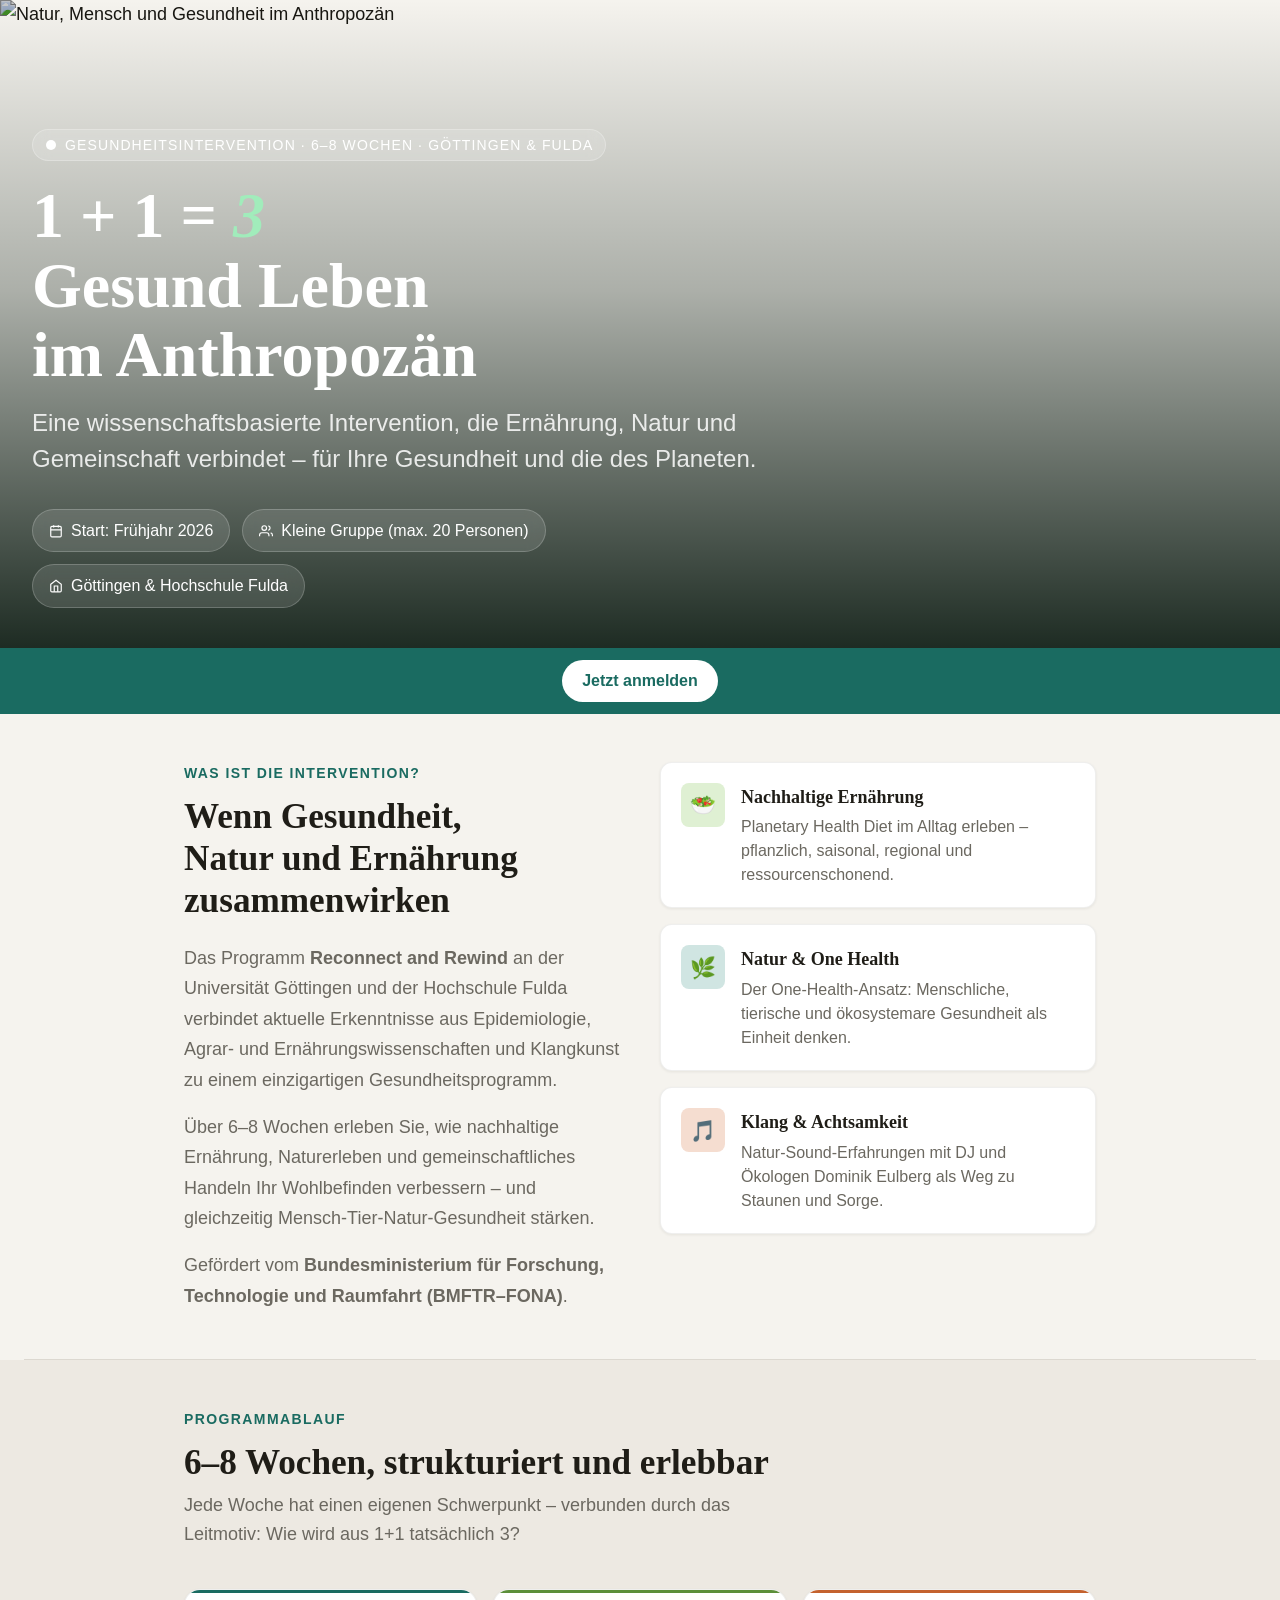
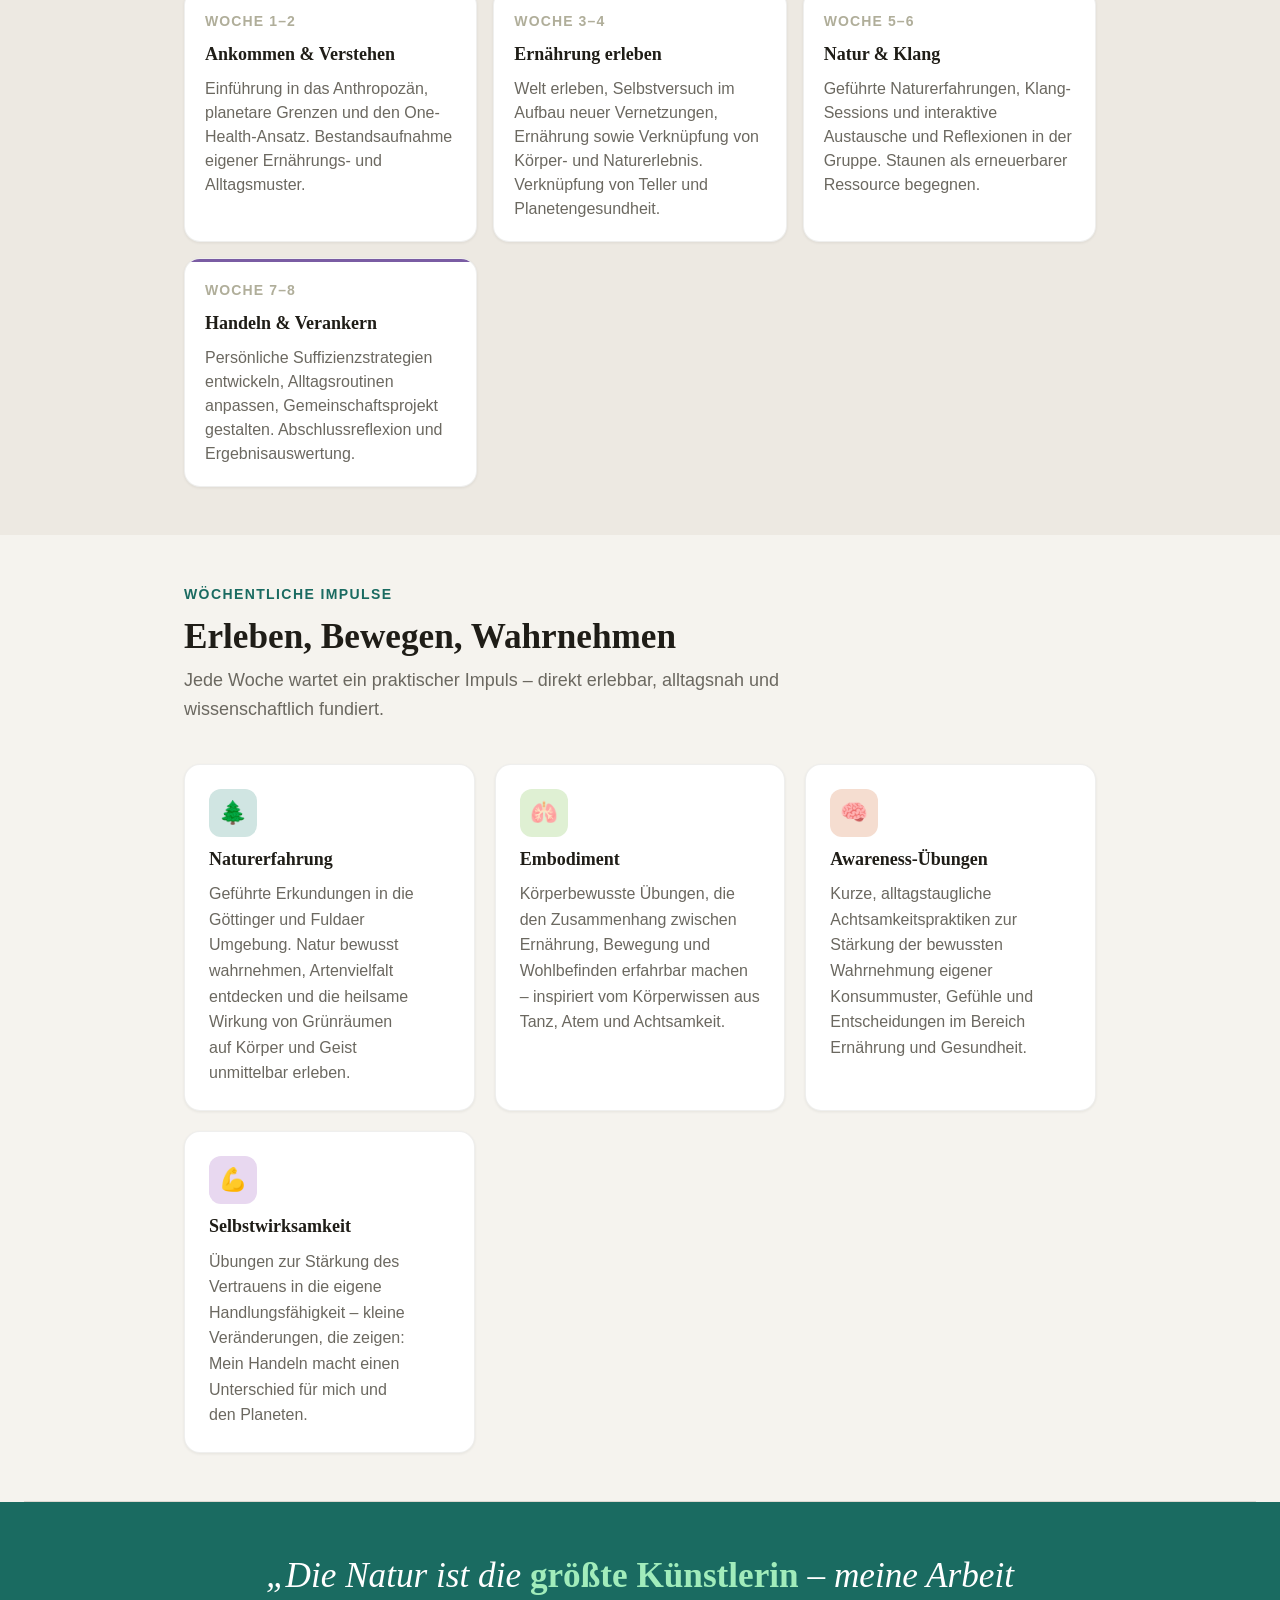
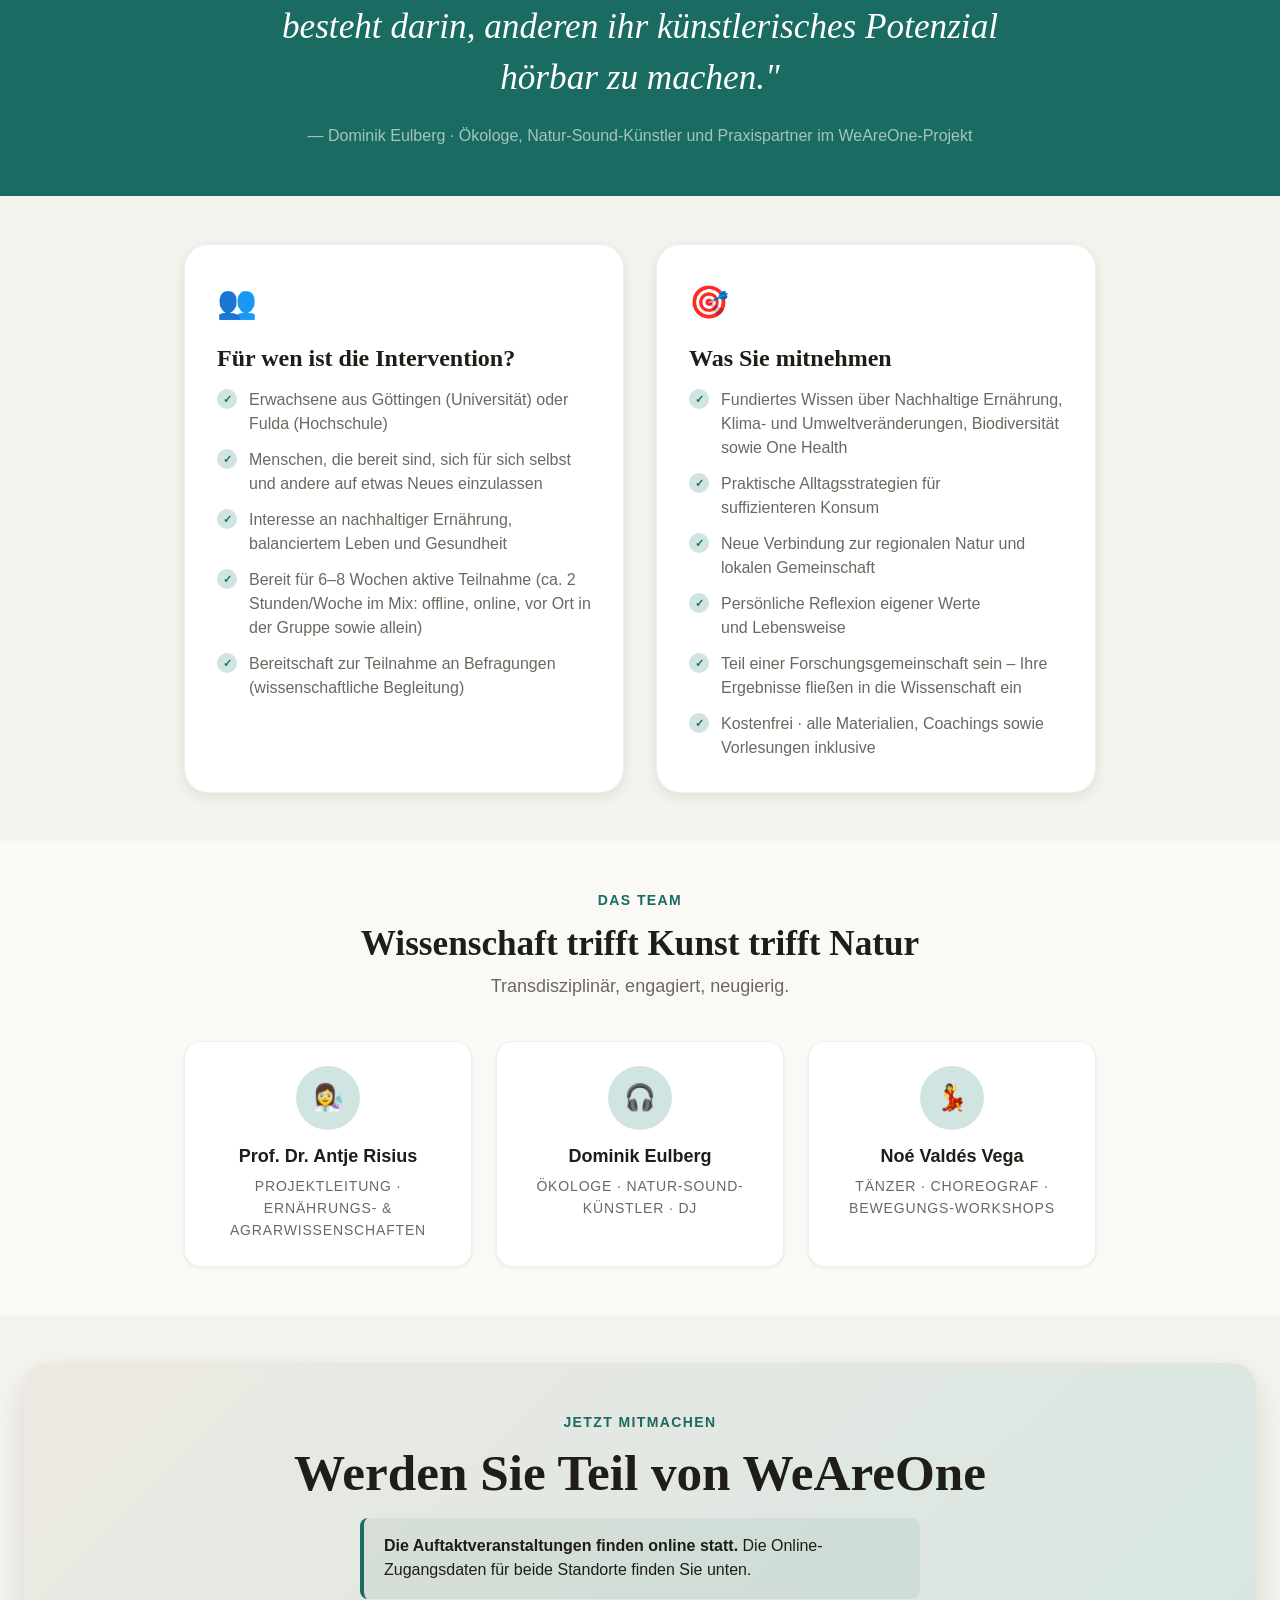
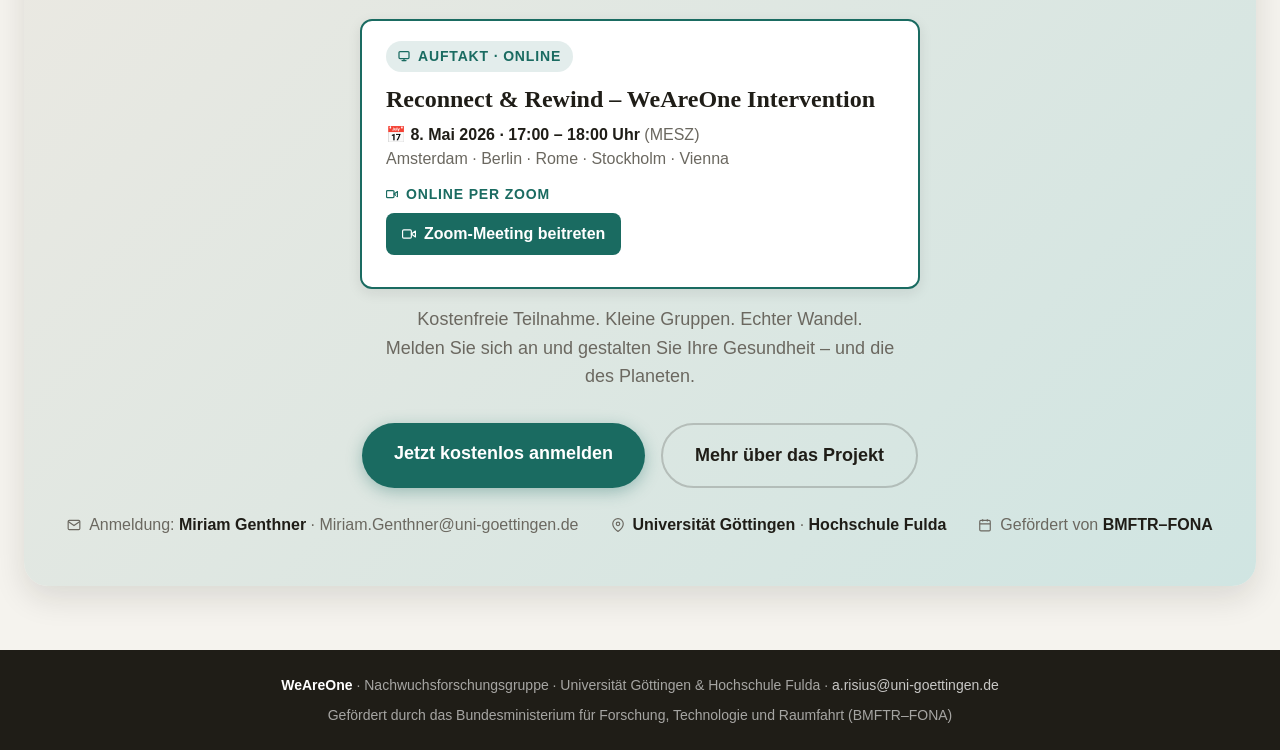
==== index.html @ 70aa6392 "new date" ====
<!DOCTYPE html>
<html lang="de" data-theme="light">
<head>
<meta charset="UTF-8">
<meta name="viewport" content="width=device-width, initial-scale=1.0">
<title>WeAreOne – Gesundheitsintervention</title>
<link href="https://api.fontshare.com/v2/css?f[]=satoshi@400,500,700&f[]=zodiak@400,700&display=swap" rel="stylesheet">
<style>
:root, [data-theme="light"] {
  --color-bg: #f5f3ee;
  --color-surface: #faf9f6;
  --color-surface-2: #ffffff;
  --color-surface-offset: #ede9e2;
  --color-divider: #dcd8d0;
  --color-text: #1f1d17;
  --color-text-muted: #6b6860;
  --color-text-faint: #b0ae9a;
  --color-primary: #1a6b61;
  --color-primary-hover: #14524a;
  --color-primary-highlight: #d0e5e2;
  --color-accent: #5c8f3a;
  --color-accent-light: #dff0d3;
  --color-warm: #c4622e;
  --color-warm-light: #f5ddd0;
  --text-xs: clamp(0.75rem, 0.7rem + 0.25vw, 0.875rem);
  --text-sm: clamp(0.875rem, 0.8rem + 0.35vw, 1rem);
  --text-base: clamp(1rem, 0.95rem + 0.25vw, 1.125rem);
  --text-lg: clamp(1.125rem, 1rem + 0.75vw, 1.5rem);
  --text-xl: clamp(1.5rem, 1.2rem + 1.25vw, 2.25rem);
  --text-2xl: clamp(2rem, 1.2rem + 2.5vw, 3.5rem);
  --text-hero: clamp(2.5rem, 1rem + 4vw, 4rem);
  --space-1: 0.25rem; --space-2: 0.5rem; --space-3: 0.75rem; --space-4: 1rem;
  --space-5: 1.25rem; --space-6: 1.5rem; --space-8: 2rem; --space-10: 2.5rem;
  --space-12: 3rem; --space-16: 4rem; --space-20: 5rem;
  --radius-sm: 0.375rem; --radius-md: 0.5rem; --radius-lg: 0.75rem;
  --radius-xl: 1rem; --radius-2xl: 1.5rem; --radius-full: 9999px;
  --shadow-sm: 0 1px 3px oklch(0.2 0.01 80 / 0.07);
  --shadow-md: 0 4px 14px oklch(0.2 0.01 80 / 0.09);
  --shadow-lg: 0 12px 32px oklch(0.2 0.01 80 / 0.12);
  --font-display: 'Zodiak', Georgia, serif;
  --font-body: 'Satoshi', 'Helvetica Neue', sans-serif;
  --transition-interactive: 180ms cubic-bezier(0.16, 1, 0.3, 1);
}
*, *::before, *::after { box-sizing: border-box; margin: 0; padding: 0; }
html { -webkit-font-smoothing: antialiased; text-rendering: optimizeLegibility; scroll-behavior: smooth; }
body {
  font-family: var(--font-body); font-size: var(--text-base);
  color: var(--color-text); background: var(--color-bg);
  min-height: 100dvh; line-height: 1.6;
}
img, picture, svg { display: block; max-width: 100%; height: auto; }
p, li { text-wrap: pretty; }
h1,h2,h3,h4 { text-wrap: balance; line-height: 1.15; font-family: var(--font-display); }

/* ─── HERO ─── */
.hero {
  position: relative; overflow: hidden;
  min-height: 72vh;
  display: flex; flex-direction: column; justify-content: flex-end;
}
.hero-img {
  position: absolute; inset: 0; width: 100%; height: 100%;
  object-fit: cover; object-position: center top;
  filter: brightness(0.78) saturate(1.1);
}
.hero-overlay {
  position: absolute; inset: 0;
  background: linear-gradient(to top, oklch(0.15 0.04 165 / 0.88) 0%, oklch(0.15 0.04 165 / 0.3) 55%, transparent 100%);
}
.hero-content {
  position: relative; z-index: 2;
  padding: var(--space-12) var(--space-8) var(--space-10);
  max-width: 860px;
}
.hero-badge {
  display: inline-flex; align-items: center; gap: var(--space-2);
  background: oklch(1 0 0 / 0.15); border: 1px solid oklch(1 0 0 / 0.25);
  backdrop-filter: blur(8px);
  color: #fff; font-size: var(--text-xs); font-weight: 500; letter-spacing: 0.08em; text-transform: uppercase;
  padding: var(--space-1) var(--space-3); border-radius: var(--radius-full);
  margin-bottom: var(--space-5);
}
.hero-title {
  font-size: var(--text-hero); color: #fff; font-weight: 700;
  line-height: 1.08; margin-bottom: var(--space-4);
}
.hero-title em { font-style: italic; color: oklch(0.88 0.1 155); }
.hero-subtitle {
  font-size: var(--text-lg); color: oklch(1 0 0 / 0.85);
  font-family: var(--font-body); font-weight: 400; max-width: 60ch;
  line-height: 1.5; margin-bottom: var(--space-8);
}
.hero-meta {
  display: flex; flex-wrap: wrap; gap: var(--space-3);
}
.hero-tag {
  display: flex; align-items: center; gap: var(--space-2);
  background: oklch(1 0 0 / 0.12); backdrop-filter: blur(8px);
  border: 1px solid oklch(1 0 0 / 0.2);
  color: #fff; font-size: var(--text-sm); font-weight: 500;
  padding: var(--space-2) var(--space-4); border-radius: var(--radius-full);
}
.hero-tag svg { width: 14px; height: 14px; flex-shrink: 0; }

/* ─── NAV STRIP ─── */
.nav-strip {
  background: var(--color-primary); color: #fff;
  display: flex; align-items: center; justify-content: center;
  padding: var(--space-3) var(--space-8);
  font-size: var(--text-sm); font-weight: 500;
}
.nav-logo { display: flex; align-items: center; gap: var(--space-3); }
.nav-logo svg { color: #fff; }
.nav-cta {
  background: #fff; color: var(--color-primary);
  padding: var(--space-2) var(--space-5); border-radius: var(--radius-full);
  font-weight: 700; font-size: var(--text-sm); text-decoration: none;
  transition: background var(--transition-interactive);
}
.nav-cta:hover { background: var(--color-primary-highlight); }

/* ─── MAIN CONTENT ─── */
.container { max-width: 960px; margin-inline: auto; padding-inline: var(--space-6); }
.section { padding-block: var(--space-12); }

/* ─── WHAT IS IT ─── */
.intro-grid {
  display: grid; grid-template-columns: 1fr 1fr; gap: var(--space-10);
  align-items: start;
}
.intro-label {
  font-size: var(--text-xs); font-weight: 700; letter-spacing: 0.1em; text-transform: uppercase;
  color: var(--color-primary); margin-bottom: var(--space-3);
}
.intro-heading {
  font-size: var(--text-xl); color: var(--color-text); font-weight: 700;
  margin-bottom: var(--space-5); line-height: 1.2;
}
.intro-body { font-size: var(--text-base); color: var(--color-text-muted); line-height: 1.7; }
.intro-body + .intro-body { margin-top: var(--space-4); }
.pillars { display: flex; flex-direction: column; gap: var(--space-4); }
.pillar {
  display: flex; gap: var(--space-4); align-items: flex-start;
  background: var(--color-surface-2); border-radius: var(--radius-lg);
  padding: var(--space-5); box-shadow: var(--shadow-sm);
  border: 1px solid oklch(from var(--color-text) l c h / 0.07);
}
.pillar-icon {
  flex-shrink: 0; width: 44px; height: 44px; border-radius: var(--radius-md);
  display: flex; align-items: center; justify-content: center;
  font-size: 1.3rem;
}
.pillar-icon.green { background: var(--color-accent-light); }
.pillar-icon.teal  { background: var(--color-primary-highlight); }
.pillar-icon.warm  { background: var(--color-warm-light); }
.pillar-title { font-size: var(--text-base); font-weight: 700; margin-bottom: var(--space-1); font-family: var(--font-display); }
.pillar-desc  { font-size: var(--text-sm); color: var(--color-text-muted); line-height: 1.5; }

/* ─── PROGRAM TIMELINE ─── */
.timeline-section { background: var(--color-surface-offset); }
.section-title {
  font-size: var(--text-xl); font-weight: 700; margin-bottom: var(--space-2);
  color: var(--color-text);
}
.section-sub {
  font-size: var(--text-base); color: var(--color-text-muted);
  margin-bottom: var(--space-10); max-width: 60ch;
}
.timeline {
  display: grid; grid-template-columns: repeat(auto-fill, minmax(min(220px, 100%), 1fr));
  gap: var(--space-4);
}
.week-card {
  background: var(--color-surface-2); border-radius: var(--radius-xl);
  padding: var(--space-5); box-shadow: var(--shadow-sm);
  border: 1px solid oklch(from var(--color-text) l c h / 0.07);
  position: relative; overflow: hidden;
}
.week-card::before {
  content: ''; position: absolute; top: 0; left: 0; right: 0; height: 3px;
  background: var(--bar-color, var(--color-primary));
}
.week-num {
  font-size: var(--text-xs); font-weight: 700; letter-spacing: 0.08em;
  text-transform: uppercase; color: var(--color-text-faint); margin-bottom: var(--space-2);
}
.week-title {
  font-size: var(--text-base); font-weight: 700; font-family: var(--font-display);
  margin-bottom: var(--space-2); color: var(--color-text);
}
.week-desc { font-size: var(--text-sm); color: var(--color-text-muted); line-height: 1.5; }

/* ─── WHO + WHY STRIP ─── */
.two-col { display: grid; grid-template-columns: 1fr 1fr; gap: var(--space-8); }
.info-card {
  background: var(--color-surface-2); border-radius: var(--radius-2xl);
  padding: var(--space-8); box-shadow: var(--shadow-md);
  border: 1px solid oklch(from var(--color-text) l c h / 0.07);
}
.info-card-icon { font-size: 2rem; margin-bottom: var(--space-4); }
.info-card-title { font-size: var(--text-lg); font-weight: 700; margin-bottom: var(--space-4); }
.checklist { list-style: none; display: flex; flex-direction: column; gap: var(--space-3); }
.checklist li {
  display: flex; align-items: flex-start; gap: var(--space-3);
  font-size: var(--text-sm); color: var(--color-text-muted); line-height: 1.5;
}
.checklist li::before {
  content: '✓'; flex-shrink: 0; width: 20px; height: 20px;
  background: var(--color-primary-highlight); color: var(--color-primary);
  border-radius: var(--radius-full); font-size: 11px; font-weight: 800;
  display: flex; align-items: center; justify-content: center; margin-top: 1px;
}

/* ─── QUOTE ─── */
.quote-section {
  background: var(--color-primary); color: #fff;
  padding-block: var(--space-12);
}
.quote-text {
  font-size: var(--text-xl); font-family: var(--font-display);
  font-style: italic; font-weight: 400; line-height: 1.45;
  max-width: 760px; margin-inline: auto; text-align: center;
  margin-bottom: var(--space-5);
}
.quote-text em { color: oklch(0.88 0.1 155); font-style: normal; font-weight: 700; }
.quote-source {
  text-align: center; font-size: var(--text-sm); color: oklch(1 0 0 / 0.6);
  font-weight: 500;
}

/* ─── TEAM ─── */
.team-grid { display: grid; grid-template-columns: repeat(3, 1fr); gap: var(--space-6); }
.team-card {
  text-align: center;
  background: var(--color-surface-2); border-radius: var(--radius-xl);
  padding: var(--space-6); box-shadow: var(--shadow-sm);
  border: 1px solid oklch(from var(--color-text) l c h / 0.07);
}
.team-avatar {
  width: 64px; height: 64px; border-radius: var(--radius-full);
  background: var(--color-primary-highlight);
  display: flex; align-items: center; justify-content: center;
  font-size: 1.6rem; margin: 0 auto var(--space-3);
}
.team-name { font-size: var(--text-base); font-weight: 700; margin-bottom: var(--space-1); }
.team-role { font-size: var(--text-xs); color: var(--color-text-muted); text-transform: uppercase; letter-spacing: 0.06em; }

/* ─── CTA SECTION ─── */
.cta-section {
  background: linear-gradient(135deg, var(--color-surface-offset) 0%, var(--color-primary-highlight) 100%);
  border-radius: var(--radius-2xl); padding: var(--space-12) var(--space-10);
  text-align: center; margin: var(--space-12) var(--space-6) var(--space-16);
  box-shadow: var(--shadow-lg);
}
.cta-label {
  font-size: var(--text-xs); font-weight: 700; letter-spacing: 0.1em;
  text-transform: uppercase; color: var(--color-primary); margin-bottom: var(--space-3);
}
.cta-heading { font-size: var(--text-2xl); font-weight: 700; margin-bottom: var(--space-4); line-height: 1.1; }
.cta-sub { font-size: var(--text-base); color: var(--color-text-muted); max-width: 52ch; margin-inline: auto; margin-bottom: var(--space-8); }
.cta-buttons { display: flex; gap: var(--space-4); justify-content: center; flex-wrap: wrap; }
.btn-primary {
  background: var(--color-primary); color: #fff;
  padding: var(--space-4) var(--space-8); border-radius: var(--radius-full);
  font-size: var(--text-base); font-weight: 700; text-decoration: none; cursor: pointer;
  transition: background var(--transition-interactive), box-shadow var(--transition-interactive);
  box-shadow: 0 4px 16px oklch(from var(--color-primary) l c h / 0.35);
}
.btn-primary:hover { background: var(--color-primary-hover); box-shadow: 0 6px 20px oklch(from var(--color-primary) l c h / 0.45); }
.btn-secondary {
  background: transparent; color: var(--color-text);
  padding: var(--space-4) var(--space-8); border-radius: var(--radius-full);
  font-size: var(--text-base); font-weight: 600; text-decoration: none; cursor: pointer;
  border: 2px solid oklch(from var(--color-text) l c h / 0.2);
  transition: border-color var(--transition-interactive), background var(--transition-interactive);
}
.btn-secondary:hover { border-color: var(--color-primary); background: var(--color-primary-highlight); }

.contact-info { display: flex; gap: var(--space-8); justify-content: center; flex-wrap: wrap; margin-top: var(--space-6); }
.contact-item { display: flex; align-items: center; gap: var(--space-2); font-size: var(--text-sm); color: var(--color-text-muted); }
.contact-item strong { color: var(--color-text); }

/* ─── IMPULSE GRID ─── */
.impulse-grid {
  display: grid; grid-template-columns: repeat(auto-fill, minmax(min(220px, 100%), 1fr));
  gap: var(--space-5);
}
.impulse-card {
  background: var(--color-surface-2); border-radius: var(--radius-xl);
  padding: var(--space-6); box-shadow: var(--shadow-sm);
  border: 1px solid oklch(from var(--color-text) l c h / 0.07);
  display: flex; flex-direction: column; gap: var(--space-3);
}
.impulse-icon {
  width: 48px; height: 48px; border-radius: var(--radius-lg);
  display: flex; align-items: center; justify-content: center;
  font-size: 1.4rem; flex-shrink: 0;
}
.impulse-title {
  font-size: var(--text-base); font-weight: 700;
  font-family: var(--font-display); color: var(--color-text);
}
.impulse-desc {
  font-size: var(--text-sm); color: var(--color-text-muted);
  line-height: 1.6;
}

/* ─── FOOTER ─── */
footer {
  background: var(--color-text); color: oklch(1 0 0 / 0.6);
  text-align: center; padding: var(--space-6) var(--space-8);
  font-size: var(--text-xs);
}
footer a { color: oklch(1 0 0 / 0.75); text-decoration: none; }
footer strong { color: #fff; }

/* ─── DIVIDER ─── */
.divider { height: 1px; background: var(--color-divider); margin: 0 var(--space-6); }

/* ─── RESPONSIVE ─── */
@media (max-width: 768px) {
  .intro-grid { grid-template-columns: 1fr; gap: var(--space-8); }
  .two-col { grid-template-columns: 1fr; }
  .team-grid { grid-template-columns: 1fr 1fr; }
  .hero-content { padding: var(--space-8) var(--space-6) var(--space-8); }
  .cta-section { padding: var(--space-8) var(--space-6); margin: var(--space-8) var(--space-4) var(--space-12); }
  .nav-strip { flex-direction: column; gap: var(--space-3); text-align: center; }
}
@media (max-width: 480px) {
  .team-grid { grid-template-columns: 1fr; }
  .timeline { grid-template-columns: 1fr; }
}
</style>
</head>
<body>



<!-- HERO -->
<header class="hero">
  <img src="https://user-gen-media-assets.s3.amazonaws.com/seedream_images/252a7ba7-819b-456a-b2bd-423b9c95c15f.png"
       alt="Natur, Mensch und Gesundheit im Anthropozän" width="1600" height="900" loading="eager" class="hero-img">
  <div class="hero-overlay"></div>
  <div class="hero-content">
    <div class="hero-badge">
      <svg width="12" height="12" viewBox="0 0 24 24" fill="currentColor"><circle cx="12" cy="12" r="10"/></svg>
      Gesundheitsintervention · 6–8 Wochen · Göttingen &amp; Fulda
    </div>
    <h1 class="hero-title">1 + 1 = <em>3</em><br>Gesund Leben<br>im Anthropozän</h1>
    <p class="hero-subtitle">
      Eine wissenschaftsbasierte Intervention, die Ernährung, Natur und Gemeinschaft verbindet –
      für Ihre Gesundheit und die des Planeten.
    </p>
    <div class="hero-meta">
      <div class="hero-tag">
        <svg viewBox="0 0 24 24" fill="none" stroke="currentColor" stroke-width="2"><rect x="3" y="4" width="18" height="18" rx="2"/><path d="M16 2v4M8 2v4M3 10h18"/></svg>
        Start: Frühjahr 2026
      </div>
      <div class="hero-tag">
        <svg viewBox="0 0 24 24" fill="none" stroke="currentColor" stroke-width="2"><path d="M17 21v-2a4 4 0 0 0-4-4H5a4 4 0 0 0-4 4v2"/><circle cx="9" cy="7" r="4"/><path d="M23 21v-2a4 4 0 0 0-3-3.87"/><path d="M16 3.13a4 4 0 0 1 0 7.75"/></svg>
        Kleine Gruppe (max. 20 Personen)
      </div>
      <div class="hero-tag">
        <svg viewBox="0 0 24 24" fill="none" stroke="currentColor" stroke-width="2"><path d="M3 9l9-7 9 7v11a2 2 0 0 1-2 2H5a2 2 0 0 1-2-2z"/><polyline points="9 22 9 12 15 12 15 22"/></svg>
        Göttingen &amp; Hochschule Fulda
      </div>
    </div>
  </div>
</header>

<!-- NAV STRIP -->
<nav class="nav-strip">
  <a href="https://survey.academiccloud.de/f/854871?lang=de" target="_blank" rel="noopener noreferrer" class="nav-cta">Jetzt anmelden</a>
</nav>

<!-- INTRO SECTION -->
<section class="section">
  <div class="container">
    <div class="intro-grid">
      <div>
        <p class="intro-label">Was ist die Intervention?</p>
        <h2 class="intro-heading">Wenn Gesundheit, Natur und Ernährung zusammenwirken</h2>
        <p class="intro-body">
          Das Programm <strong>Reconnect and Rewind</strong> an der Universität Göttingen und der Hochschule Fulda
          verbindet aktuelle Erkenntnisse aus Epidemiologie, Agrar- und Ernährungswissenschaften
          und Klangkunst zu einem einzigartigen Gesundheitsprogramm.
        </p>
        <p class="intro-body" style="margin-top: var(--space-4);">
          Über 6–8 Wochen erleben Sie, wie nachhaltige Ernährung, Natur­erleben
          und gemeinschaftliches Handeln Ihr Wohlbefinden verbessern –
          und gleichzeitig Mensch-Tier-Natur-Gesundheit stärken.
        </p>
        <p class="intro-body" style="margin-top: var(--space-4);">
          Gefördert vom <strong>Bundesministerium für Forschung, Technologie und Raumfahrt (BMFTR–FONA)</strong>.
        </p>
      </div>
      <div class="pillars">
        <div class="pillar">
          <div class="pillar-icon green">🥗</div>
          <div>
            <div class="pillar-title">Nachhaltige Ernährung</div>
            <p class="pillar-desc">Planetary Health Diet im Alltag erleben – pflanzlich, saisonal, regional und ressourcenschonend.</p>
          </div>
        </div>
        <div class="pillar">
          <div class="pillar-icon teal">🌿</div>
          <div>
            <div class="pillar-title">Natur & One Health</div>
            <p class="pillar-desc">Der One-Health-Ansatz: Menschliche, tierische und ökosystemare Gesundheit als Einheit denken.</p>
          </div>
        </div>
        <div class="pillar">
          <div class="pillar-icon warm">🎵</div>
          <div>
            <div class="pillar-title">Klang & Achtsamkeit</div>
            <p class="pillar-desc">Natur-Sound-Erfahrungen mit DJ und Ökologen Dominik Eulberg als Weg zu Staunen und Sorge.</p>
          </div>
        </div>
      </div>
    </div>
  </div>
</section>

<div class="divider"></div>

<!-- TIMELINE -->
<section class="section timeline-section">
  <div class="container">
    <p class="intro-label">Programmablauf</p>
    <h2 class="section-title">6–8 Wochen, strukturiert und erlebbar</h2>
    <p class="section-sub">Jede Woche hat einen eigenen Schwerpunkt – verbunden durch das Leitmotiv: Wie wird aus 1+1 tatsächlich 3?</p>
    <div class="timeline">
      <div class="week-card" style="--bar-color: #1a6b61;">
        <div class="week-num">Woche 1–2</div>
        <div class="week-title">Ankommen & Verstehen</div>
        <p class="week-desc">Einführung in das Anthropozän, planetare Grenzen und den One-Health-Ansatz. Bestandsaufnahme eigener Ernährungs- und Alltagsmuster.</p>
      </div>
      <div class="week-card" style="--bar-color: #5c8f3a;">
        <div class="week-num">Woche 3–4</div>
        <div class="week-title">Ernährung erleben</div>
        <p class="week-desc">Welt erleben, Selbstversuch im Aufbau neuer Vernetzungen, Ernährung sowie Verknüpfung von Körper- und Naturerlebnis. Verknüpfung von Teller und Planetengesundheit.</p>
      </div>
      <div class="week-card" style="--bar-color: #c4622e;">
        <div class="week-num">Woche 5–6</div>
        <div class="week-title">Natur & Klang</div>
        <p class="week-desc">Geführte Naturerfahrungen, Klang-Sessions und interaktive Austausche und Reflexionen in der Gruppe. Staunen als erneuerbarer Ressource begegnen.</p>
      </div>
      <div class="week-card" style="--bar-color: #7a5ca3;">
        <div class="week-num">Woche 7–8</div>
        <div class="week-title">Handeln & Verankern</div>
        <p class="week-desc">Persönliche Suffizienzstrategien entwickeln, Alltagsroutinen anpassen, Gemeinschaftsprojekt gestalten. Abschlussreflexion und Ergebnisauswertung.</p>
      </div>
    </div>
  </div>
</section>

<!-- IMPULSE SECTION -->
<section class="section">
  <div class="container">
    <p class="intro-label">Wöchentliche Impulse</p>
    <h2 class="section-title">Erleben, Bewegen, Wahrnehmen</h2>
    <p class="section-sub">Jede Woche wartet ein praktischer Impuls – direkt erlebbar, alltagsnah und wissenschaftlich fundiert.</p>
    <div class="impulse-grid">
      <div class="impulse-card">
        <div class="impulse-icon" style="background: var(--color-primary-highlight);">🌲</div>
        <h3 class="impulse-title">Naturerfahrung</h3>
        <p class="impulse-desc">Geführte Erkundungen in die Göttinger und Fuldaer Umgebung. Natur bewusst wahrnehmen, Artenvielfalt entdecken und die heilsame Wirkung von Grünräumen auf Körper und Geist unmittelbar erleben.</p>
      </div>
      <div class="impulse-card">
        <div class="impulse-icon" style="background: var(--color-accent-light);">🫁</div>
        <h3 class="impulse-title">Embodiment</h3>
        <p class="impulse-desc">Körperbewusste Übungen, die den Zusammenhang zwischen Ernährung, Bewegung und Wohlbefinden erfahrbar machen – inspiriert vom Körperwissen aus Tanz, Atem und Achtsamkeit.</p>
      </div>
      <div class="impulse-card">
        <div class="impulse-icon" style="background: var(--color-warm-light);">🧠</div>
        <h3 class="impulse-title">Awareness-Übungen</h3>
        <p class="impulse-desc">Kurze, alltagstaugliche Achtsamkeitspraktiken zur Stärkung der bewussten Wahrnehmung eigener Konsummuster, Gefühle und Entscheidungen im Bereich Ernährung und Gesundheit.</p>
      </div>
      <div class="impulse-card">
        <div class="impulse-icon" style="background: #e8d8f0;">💪</div>
        <h3 class="impulse-title">Selbstwirksamkeit</h3>
        <p class="impulse-desc">Übungen zur Stärkung des Vertrauens in die eigene Handlungsfähigkeit – kleine Veränderungen, die zeigen: Mein Handeln macht einen Unterschied für mich und den Planeten.</p>
      </div>
    </div>
  </div>
</section>

<div class="divider"></div>

<!-- QUOTE -->
<section class="quote-section">
  <div class="container">
    <p class="quote-text">
      „Die Natur ist die <em>größte Künstlerin</em> –
      meine Arbeit besteht darin, anderen ihr künstlerisches Potenzial
      hörbar zu machen."
    </p>
    <p class="quote-source">— Dominik Eulberg · Ökologe, Natur-Sound-Künstler und Praxispartner im WeAreOne-Projekt</p>
  </div>
</section>

<!-- WHO + WHY -->
<section class="section">
  <div class="container">
    <div class="two-col">
      <div class="info-card">
        <div class="info-card-icon">👥</div>
        <h3 class="info-card-title">Für wen ist die Intervention?</h3>
        <ul class="checklist">
          <li>Erwachsene aus Göttingen (Universität) oder Fulda (Hochschule)</li>
          <li>Menschen, die bereit sind, sich für sich selbst und andere auf etwas Neues einzulassen</li>
          <li>Interesse an nachhaltiger Ernährung, balanciertem Leben und Gesundheit</li>
          <li>Bereit für 6–8 Wochen aktive Teilnahme (ca. 2 Stunden/Woche im Mix: offline, online, vor Ort in der Gruppe sowie allein)</li>
          <li>Bereitschaft zur Teilnahme an Befragungen (wissenschaftliche Begleitung)</li>
        </ul>
      </div>
      <div class="info-card">
        <div class="info-card-icon">🎯</div>
        <h3 class="info-card-title">Was Sie mitnehmen</h3>
        <ul class="checklist">
          <li>Fundiertes Wissen über Nachhaltige Ernährung, Klima- und Umweltveränderungen, Biodiversität sowie One Health</li>
          <li>Praktische Alltagsstrategien für suffizienteren Konsum</li>
          <li>Neue Verbindung zur regionalen Natur und lokalen Gemeinschaft</li>
          <li>Persönliche Reflexion eigener Werte und Lebensweise</li>
          <li>Teil einer Forschungsgemeinschaft sein – Ihre Ergebnisse fließen in die Wissenschaft ein</li>
          <li>Kostenfrei · alle Materialien, Coachings sowie Vorlesungen inklusive</li>
        </ul>
      </div>
    </div>
  </div>
</section>

<!-- TEAM -->
<section class="section" style="background: var(--color-surface);">
  <div class="container">
    <p class="intro-label" style="text-align: center;">Das Team</p>
    <h2 class="section-title" style="text-align: center; margin-bottom: var(--space-2);">Wissenschaft trifft Kunst trifft Natur</h2>
    <p class="section-sub" style="text-align: center; margin-inline: auto;">Transdisziplinär, engagiert, neugierig.</p>
    <div class="team-grid">
      <div class="team-card">
        <div class="team-avatar">👩‍🔬</div>
        <div class="team-name">Prof. Dr. Antje Risius</div>
        <div class="team-role">Projektleitung · Ernährungs- &amp; Agrarwissenschaften</div>
      </div>
      <div class="team-card">
        <div class="team-avatar">🎧</div>
        <div class="team-name">Dominik Eulberg</div>
        <div class="team-role">Ökologe · Natur-Sound-Künstler · DJ</div>
      </div>
      <div class="team-card">
        <div class="team-avatar">💃</div>
        <div class="team-name"><a href="https://noevaldesvega.com/" target="_blank" rel="noopener noreferrer" style="color: inherit; text-decoration: none;">Noé Valdés Vega</a></div>
        <div class="team-role">Tänzer · Choreograf · Bewegungs-Workshops</div>
      </div>

    </div>
  </div>
</section>

<!-- CTA -->
<div class="cta-section">
  <p class="cta-label">Jetzt mitmachen</p>
  <h2 class="cta-heading">Werden Sie Teil von WeAreOne</h2>
  <div style="background: oklch(from var(--color-primary) l c h / 0.08); border-left: 4px solid var(--color-primary); border-radius: var(--radius-md); padding: var(--space-4) var(--space-5); margin: 0 auto var(--space-5); max-width: 560px; text-align: left;">
    <p style="font-size: var(--text-sm); color: var(--color-text); margin: 0; line-height: 1.55;">
      <strong>Die Auftaktveranstaltungen finden online statt.</strong> Die Online-Zugangsdaten für beide Standorte finden Sie unten.
    </p>
  </div>
  <div style="background: white; border: 2px solid var(--color-primary); border-radius: var(--radius-lg); padding: var(--space-5) var(--space-6); margin: 0 auto var(--space-4); max-width: 560px; text-align: left; box-shadow: var(--shadow-md);">
    <div style="display: inline-flex; align-items: center; gap: var(--space-2); background: oklch(from var(--color-primary) l c h / 0.12); color: var(--color-primary); padding: var(--space-1) var(--space-3); border-radius: var(--radius-full); font-size: var(--text-xs); font-weight: 700; text-transform: uppercase; letter-spacing: 0.06em; margin-bottom: var(--space-3);">
      <svg width="12" height="12" viewBox="0 0 24 24" fill="none" stroke="currentColor" stroke-width="2.5" stroke-linecap="round" stroke-linejoin="round"><rect x="2" y="3" width="20" height="14" rx="2"/><line x1="8" y1="21" x2="16" y2="21"/><line x1="12" y1="17" x2="12" y2="21"/></svg>
      Auftakt · Online
    </div>
    <h3 style="font-size: var(--text-lg); font-weight: 700; color: var(--color-text); margin: 0 0 var(--space-2); line-height: 1.3;">Reconnect &amp; Rewind – WeAreOne Intervention</h3>
    <p style="font-size: var(--text-sm); color: var(--color-text-muted); margin: 0 0 var(--space-3); line-height: 1.5;">
      <strong style="color: var(--color-text);">📅 8. Mai 2026 · 17:00 – 18:00 Uhr</strong> (MESZ)<br>
      Amsterdam · Berlin · Rome · Stockholm · Vienna
    </p>

    <div style="display: flex; align-items: center; gap: var(--space-2); color: var(--color-primary); font-weight: 700; font-size: var(--text-xs); text-transform: uppercase; letter-spacing: 0.06em; margin-bottom: var(--space-2);">
      <svg width="12" height="12" viewBox="0 0 24 24" fill="none" stroke="currentColor" stroke-width="2.5" stroke-linecap="round" stroke-linejoin="round"><polygon points="23 7 16 12 23 17 23 7"/><rect x="1" y="5" width="15" height="14" rx="2" ry="2"/></svg>
      Online per Zoom
    </div>
    <a href="https://uni-goettingen.zoom-x.de/j/66420360872?pwd=VDFq9JkkaN8kkQcOGBaFgQtB9TLDT7.1" target="_blank" rel="noopener noreferrer" style="display: inline-flex; align-items: center; gap: var(--space-2); background: var(--color-primary); color: white; padding: var(--space-2) var(--space-4); border-radius: var(--radius-md); font-size: var(--text-sm); font-weight: 600; text-decoration: none; margin-bottom: var(--space-3);">
      <svg width="14" height="14" viewBox="0 0 24 24" fill="none" stroke="currentColor" stroke-width="2" stroke-linecap="round" stroke-linejoin="round"><polygon points="23 7 16 12 23 17 23 7"/><rect x="1" y="5" width="15" height="14" rx="2" ry="2"/></svg>
      Zoom-Meeting beitreten
    </a>


  </div>
  <p class="cta-sub">
    Kostenfreie Teilnahme. Kleine Gruppen. Echter Wandel.
    Melden Sie sich an und gestalten Sie Ihre Gesundheit – und die des Planeten.
  </p>
  <div class="cta-buttons">
    <a href="https://survey.academiccloud.de/f/854871?lang=de" target="_blank" rel="noopener noreferrer" class="btn-primary">
      Jetzt kostenlos anmelden
    </a>
    <a href="https://weareone-goe.github.io/" target="_blank" rel="noopener noreferrer" class="btn-secondary">
      Mehr über das Projekt
    </a>
  </div>
  <div class="contact-info">
    <div class="contact-item">
      <svg width="14" height="14" viewBox="0 0 24 24" fill="none" stroke="currentColor" stroke-width="2"><path d="M4 4h16c1.1 0 2 .9 2 2v12c0 1.1-.9 2-2 2H4c-1.1 0-2-.9-2-2V6c0-1.1.9-2 2-2z"/><polyline points="22,6 12,13 2,6"/></svg>
      <span>Anmeldung: <strong>Miriam Genthner</strong> · Miriam.Genthner@uni-goettingen.de</span>
    </div>
    <div class="contact-item">
      <svg width="14" height="14" viewBox="0 0 24 24" fill="none" stroke="currentColor" stroke-width="2"><path d="M21 10c0 7-9 13-9 13s-9-6-9-13a9 9 0 0 1 18 0z"/><circle cx="12" cy="10" r="3"/></svg>
      <span><strong>Universität Göttingen</strong> · <strong>Hochschule Fulda</strong></span>
    </div>
    <div class="contact-item">
      <svg width="14" height="14" viewBox="0 0 24 24" fill="none" stroke="currentColor" stroke-width="2"><rect x="3" y="4" width="18" height="18" rx="2"/><path d="M16 2v4M8 2v4M3 10h18"/></svg>
      <span>Gefördert von <strong>BMFTR–FONA</strong></span>
    </div>
  </div>
</div>

<!-- FOOTER -->
<footer>
  <p>
    <strong>WeAreOne</strong> · Nachwuchsforschungsgruppe · Universität Göttingen &amp; Hochschule Fulda ·
    <a href="mailto:a.risius@uni-goettingen.de">a.risius@uni-goettingen.de</a>
  </p>
  <p style="margin-top: var(--space-2);">
    Gefördert durch das Bundesministerium für Forschung, Technologie und Raumfahrt (BMFTR–FONA)
  </p>
</footer>

</body>
</html>
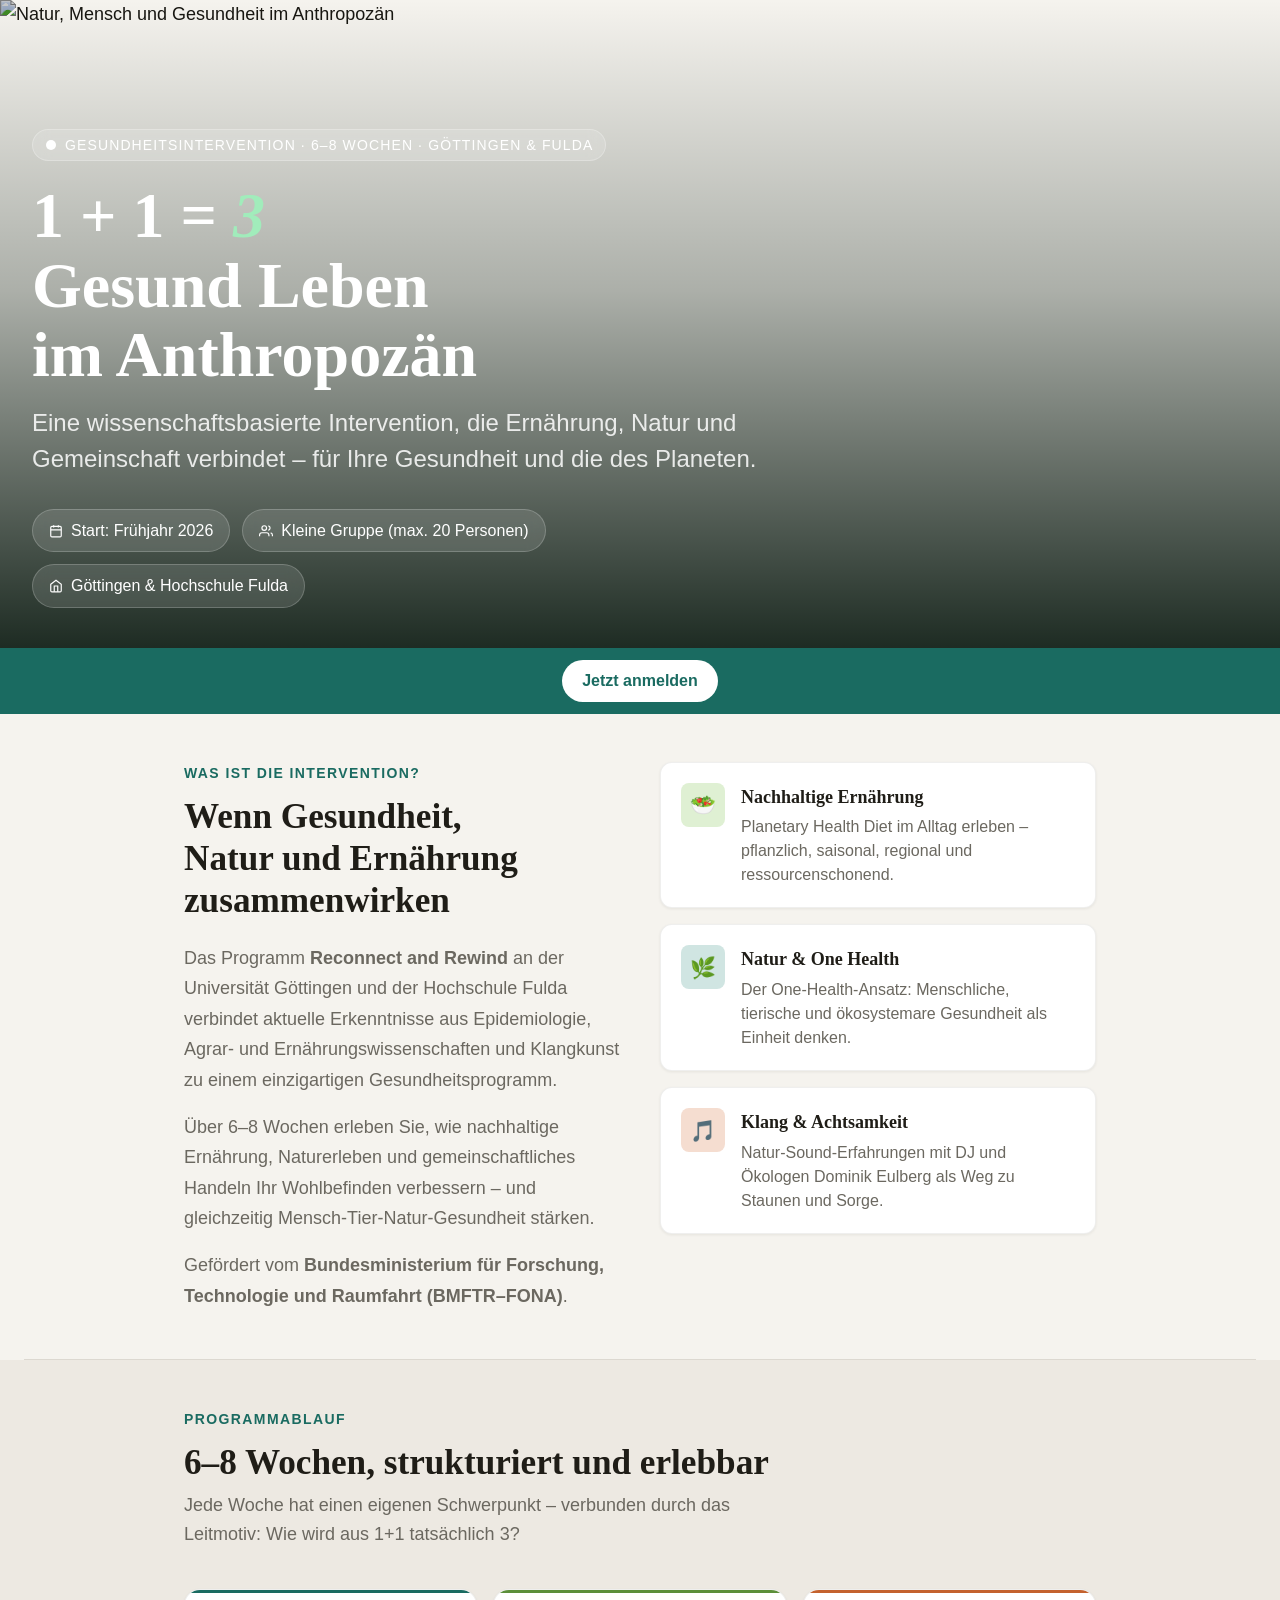
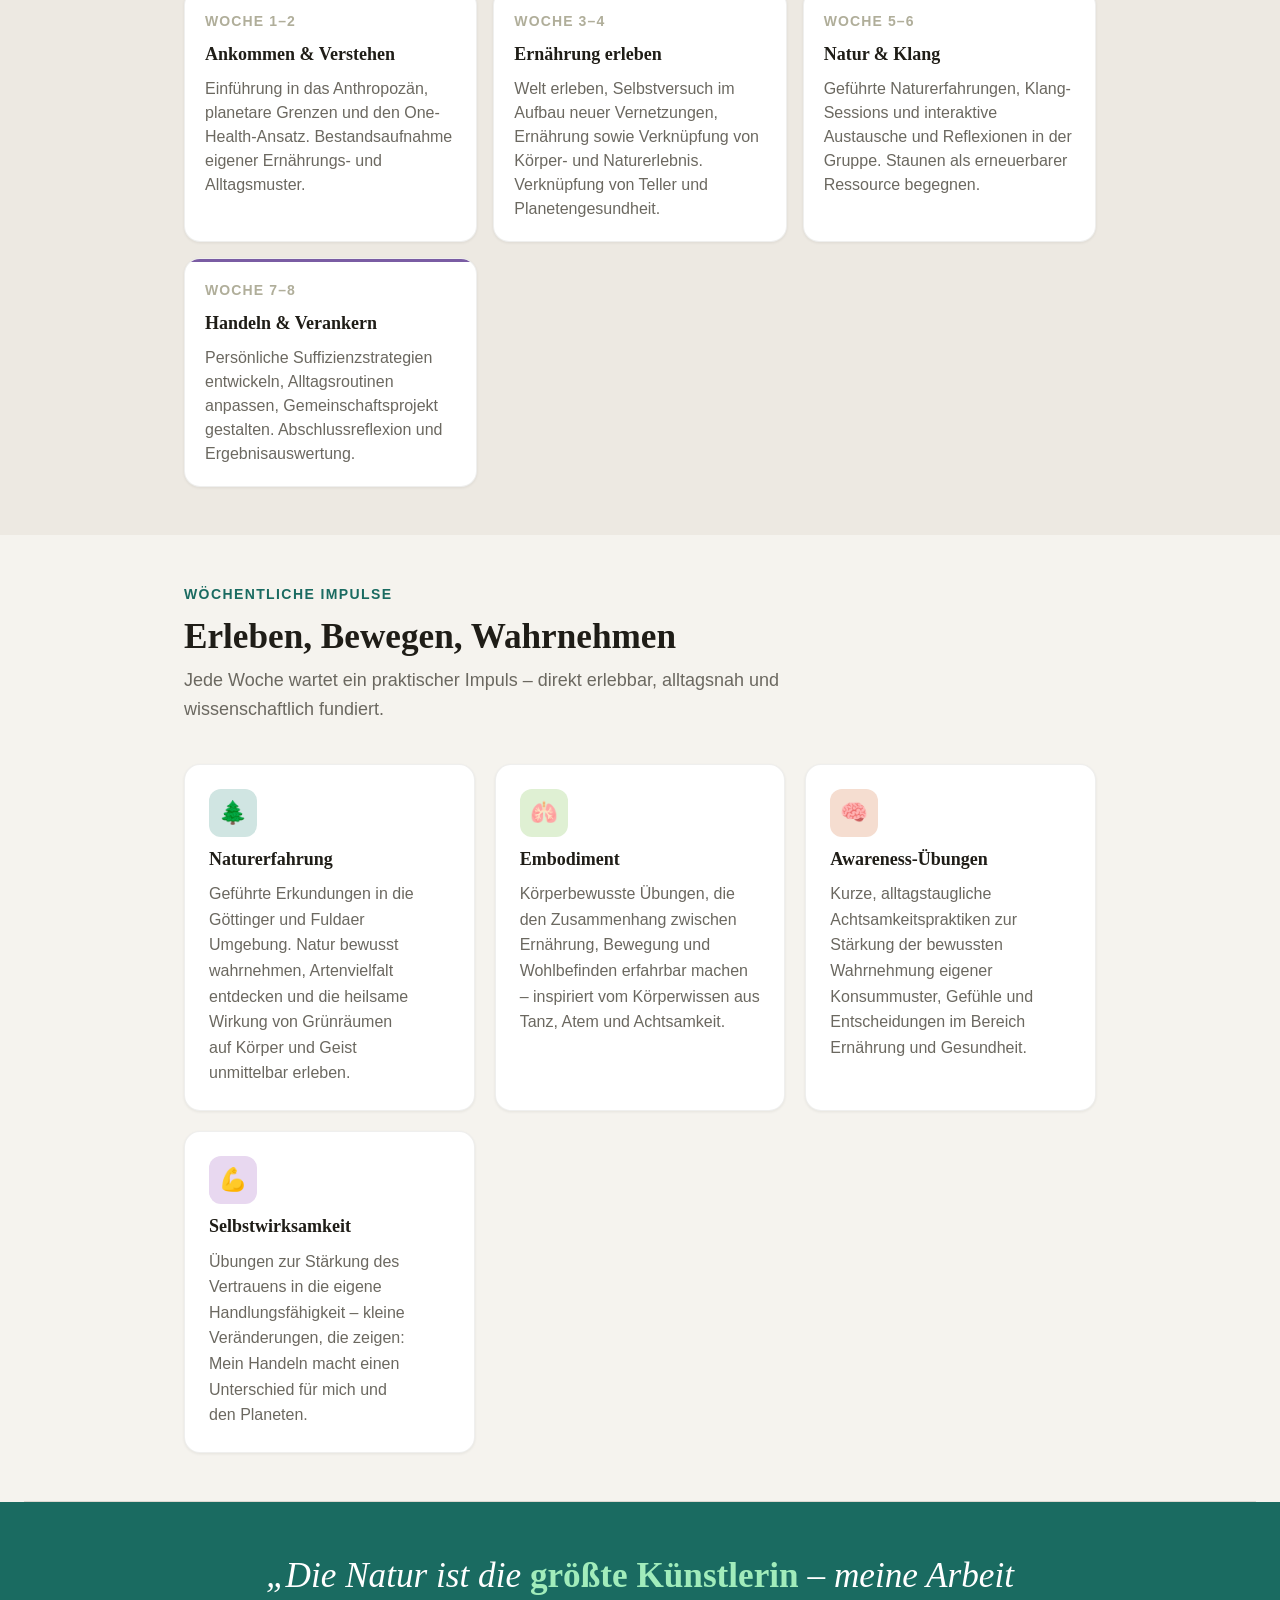
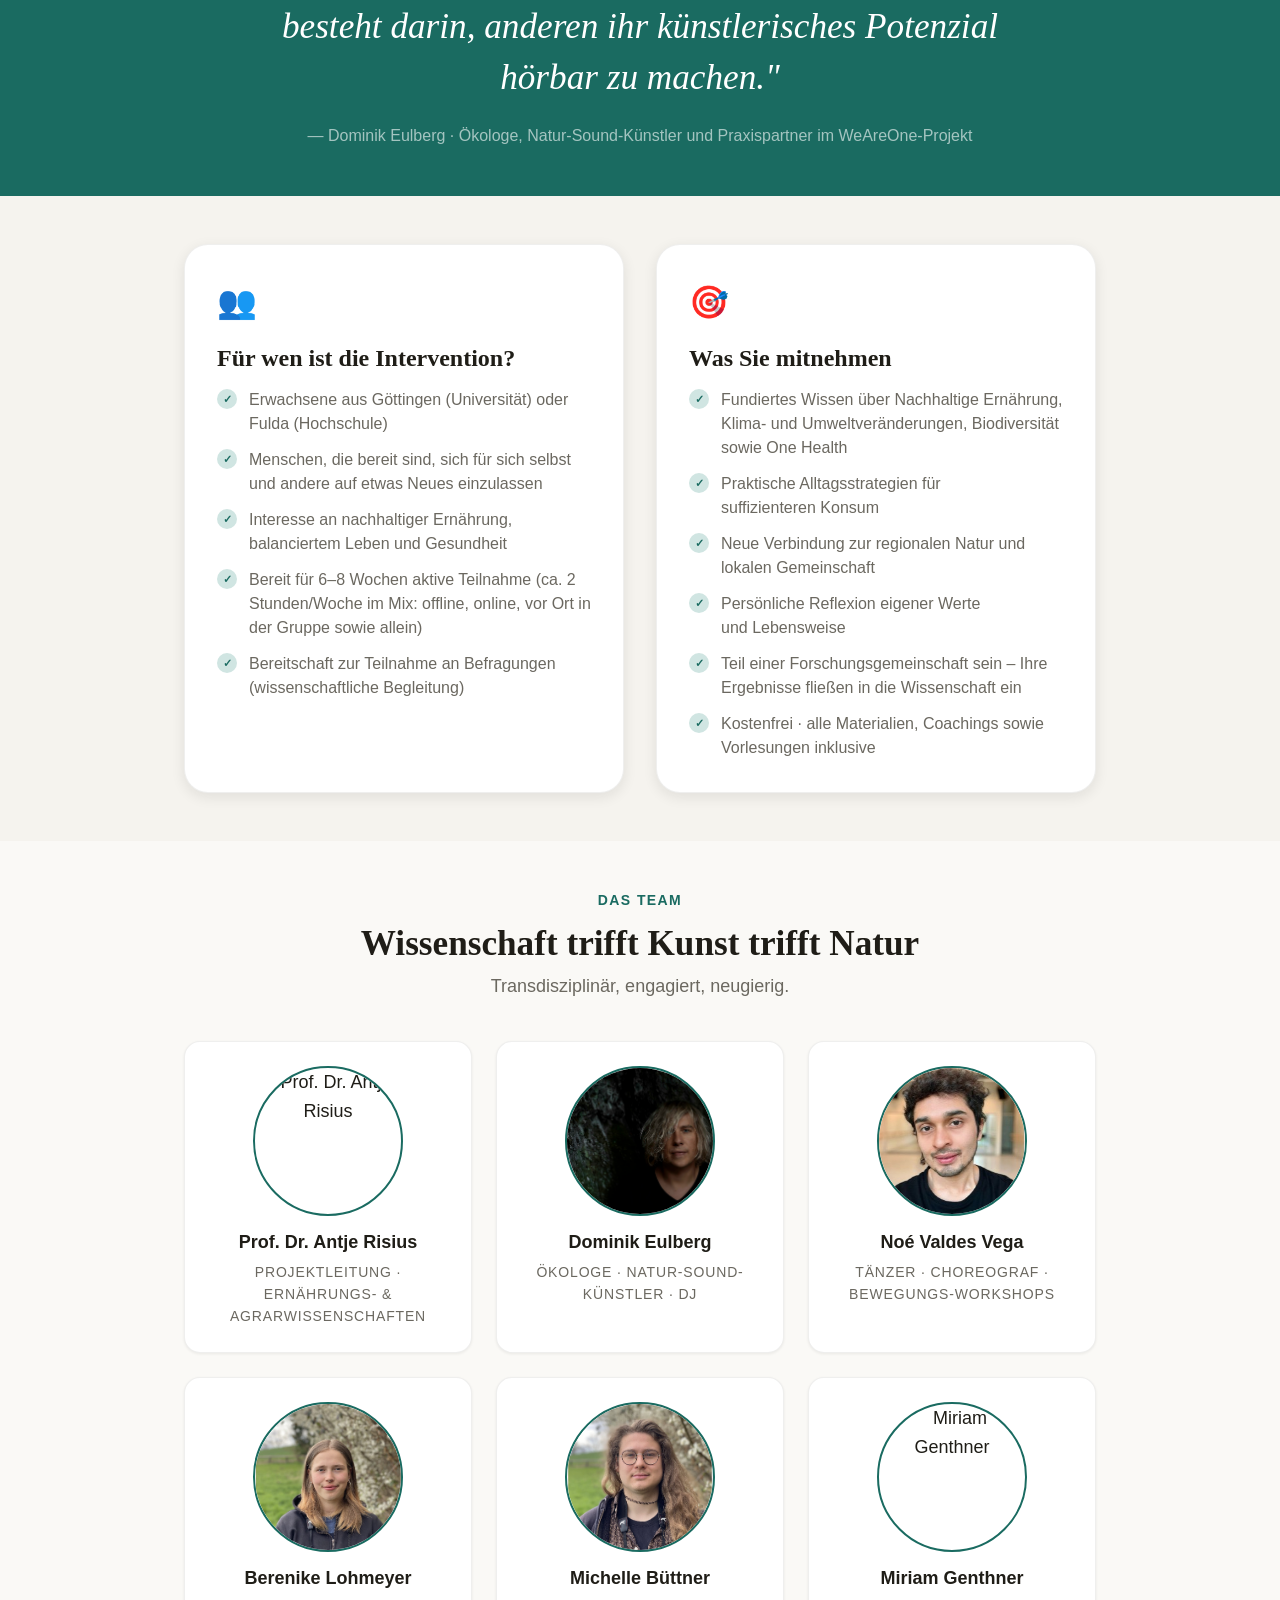
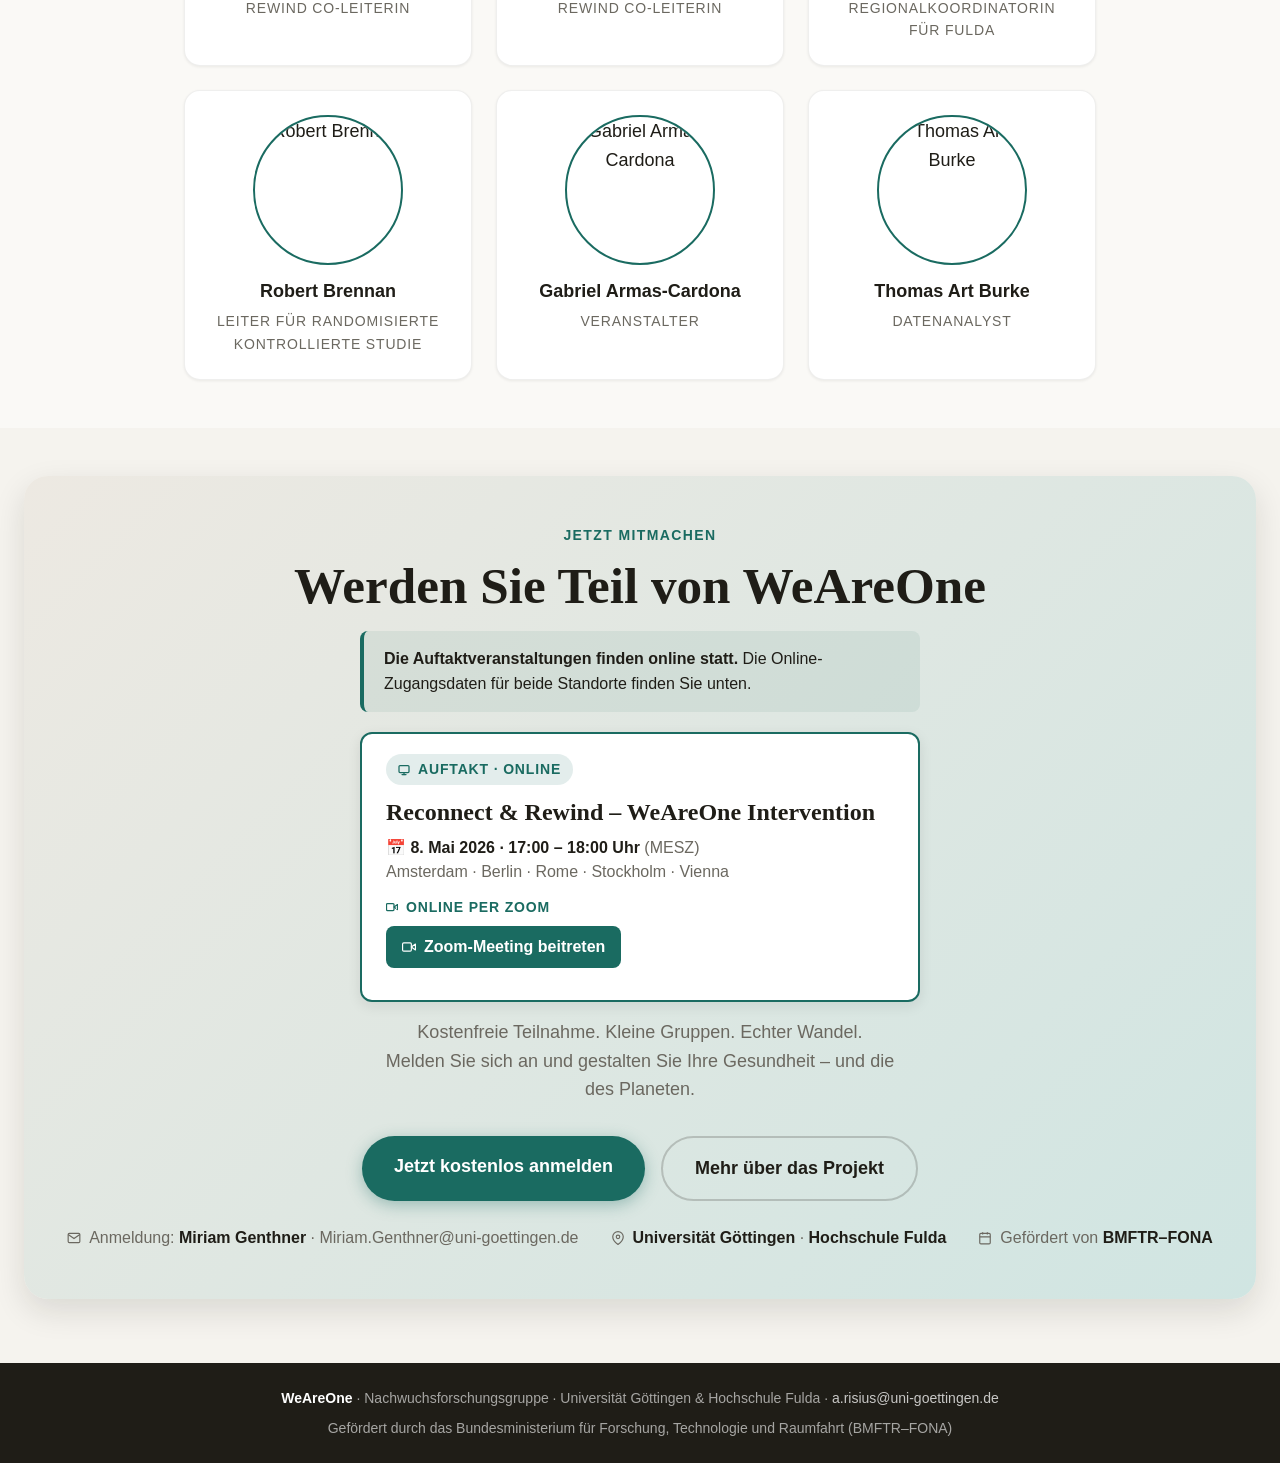
==== commit d461412b: "new team photos" ====
--- a/index.html
+++ b/index.html
@@ -236,11 +236,16 @@
   padding: var(--space-6); box-shadow: var(--shadow-sm);
   border: 1px solid oklch(from var(--color-text) l c h / 0.07);
 }
-.team-avatar {
-  width: 64px; height: 64px; border-radius: var(--radius-full);
-  background: var(--color-primary-highlight);
-  display: flex; align-items: center; justify-content: center;
-  font-size: 1.6rem; margin: 0 auto var(--space-3);
+.team-avatar img {
+  width: 150px;
+  height: 150px;
+  border-radius: 50%; /* Makes it circular */
+  object-fit: cover; /* Crops image to fit */
+  border: 2px solid #1a6b61;
+  align-items: center;
+  display: flex;
+  justify-content: center;
+  margin: 0 auto var(--space-3);
 }
 .team-name { font-size: var(--text-base); font-weight: 700; margin-bottom: var(--space-1); }
 .team-role { font-size: var(--text-xs); color: var(--color-text-muted); text-transform: uppercase; letter-spacing: 0.06em; }
@@ -538,23 +543,74 @@
     <p class="section-sub" style="text-align: center; margin-inline: auto;">Transdisziplinär, engagiert, neugierig.</p>
     <div class="team-grid">
       <div class="team-card">
-        <div class="team-avatar">👩‍🔬</div>
+        <div class="team-avatar">
+          <img src="files/antje.jpg" alt="Prof. Dr. Antje Risius" />
+        </div>
         <div class="team-name">Prof. Dr. Antje Risius</div>
         <div class="team-role">Projektleitung · Ernährungs- &amp; Agrarwissenschaften</div>
       </div>
       <div class="team-card">
-        <div class="team-avatar">🎧</div>
+        <div class="team-avatar">
+          <img src="files/dominik.jpg" alt="Dominik Eulberg" />
+        </div>
         <div class="team-name">Dominik Eulberg</div>
         <div class="team-role">Ökologe · Natur-Sound-Künstler · DJ</div>
       </div>
       <div class="team-card">
-        <div class="team-avatar">💃</div>
-        <div class="team-name"><a href="https://noevaldesvega.com/" target="_blank" rel="noopener noreferrer" style="color: inherit; text-decoration: none;">Noé Valdés Vega</a></div>
+        <div class="team-avatar">
+          <img src="files/noe.jpg" alt="Noé Valdes Vega" />
+        </div>
+        <div class="team-name"><a href="https://noevaldesvega.com/" target="_blank" rel="noopener noreferrer" style="color: inherit; text-decoration: none;">Noé Valdes Vega</a></div>
         <div class="team-role">Tänzer · Choreograf · Bewegungs-Workshops</div>
       </div>
-
-    </div>
-  </div>
+      <div></div>
+    </div>
+    <div class="team-grid">
+      <div class="team-card">
+        <div class="team-avatar">
+          <img src="files/berenike.png" alt="Berenike Lohmeyer" />
+        </div>
+        <div class="team-name">Berenike Lohmeyer</div>
+        <div class="team-role">Rewind Co-Leiterin</div>
+      </div>
+      <div class="team-card">
+        <div class="team-avatar">
+          <img src="files/michelle.png" alt="Michelle Büttner" />
+        </div>
+        <div class="team-name">Michelle Büttner</div>
+        <div class="team-role">Rewind Co-Leiterin</div>
+      </div>
+      <div class="team-card">
+        <div class="team-avatar">
+          <img src="files/miriam.jpg" alt="Miriam Genthner" />
+        </div>
+        <div class="team-name">Miriam Genthner</div>
+        <div class="team-role">Regionalkoordinatorin für Fulda</div>
+      </div>
+      <div></div>
+  </div>
+      <div class="team-grid">
+      <div class="team-card">
+        <div class="team-avatar">
+          <img src="files/robert.png" alt="Robert Brennan" />
+        </div>
+        <div class="team-name">Robert Brennan</div>
+        <div class="team-role">Leiter für randomisierte kontrollierte Studie</div>
+      </div>
+      <div class="team-card">
+        <div class="team-avatar">
+          <img src="files/gabriel.jpg" alt="Gabriel Armas-Cardona" />
+        </div>
+        <div class="team-name">Gabriel Armas-Cardona</div>
+        <div class="team-role">Veranstalter</div>
+      </div>
+      <div class="team-card">
+        <div class="team-avatar">
+          <img src="files/thomas.jpg" alt="Thomas Art Burke" />
+        </div>
+        <div class="team-name">Thomas Art Burke</div>
+        <div class="team-role">Datenanalyst</div>
+      </div>
 </section>
 
 <!-- CTA -->
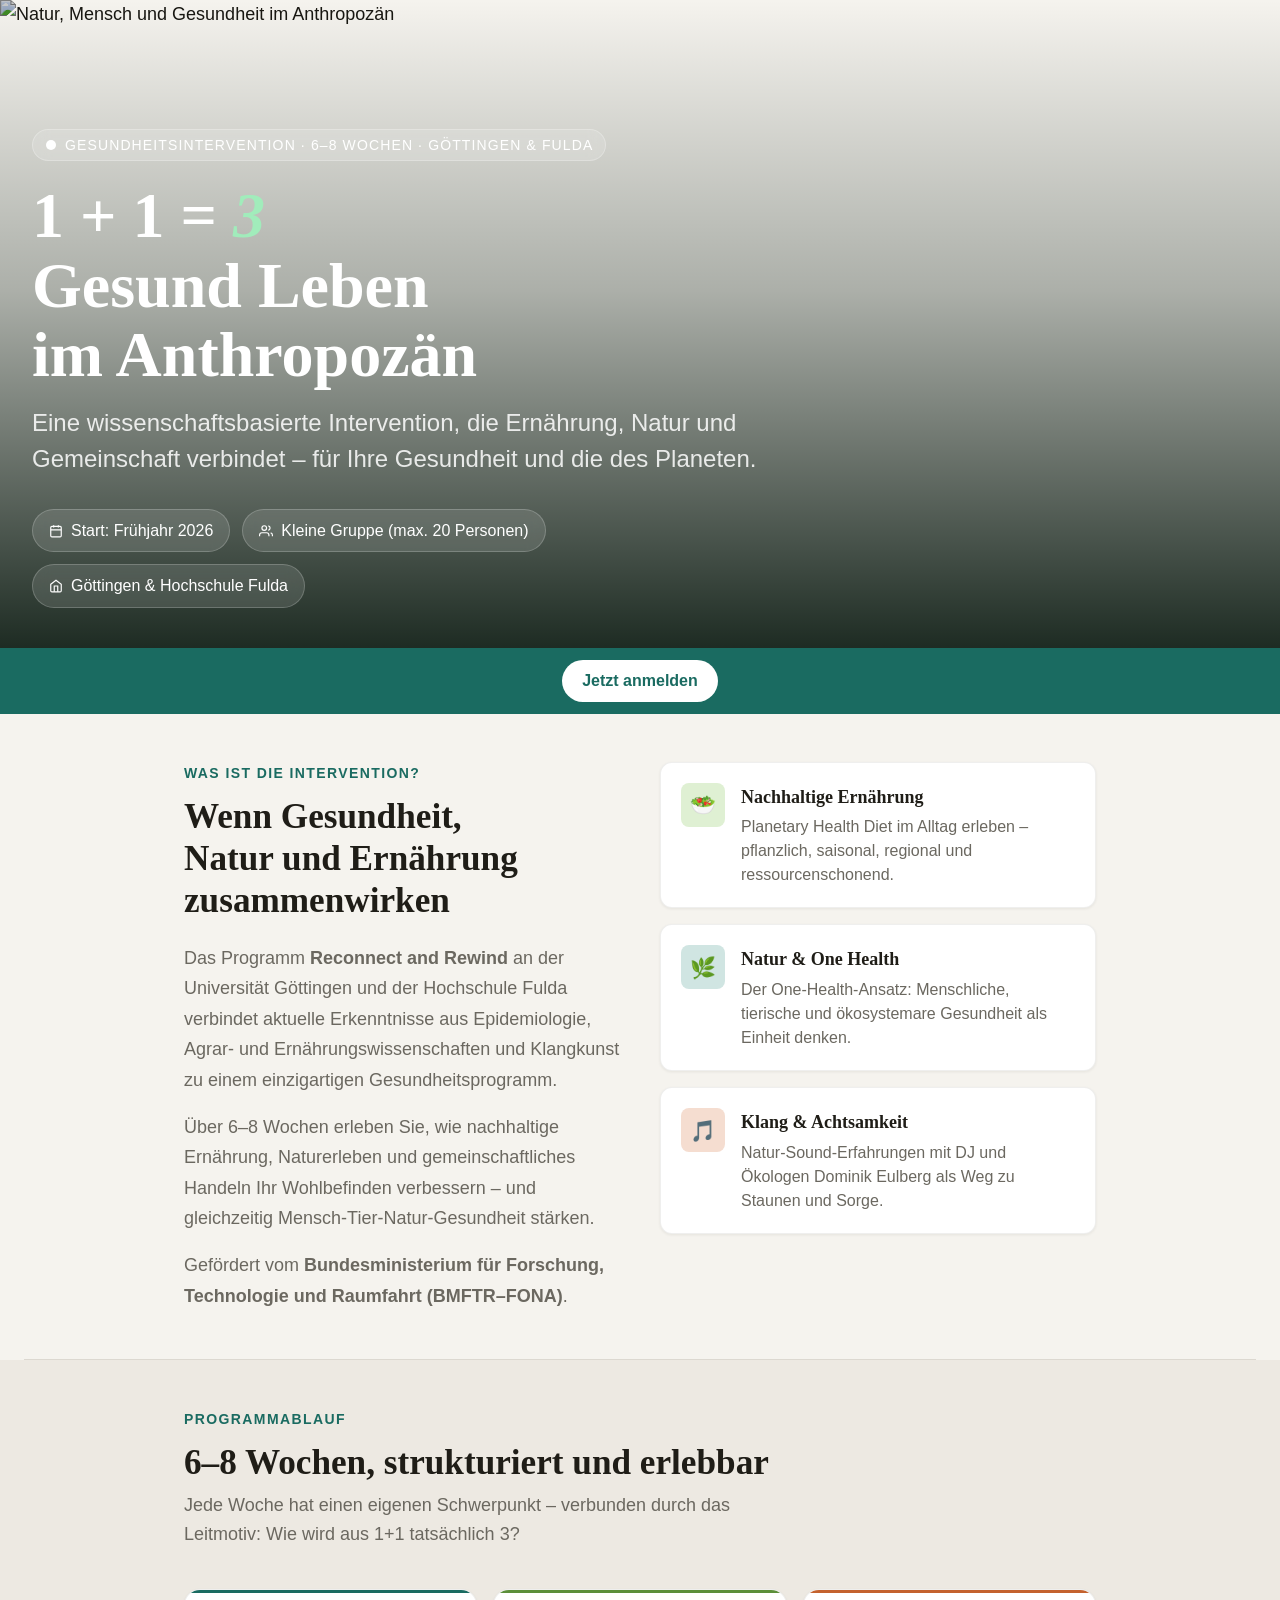
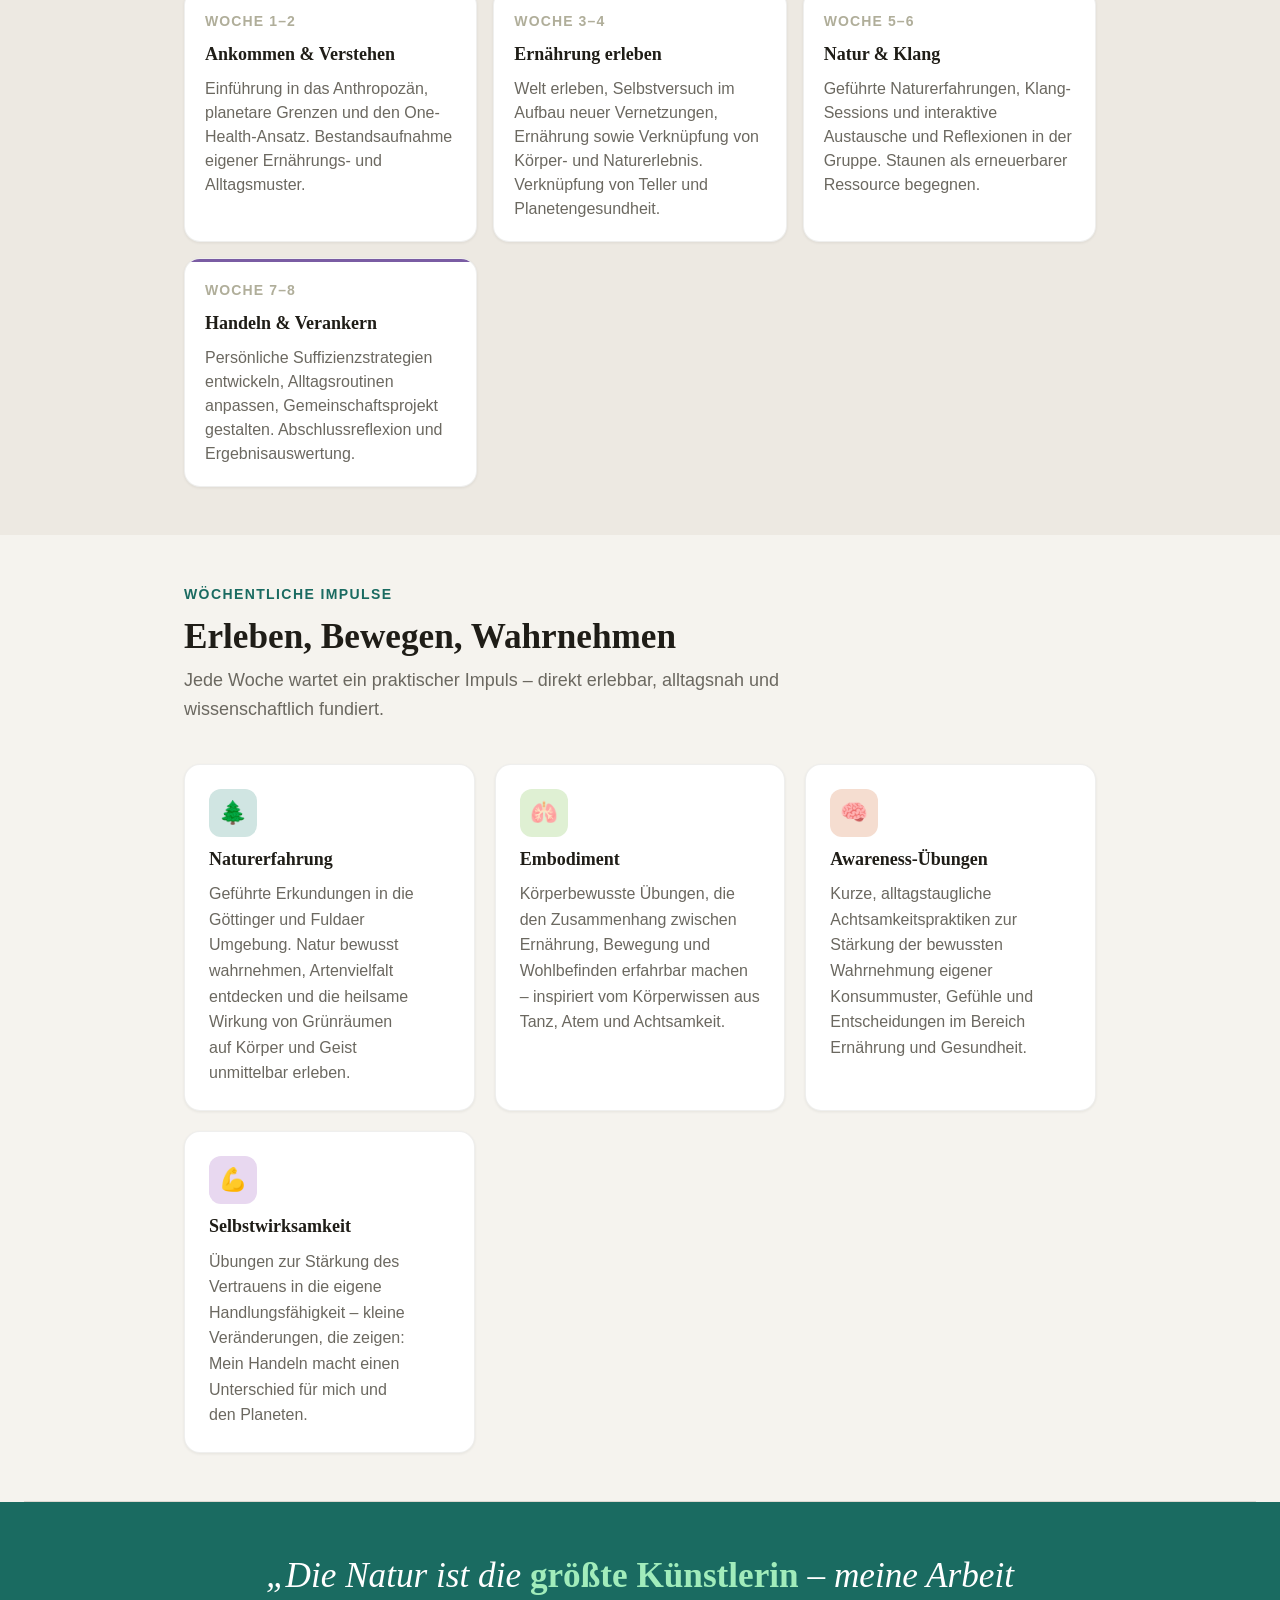
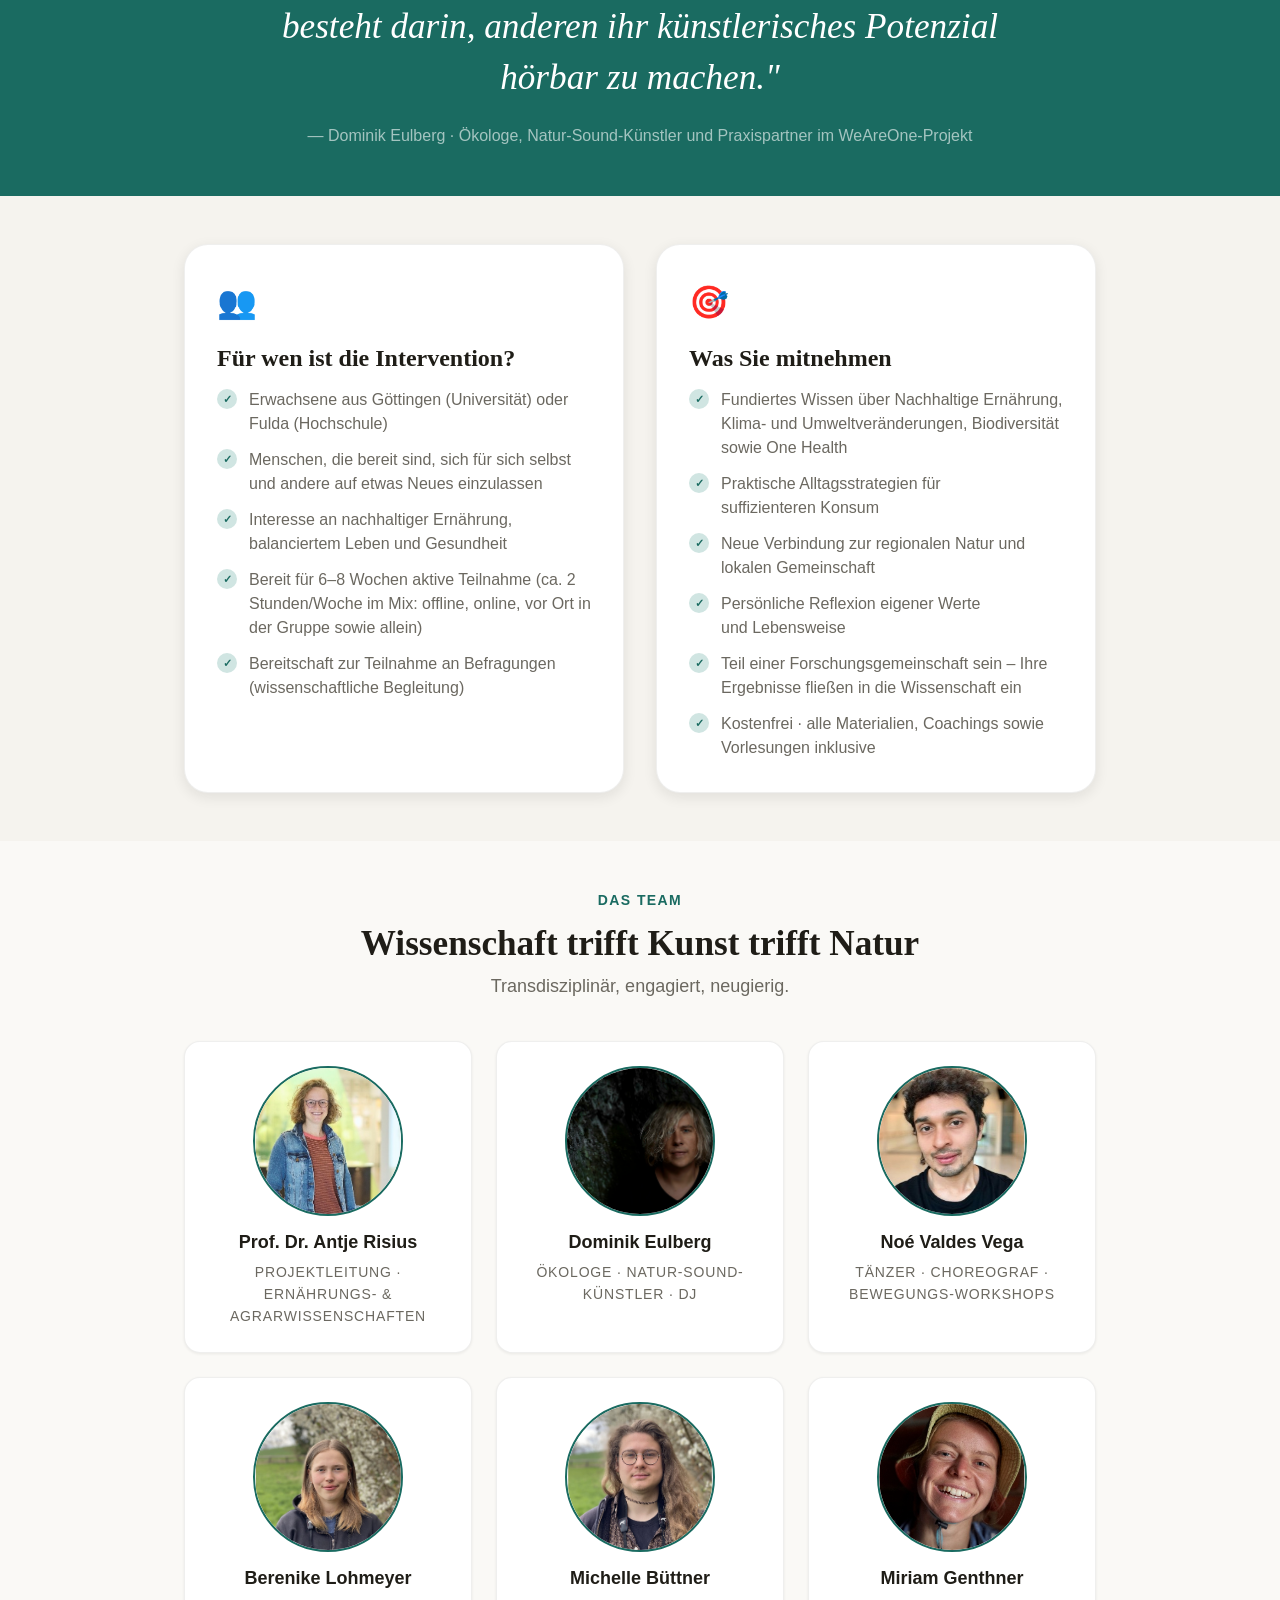
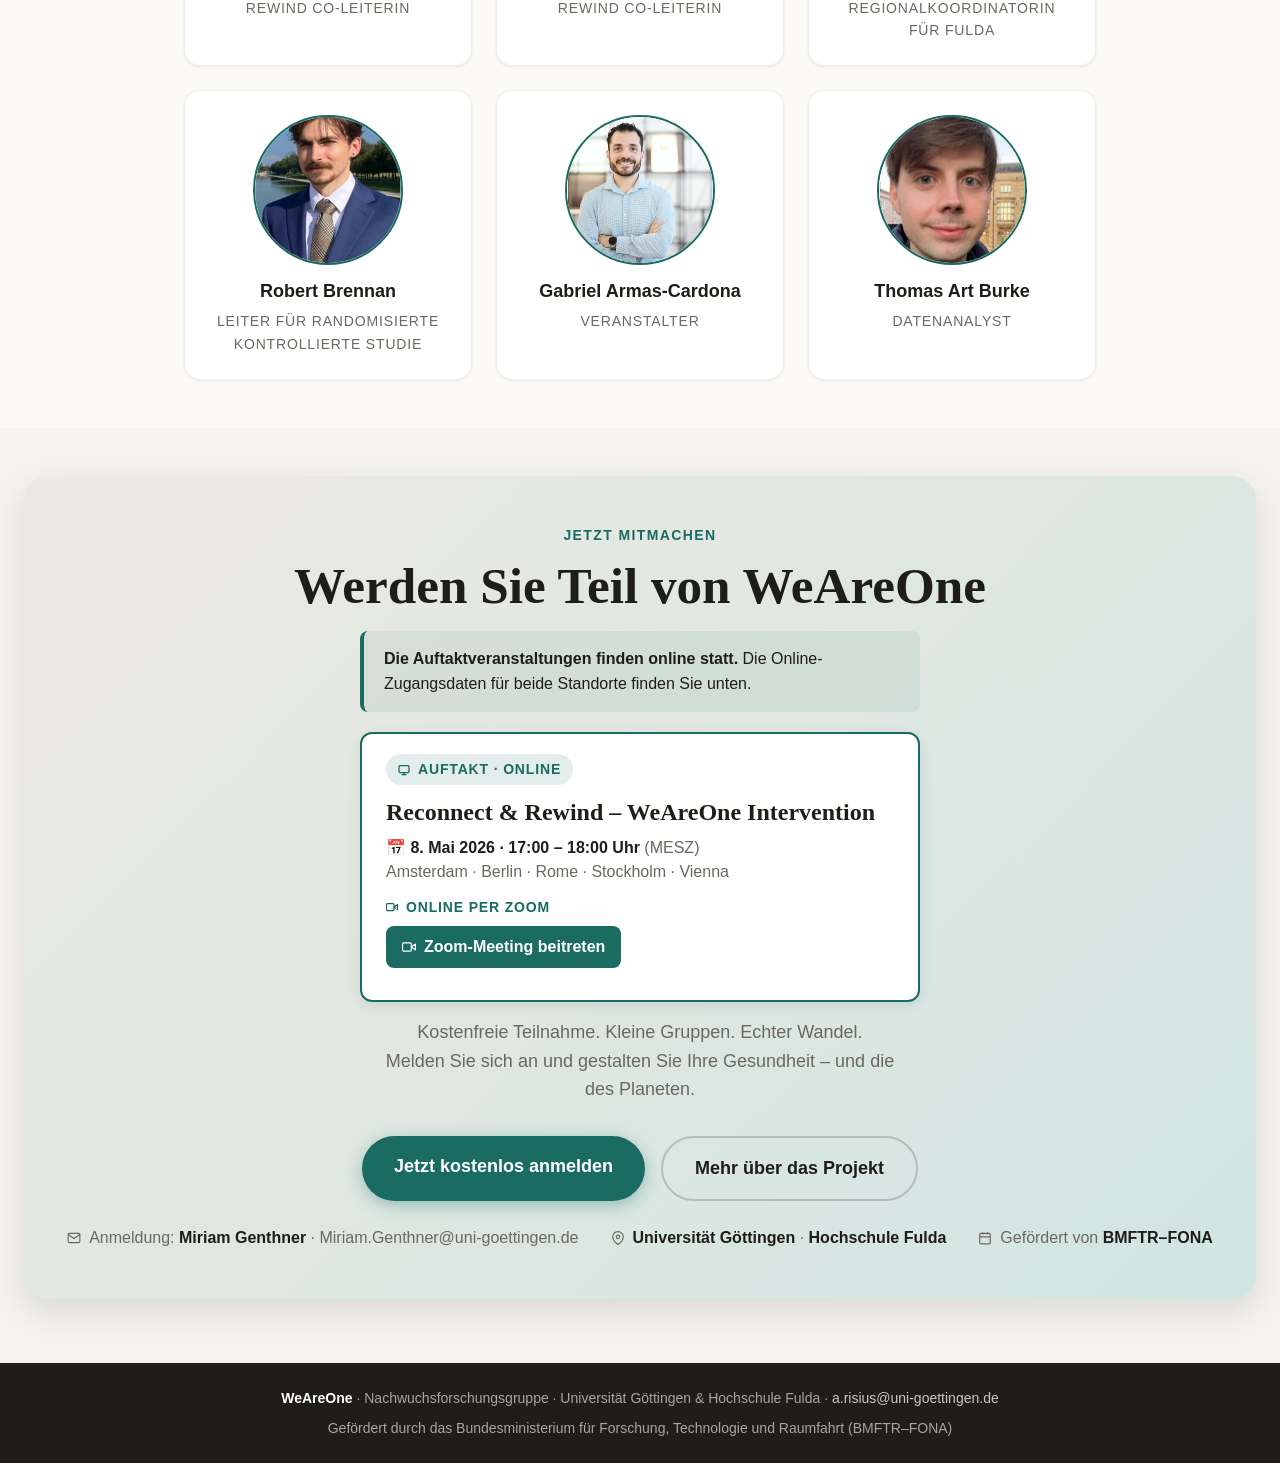
==== commit 692108b5: "bug with picture names" ====
--- a/index.html
+++ b/index.html
@@ -544,7 +544,7 @@
     <div class="team-grid">
       <div class="team-card">
         <div class="team-avatar">
-          <img src="files/antje.jpg" alt="Prof. Dr. Antje Risius" />
+          <img src="files/Antje.jpg" alt="Prof. Dr. Antje Risius" />
         </div>
         <div class="team-name">Prof. Dr. Antje Risius</div>
         <div class="team-role">Projektleitung · Ernährungs- &amp; Agrarwissenschaften</div>
@@ -582,7 +582,7 @@
       </div>
       <div class="team-card">
         <div class="team-avatar">
-          <img src="files/miriam.jpg" alt="Miriam Genthner" />
+          <img src="files/Miriam.jpg" alt="Miriam Genthner" />
         </div>
         <div class="team-name">Miriam Genthner</div>
         <div class="team-role">Regionalkoordinatorin für Fulda</div>
@@ -592,21 +592,21 @@
       <div class="team-grid">
       <div class="team-card">
         <div class="team-avatar">
-          <img src="files/robert.png" alt="Robert Brennan" />
+          <img src="files/Robert.png" alt="Robert Brennan" />
         </div>
         <div class="team-name">Robert Brennan</div>
         <div class="team-role">Leiter für randomisierte kontrollierte Studie</div>
       </div>
       <div class="team-card">
         <div class="team-avatar">
-          <img src="files/gabriel.jpg" alt="Gabriel Armas-Cardona" />
+          <img src="files/Gabriel.jpg" alt="Gabriel Armas-Cardona" />
         </div>
         <div class="team-name">Gabriel Armas-Cardona</div>
         <div class="team-role">Veranstalter</div>
       </div>
       <div class="team-card">
         <div class="team-avatar">
-          <img src="files/thomas.jpg" alt="Thomas Art Burke" />
+          <img src="files/Thomas.jpg" alt="Thomas Art Burke" />
         </div>
         <div class="team-name">Thomas Art Burke</div>
         <div class="team-role">Datenanalyst</div>
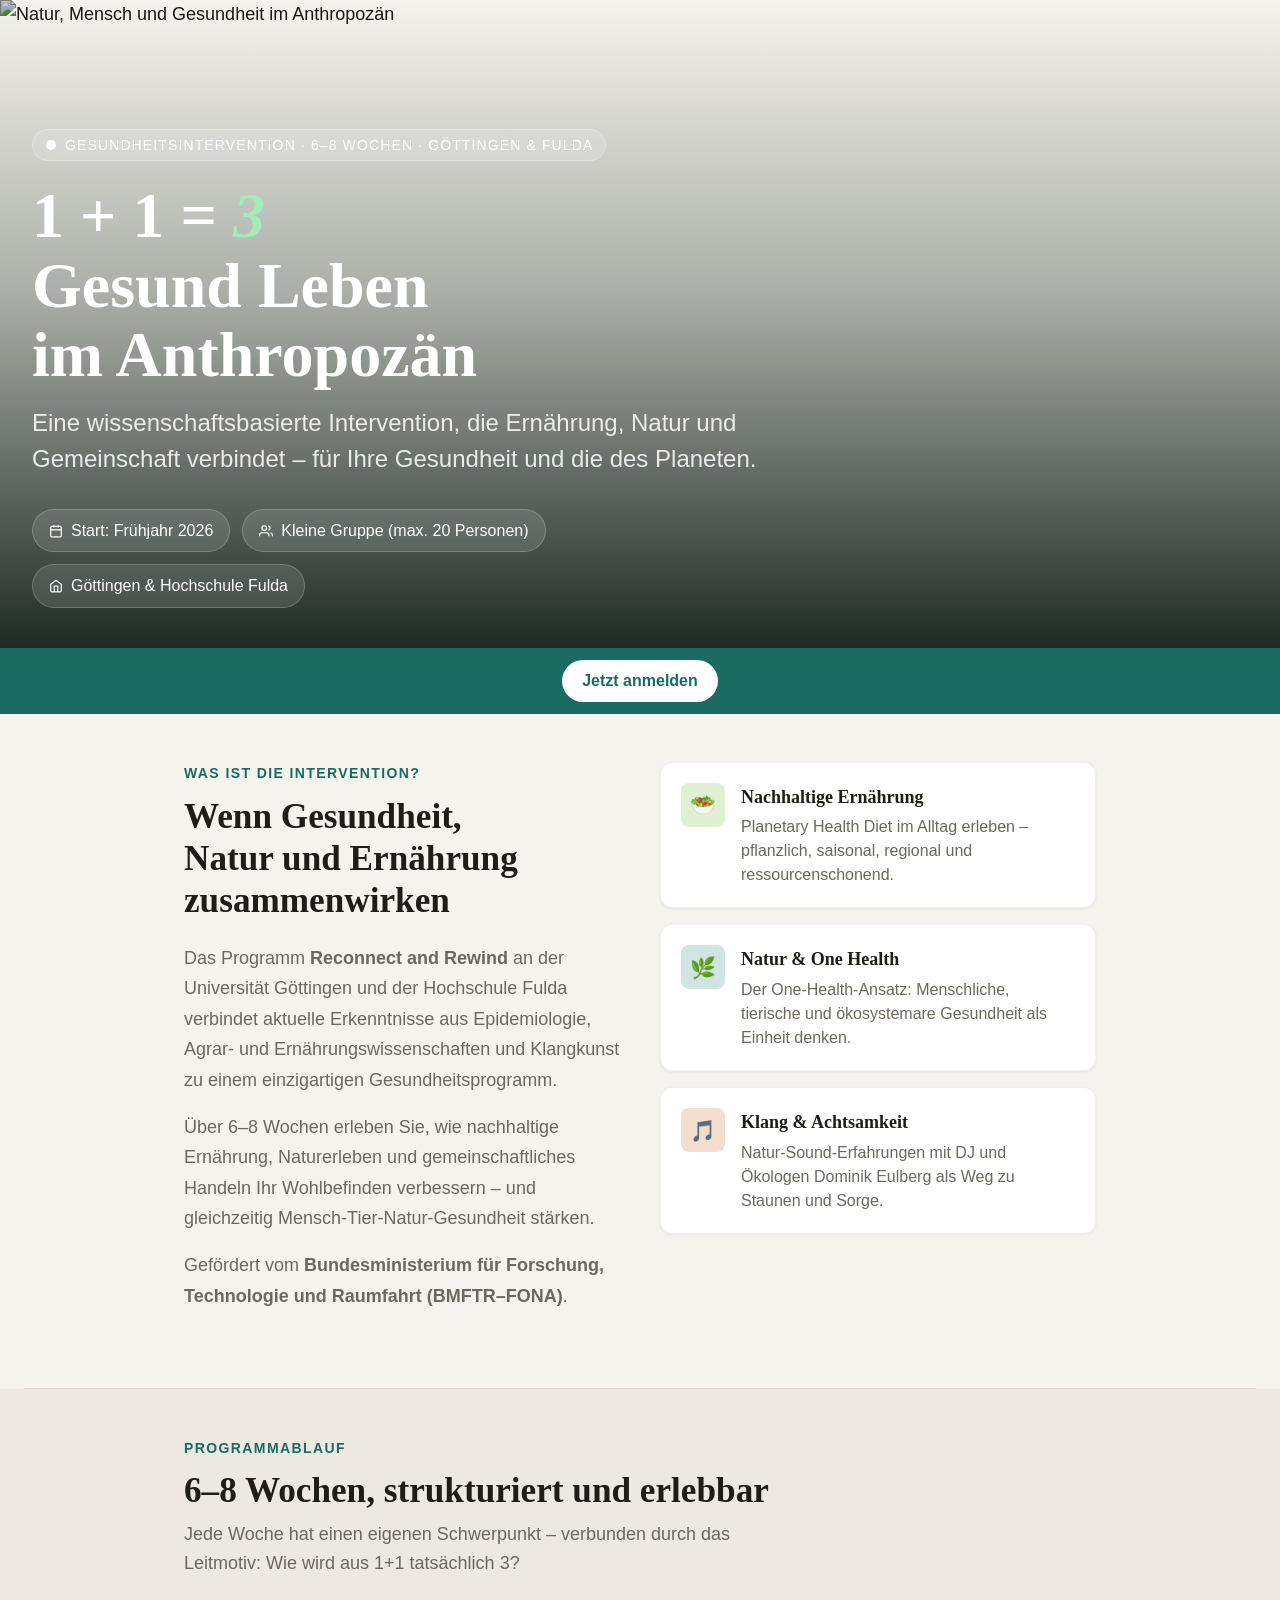
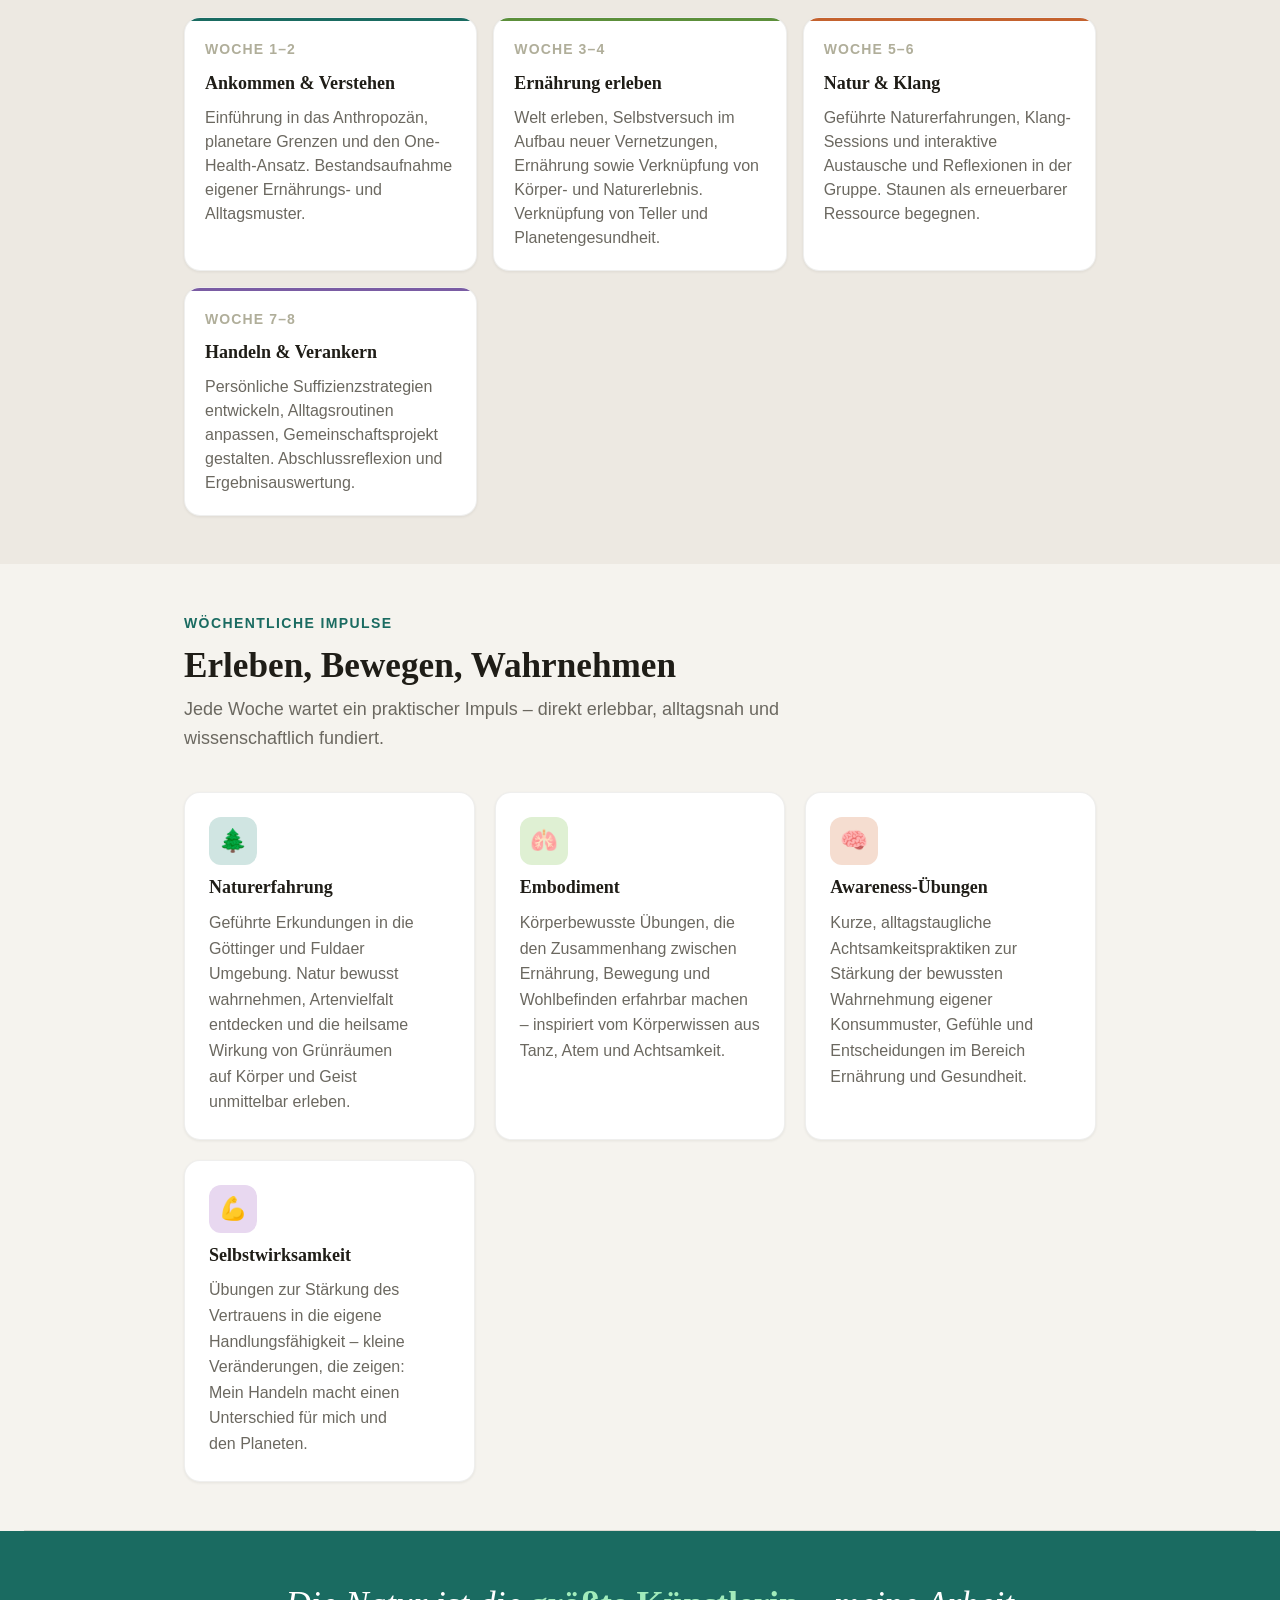
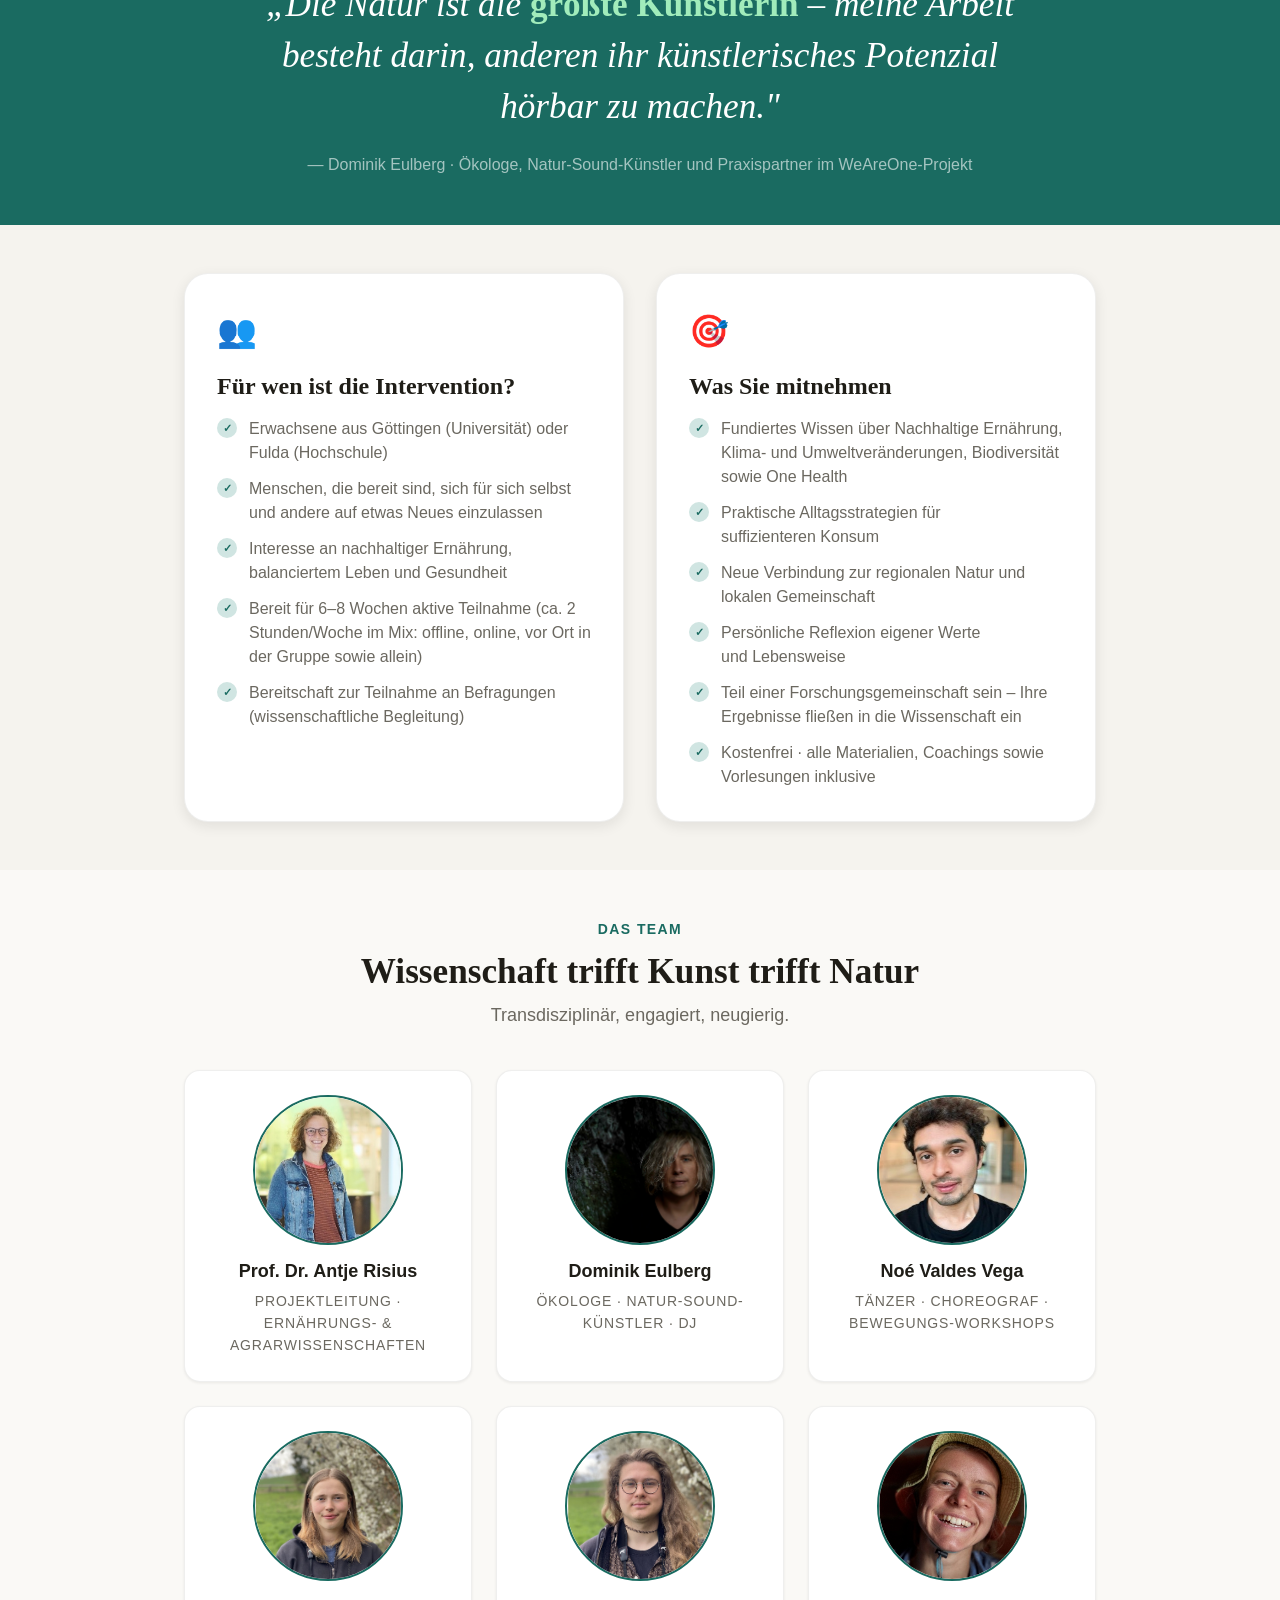
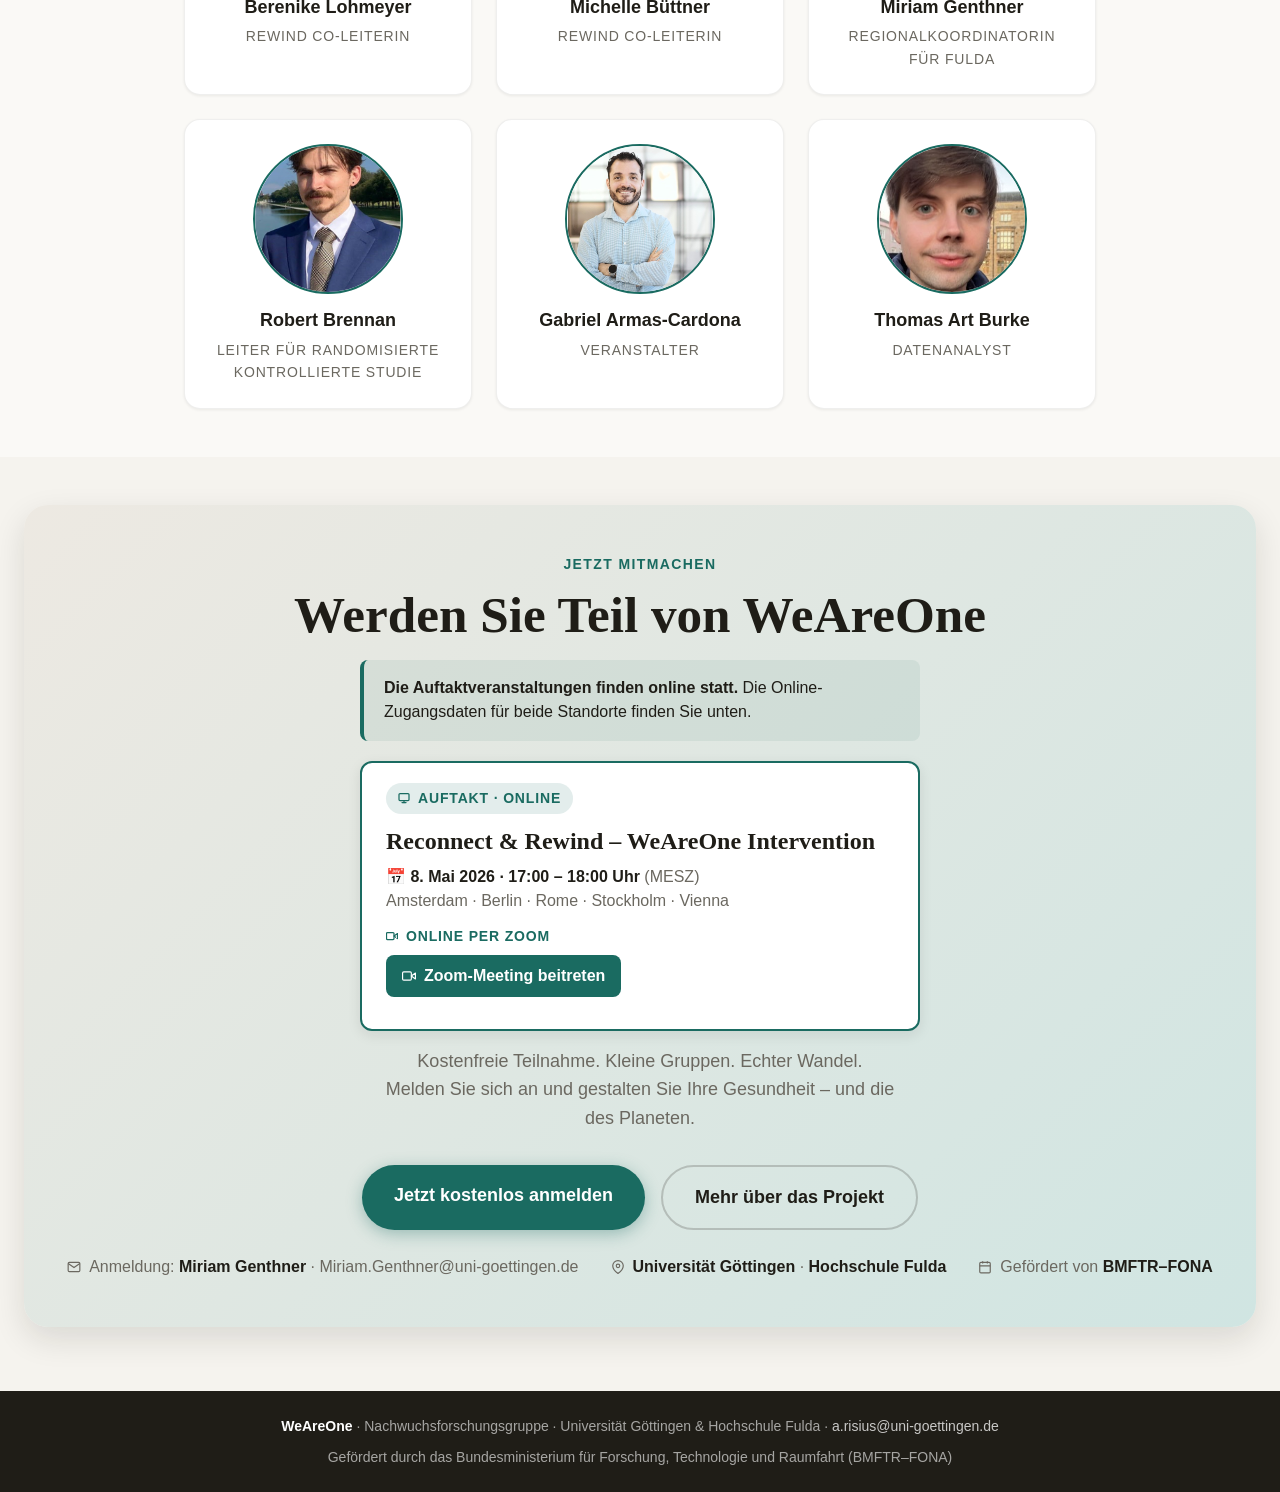
==== commit 5d1c61d7: "modified homepage. Temp Video page." ====
--- a/index.html
+++ b/index.html
@@ -5,337 +5,7 @@
 <meta name="viewport" content="width=device-width, initial-scale=1.0">
 <title>WeAreOne – Gesundheitsintervention</title>
 <link href="https://api.fontshare.com/v2/css?f[]=satoshi@400,500,700&f[]=zodiak@400,700&display=swap" rel="stylesheet">
-<style>
-:root, [data-theme="light"] {
-  --color-bg: #f5f3ee;
-  --color-surface: #faf9f6;
-  --color-surface-2: #ffffff;
-  --color-surface-offset: #ede9e2;
-  --color-divider: #dcd8d0;
-  --color-text: #1f1d17;
-  --color-text-muted: #6b6860;
-  --color-text-faint: #b0ae9a;
-  --color-primary: #1a6b61;
-  --color-primary-hover: #14524a;
-  --color-primary-highlight: #d0e5e2;
-  --color-accent: #5c8f3a;
-  --color-accent-light: #dff0d3;
-  --color-warm: #c4622e;
-  --color-warm-light: #f5ddd0;
-  --text-xs: clamp(0.75rem, 0.7rem + 0.25vw, 0.875rem);
-  --text-sm: clamp(0.875rem, 0.8rem + 0.35vw, 1rem);
-  --text-base: clamp(1rem, 0.95rem + 0.25vw, 1.125rem);
-  --text-lg: clamp(1.125rem, 1rem + 0.75vw, 1.5rem);
-  --text-xl: clamp(1.5rem, 1.2rem + 1.25vw, 2.25rem);
-  --text-2xl: clamp(2rem, 1.2rem + 2.5vw, 3.5rem);
-  --text-hero: clamp(2.5rem, 1rem + 4vw, 4rem);
-  --space-1: 0.25rem; --space-2: 0.5rem; --space-3: 0.75rem; --space-4: 1rem;
-  --space-5: 1.25rem; --space-6: 1.5rem; --space-8: 2rem; --space-10: 2.5rem;
-  --space-12: 3rem; --space-16: 4rem; --space-20: 5rem;
-  --radius-sm: 0.375rem; --radius-md: 0.5rem; --radius-lg: 0.75rem;
-  --radius-xl: 1rem; --radius-2xl: 1.5rem; --radius-full: 9999px;
-  --shadow-sm: 0 1px 3px oklch(0.2 0.01 80 / 0.07);
-  --shadow-md: 0 4px 14px oklch(0.2 0.01 80 / 0.09);
-  --shadow-lg: 0 12px 32px oklch(0.2 0.01 80 / 0.12);
-  --font-display: 'Zodiak', Georgia, serif;
-  --font-body: 'Satoshi', 'Helvetica Neue', sans-serif;
-  --transition-interactive: 180ms cubic-bezier(0.16, 1, 0.3, 1);
-}
-*, *::before, *::after { box-sizing: border-box; margin: 0; padding: 0; }
-html { -webkit-font-smoothing: antialiased; text-rendering: optimizeLegibility; scroll-behavior: smooth; }
-body {
-  font-family: var(--font-body); font-size: var(--text-base);
-  color: var(--color-text); background: var(--color-bg);
-  min-height: 100dvh; line-height: 1.6;
-}
-img, picture, svg { display: block; max-width: 100%; height: auto; }
-p, li { text-wrap: pretty; }
-h1,h2,h3,h4 { text-wrap: balance; line-height: 1.15; font-family: var(--font-display); }
-
-/* ─── HERO ─── */
-.hero {
-  position: relative; overflow: hidden;
-  min-height: 72vh;
-  display: flex; flex-direction: column; justify-content: flex-end;
-}
-.hero-img {
-  position: absolute; inset: 0; width: 100%; height: 100%;
-  object-fit: cover; object-position: center top;
-  filter: brightness(0.78) saturate(1.1);
-}
-.hero-overlay {
-  position: absolute; inset: 0;
-  background: linear-gradient(to top, oklch(0.15 0.04 165 / 0.88) 0%, oklch(0.15 0.04 165 / 0.3) 55%, transparent 100%);
-}
-.hero-content {
-  position: relative; z-index: 2;
-  padding: var(--space-12) var(--space-8) var(--space-10);
-  max-width: 860px;
-}
-.hero-badge {
-  display: inline-flex; align-items: center; gap: var(--space-2);
-  background: oklch(1 0 0 / 0.15); border: 1px solid oklch(1 0 0 / 0.25);
-  backdrop-filter: blur(8px);
-  color: #fff; font-size: var(--text-xs); font-weight: 500; letter-spacing: 0.08em; text-transform: uppercase;
-  padding: var(--space-1) var(--space-3); border-radius: var(--radius-full);
-  margin-bottom: var(--space-5);
-}
-.hero-title {
-  font-size: var(--text-hero); color: #fff; font-weight: 700;
-  line-height: 1.08; margin-bottom: var(--space-4);
-}
-.hero-title em { font-style: italic; color: oklch(0.88 0.1 155); }
-.hero-subtitle {
-  font-size: var(--text-lg); color: oklch(1 0 0 / 0.85);
-  font-family: var(--font-body); font-weight: 400; max-width: 60ch;
-  line-height: 1.5; margin-bottom: var(--space-8);
-}
-.hero-meta {
-  display: flex; flex-wrap: wrap; gap: var(--space-3);
-}
-.hero-tag {
-  display: flex; align-items: center; gap: var(--space-2);
-  background: oklch(1 0 0 / 0.12); backdrop-filter: blur(8px);
-  border: 1px solid oklch(1 0 0 / 0.2);
-  color: #fff; font-size: var(--text-sm); font-weight: 500;
-  padding: var(--space-2) var(--space-4); border-radius: var(--radius-full);
-}
-.hero-tag svg { width: 14px; height: 14px; flex-shrink: 0; }
-
-/* ─── NAV STRIP ─── */
-.nav-strip {
-  background: var(--color-primary); color: #fff;
-  display: flex; align-items: center; justify-content: center;
-  padding: var(--space-3) var(--space-8);
-  font-size: var(--text-sm); font-weight: 500;
-}
-.nav-logo { display: flex; align-items: center; gap: var(--space-3); }
-.nav-logo svg { color: #fff; }
-.nav-cta {
-  background: #fff; color: var(--color-primary);
-  padding: var(--space-2) var(--space-5); border-radius: var(--radius-full);
-  font-weight: 700; font-size: var(--text-sm); text-decoration: none;
-  transition: background var(--transition-interactive);
-}
-.nav-cta:hover { background: var(--color-primary-highlight); }
-
-/* ─── MAIN CONTENT ─── */
-.container { max-width: 960px; margin-inline: auto; padding-inline: var(--space-6); }
-.section { padding-block: var(--space-12); }
-
-/* ─── WHAT IS IT ─── */
-.intro-grid {
-  display: grid; grid-template-columns: 1fr 1fr; gap: var(--space-10);
-  align-items: start;
-}
-.intro-label {
-  font-size: var(--text-xs); font-weight: 700; letter-spacing: 0.1em; text-transform: uppercase;
-  color: var(--color-primary); margin-bottom: var(--space-3);
-}
-.intro-heading {
-  font-size: var(--text-xl); color: var(--color-text); font-weight: 700;
-  margin-bottom: var(--space-5); line-height: 1.2;
-}
-.intro-body { font-size: var(--text-base); color: var(--color-text-muted); line-height: 1.7; }
-.intro-body + .intro-body { margin-top: var(--space-4); }
-.pillars { display: flex; flex-direction: column; gap: var(--space-4); }
-.pillar {
-  display: flex; gap: var(--space-4); align-items: flex-start;
-  background: var(--color-surface-2); border-radius: var(--radius-lg);
-  padding: var(--space-5); box-shadow: var(--shadow-sm);
-  border: 1px solid oklch(from var(--color-text) l c h / 0.07);
-}
-.pillar-icon {
-  flex-shrink: 0; width: 44px; height: 44px; border-radius: var(--radius-md);
-  display: flex; align-items: center; justify-content: center;
-  font-size: 1.3rem;
-}
-.pillar-icon.green { background: var(--color-accent-light); }
-.pillar-icon.teal  { background: var(--color-primary-highlight); }
-.pillar-icon.warm  { background: var(--color-warm-light); }
-.pillar-title { font-size: var(--text-base); font-weight: 700; margin-bottom: var(--space-1); font-family: var(--font-display); }
-.pillar-desc  { font-size: var(--text-sm); color: var(--color-text-muted); line-height: 1.5; }
-
-/* ─── PROGRAM TIMELINE ─── */
-.timeline-section { background: var(--color-surface-offset); }
-.section-title {
-  font-size: var(--text-xl); font-weight: 700; margin-bottom: var(--space-2);
-  color: var(--color-text);
-}
-.section-sub {
-  font-size: var(--text-base); color: var(--color-text-muted);
-  margin-bottom: var(--space-10); max-width: 60ch;
-}
-.timeline {
-  display: grid; grid-template-columns: repeat(auto-fill, minmax(min(220px, 100%), 1fr));
-  gap: var(--space-4);
-}
-.week-card {
-  background: var(--color-surface-2); border-radius: var(--radius-xl);
-  padding: var(--space-5); box-shadow: var(--shadow-sm);
-  border: 1px solid oklch(from var(--color-text) l c h / 0.07);
-  position: relative; overflow: hidden;
-}
-.week-card::before {
-  content: ''; position: absolute; top: 0; left: 0; right: 0; height: 3px;
-  background: var(--bar-color, var(--color-primary));
-}
-.week-num {
-  font-size: var(--text-xs); font-weight: 700; letter-spacing: 0.08em;
-  text-transform: uppercase; color: var(--color-text-faint); margin-bottom: var(--space-2);
-}
-.week-title {
-  font-size: var(--text-base); font-weight: 700; font-family: var(--font-display);
-  margin-bottom: var(--space-2); color: var(--color-text);
-}
-.week-desc { font-size: var(--text-sm); color: var(--color-text-muted); line-height: 1.5; }
-
-/* ─── WHO + WHY STRIP ─── */
-.two-col { display: grid; grid-template-columns: 1fr 1fr; gap: var(--space-8); }
-.info-card {
-  background: var(--color-surface-2); border-radius: var(--radius-2xl);
-  padding: var(--space-8); box-shadow: var(--shadow-md);
-  border: 1px solid oklch(from var(--color-text) l c h / 0.07);
-}
-.info-card-icon { font-size: 2rem; margin-bottom: var(--space-4); }
-.info-card-title { font-size: var(--text-lg); font-weight: 700; margin-bottom: var(--space-4); }
-.checklist { list-style: none; display: flex; flex-direction: column; gap: var(--space-3); }
-.checklist li {
-  display: flex; align-items: flex-start; gap: var(--space-3);
-  font-size: var(--text-sm); color: var(--color-text-muted); line-height: 1.5;
-}
-.checklist li::before {
-  content: '✓'; flex-shrink: 0; width: 20px; height: 20px;
-  background: var(--color-primary-highlight); color: var(--color-primary);
-  border-radius: var(--radius-full); font-size: 11px; font-weight: 800;
-  display: flex; align-items: center; justify-content: center; margin-top: 1px;
-}
-
-/* ─── QUOTE ─── */
-.quote-section {
-  background: var(--color-primary); color: #fff;
-  padding-block: var(--space-12);
-}
-.quote-text {
-  font-size: var(--text-xl); font-family: var(--font-display);
-  font-style: italic; font-weight: 400; line-height: 1.45;
-  max-width: 760px; margin-inline: auto; text-align: center;
-  margin-bottom: var(--space-5);
-}
-.quote-text em { color: oklch(0.88 0.1 155); font-style: normal; font-weight: 700; }
-.quote-source {
-  text-align: center; font-size: var(--text-sm); color: oklch(1 0 0 / 0.6);
-  font-weight: 500;
-}
-
-/* ─── TEAM ─── */
-.team-grid { display: grid; grid-template-columns: repeat(3, 1fr); gap: var(--space-6); }
-.team-card {
-  text-align: center;
-  background: var(--color-surface-2); border-radius: var(--radius-xl);
-  padding: var(--space-6); box-shadow: var(--shadow-sm);
-  border: 1px solid oklch(from var(--color-text) l c h / 0.07);
-}
-.team-avatar img {
-  width: 150px;
-  height: 150px;
-  border-radius: 50%; /* Makes it circular */
-  object-fit: cover; /* Crops image to fit */
-  border: 2px solid #1a6b61;
-  align-items: center;
-  display: flex;
-  justify-content: center;
-  margin: 0 auto var(--space-3);
-}
-.team-name { font-size: var(--text-base); font-weight: 700; margin-bottom: var(--space-1); }
-.team-role { font-size: var(--text-xs); color: var(--color-text-muted); text-transform: uppercase; letter-spacing: 0.06em; }
-
-/* ─── CTA SECTION ─── */
-.cta-section {
-  background: linear-gradient(135deg, var(--color-surface-offset) 0%, var(--color-primary-highlight) 100%);
-  border-radius: var(--radius-2xl); padding: var(--space-12) var(--space-10);
-  text-align: center; margin: var(--space-12) var(--space-6) var(--space-16);
-  box-shadow: var(--shadow-lg);
-}
-.cta-label {
-  font-size: var(--text-xs); font-weight: 700; letter-spacing: 0.1em;
-  text-transform: uppercase; color: var(--color-primary); margin-bottom: var(--space-3);
-}
-.cta-heading { font-size: var(--text-2xl); font-weight: 700; margin-bottom: var(--space-4); line-height: 1.1; }
-.cta-sub { font-size: var(--text-base); color: var(--color-text-muted); max-width: 52ch; margin-inline: auto; margin-bottom: var(--space-8); }
-.cta-buttons { display: flex; gap: var(--space-4); justify-content: center; flex-wrap: wrap; }
-.btn-primary {
-  background: var(--color-primary); color: #fff;
-  padding: var(--space-4) var(--space-8); border-radius: var(--radius-full);
-  font-size: var(--text-base); font-weight: 700; text-decoration: none; cursor: pointer;
-  transition: background var(--transition-interactive), box-shadow var(--transition-interactive);
-  box-shadow: 0 4px 16px oklch(from var(--color-primary) l c h / 0.35);
-}
-.btn-primary:hover { background: var(--color-primary-hover); box-shadow: 0 6px 20px oklch(from var(--color-primary) l c h / 0.45); }
-.btn-secondary {
-  background: transparent; color: var(--color-text);
-  padding: var(--space-4) var(--space-8); border-radius: var(--radius-full);
-  font-size: var(--text-base); font-weight: 600; text-decoration: none; cursor: pointer;
-  border: 2px solid oklch(from var(--color-text) l c h / 0.2);
-  transition: border-color var(--transition-interactive), background var(--transition-interactive);
-}
-.btn-secondary:hover { border-color: var(--color-primary); background: var(--color-primary-highlight); }
-
-.contact-info { display: flex; gap: var(--space-8); justify-content: center; flex-wrap: wrap; margin-top: var(--space-6); }
-.contact-item { display: flex; align-items: center; gap: var(--space-2); font-size: var(--text-sm); color: var(--color-text-muted); }
-.contact-item strong { color: var(--color-text); }
-
-/* ─── IMPULSE GRID ─── */
-.impulse-grid {
-  display: grid; grid-template-columns: repeat(auto-fill, minmax(min(220px, 100%), 1fr));
-  gap: var(--space-5);
-}
-.impulse-card {
-  background: var(--color-surface-2); border-radius: var(--radius-xl);
-  padding: var(--space-6); box-shadow: var(--shadow-sm);
-  border: 1px solid oklch(from var(--color-text) l c h / 0.07);
-  display: flex; flex-direction: column; gap: var(--space-3);
-}
-.impulse-icon {
-  width: 48px; height: 48px; border-radius: var(--radius-lg);
-  display: flex; align-items: center; justify-content: center;
-  font-size: 1.4rem; flex-shrink: 0;
-}
-.impulse-title {
-  font-size: var(--text-base); font-weight: 700;
-  font-family: var(--font-display); color: var(--color-text);
-}
-.impulse-desc {
-  font-size: var(--text-sm); color: var(--color-text-muted);
-  line-height: 1.6;
-}
-
-/* ─── FOOTER ─── */
-footer {
-  background: var(--color-text); color: oklch(1 0 0 / 0.6);
-  text-align: center; padding: var(--space-6) var(--space-8);
-  font-size: var(--text-xs);
-}
-footer a { color: oklch(1 0 0 / 0.75); text-decoration: none; }
-footer strong { color: #fff; }
-
-/* ─── DIVIDER ─── */
-.divider { height: 1px; background: var(--color-divider); margin: 0 var(--space-6); }
-
-/* ─── RESPONSIVE ─── */
-@media (max-width: 768px) {
-  .intro-grid { grid-template-columns: 1fr; gap: var(--space-8); }
-  .two-col { grid-template-columns: 1fr; }
-  .team-grid { grid-template-columns: 1fr 1fr; }
-  .hero-content { padding: var(--space-8) var(--space-6) var(--space-8); }
-  .cta-section { padding: var(--space-8) var(--space-6); margin: var(--space-8) var(--space-4) var(--space-12); }
-  .nav-strip { flex-direction: column; gap: var(--space-3); text-align: center; }
-}
-@media (max-width: 480px) {
-  .team-grid { grid-template-columns: 1fr; }
-  .timeline { grid-template-columns: 1fr; }
-}
-</style>
+<link rel="stylesheet" href="style.css" />
 </head>
 <body>
 
@@ -398,6 +68,8 @@
         <p class="intro-body" style="margin-top: var(--space-4);">
           Gefördert vom <strong>Bundesministerium für Forschung, Technologie und Raumfahrt (BMFTR–FONA)</strong>.
         </p>
+        <br>
+        <!----<h2 class="intro-heading"><a href="content.html" target="_blank" rel="noopener noreferrer" style="color: inherit; text-decoration: none;">Clicken Sie hier für Videos!</a></h2>-->
       </div>
       <div class="pillars">
         <div class="pillar">
--- a/style.css
+++ b/style.css
@@ -0,0 +1,329 @@
+:root, [data-theme="light"] {
+  --color-bg: #f5f3ee;
+  --color-surface: #faf9f6;
+  --color-surface-2: #ffffff;
+  --color-surface-offset: #ede9e2;
+  --color-divider: #dcd8d0;
+  --color-text: #1f1d17;
+  --color-text-muted: #6b6860;
+  --color-text-faint: #b0ae9a;
+  --color-primary: #1a6b61;
+  --color-primary-hover: #14524a;
+  --color-primary-highlight: #d0e5e2;
+  --color-accent: #5c8f3a;
+  --color-accent-light: #dff0d3;
+  --color-warm: #c4622e;
+  --color-warm-light: #f5ddd0;
+  --text-xs: clamp(0.75rem, 0.7rem + 0.25vw, 0.875rem);
+  --text-sm: clamp(0.875rem, 0.8rem + 0.35vw, 1rem);
+  --text-base: clamp(1rem, 0.95rem + 0.25vw, 1.125rem);
+  --text-lg: clamp(1.125rem, 1rem + 0.75vw, 1.5rem);
+  --text-xl: clamp(1.5rem, 1.2rem + 1.25vw, 2.25rem);
+  --text-2xl: clamp(2rem, 1.2rem + 2.5vw, 3.5rem);
+  --text-hero: clamp(2.5rem, 1rem + 4vw, 4rem);
+  --space-1: 0.25rem; --space-2: 0.5rem; --space-3: 0.75rem; --space-4: 1rem;
+  --space-5: 1.25rem; --space-6: 1.5rem; --space-8: 2rem; --space-10: 2.5rem;
+  --space-12: 3rem; --space-16: 4rem; --space-20: 5rem;
+  --radius-sm: 0.375rem; --radius-md: 0.5rem; --radius-lg: 0.75rem;
+  --radius-xl: 1rem; --radius-2xl: 1.5rem; --radius-full: 9999px;
+  --shadow-sm: 0 1px 3px oklch(0.2 0.01 80 / 0.07);
+  --shadow-md: 0 4px 14px oklch(0.2 0.01 80 / 0.09);
+  --shadow-lg: 0 12px 32px oklch(0.2 0.01 80 / 0.12);
+  --font-display: 'Zodiak', Georgia, serif;
+  --font-body: 'Satoshi', 'Helvetica Neue', sans-serif;
+  --transition-interactive: 180ms cubic-bezier(0.16, 1, 0.3, 1);
+}
+*, *::before, *::after { box-sizing: border-box; margin: 0; padding: 0; }
+html { -webkit-font-smoothing: antialiased; text-rendering: optimizeLegibility; scroll-behavior: smooth; }
+body {
+  font-family: var(--font-body); font-size: var(--text-base);
+  color: var(--color-text); background: var(--color-bg);
+  min-height: 100dvh; line-height: 1.6;
+}
+img, picture, svg { display: block; max-width: 100%; height: auto; }
+p, li { text-wrap: pretty; }
+h1,h2,h3,h4 { text-wrap: balance; line-height: 1.15; font-family: var(--font-display); }
+
+/* ─── HERO ─── */
+.hero {
+  position: relative; overflow: hidden;
+  min-height: 72vh;
+  display: flex; flex-direction: column; justify-content: flex-end;
+}
+.hero-img {
+  position: absolute; inset: 0; width: 100%; height: 100%;
+  object-fit: cover; object-position: center top;
+  filter: brightness(0.78) saturate(1.1);
+}
+.hero-overlay {
+  position: absolute; inset: 0;
+  background: linear-gradient(to top, oklch(0.15 0.04 165 / 0.88) 0%, oklch(0.15 0.04 165 / 0.3) 55%, transparent 100%);
+}
+.hero-content {
+  position: relative; z-index: 2;
+  padding: var(--space-12) var(--space-8) var(--space-10);
+  max-width: 860px;
+}
+.hero-badge {
+  display: inline-flex; align-items: center; gap: var(--space-2);
+  background: oklch(1 0 0 / 0.15); border: 1px solid oklch(1 0 0 / 0.25);
+  backdrop-filter: blur(8px);
+  color: #fff; font-size: var(--text-xs); font-weight: 500; letter-spacing: 0.08em; text-transform: uppercase;
+  padding: var(--space-1) var(--space-3); border-radius: var(--radius-full);
+  margin-bottom: var(--space-5);
+}
+.hero-title {
+  font-size: var(--text-hero); color: #fff; font-weight: 700;
+  line-height: 1.08; margin-bottom: var(--space-4);
+}
+.hero-title em { font-style: italic; color: oklch(0.88 0.1 155); }
+.hero-subtitle {
+  font-size: var(--text-lg); color: oklch(1 0 0 / 0.85);
+  font-family: var(--font-body); font-weight: 400; max-width: 60ch;
+  line-height: 1.5; margin-bottom: var(--space-8);
+}
+.hero-meta {
+  display: flex; flex-wrap: wrap; gap: var(--space-3);
+}
+.hero-tag {
+  display: flex; align-items: center; gap: var(--space-2);
+  background: oklch(1 0 0 / 0.12); backdrop-filter: blur(8px);
+  border: 1px solid oklch(1 0 0 / 0.2);
+  color: #fff; font-size: var(--text-sm); font-weight: 500;
+  padding: var(--space-2) var(--space-4); border-radius: var(--radius-full);
+}
+.hero-tag svg { width: 14px; height: 14px; flex-shrink: 0; }
+
+/* ─── NAV STRIP ─── */
+.nav-strip {
+  background: var(--color-primary); color: #fff;
+  display: flex; align-items: center; justify-content: center;
+  padding: var(--space-3) var(--space-8);
+  font-size: var(--text-sm); font-weight: 500;
+}
+.nav-logo { display: flex; align-items: center; gap: var(--space-3); }
+.nav-logo svg { color: #fff; }
+.nav-cta {
+  background: #fff; color: var(--color-primary);
+  padding: var(--space-2) var(--space-5); border-radius: var(--radius-full);
+  font-weight: 700; font-size: var(--text-sm); text-decoration: none;
+  transition: background var(--transition-interactive);
+}
+.nav-cta:hover { background: var(--color-primary-highlight); }
+
+/* ─── MAIN CONTENT ─── */
+.container { max-width: 960px; margin-inline: auto; padding-inline: var(--space-6); }
+.section { padding-block: var(--space-12); }
+
+/* ─── WHAT IS IT ─── */
+.intro-grid {
+  display: grid; grid-template-columns: 1fr 1fr; gap: var(--space-10);
+  align-items: start;
+}
+.intro-label {
+  font-size: var(--text-xs); font-weight: 700; letter-spacing: 0.1em; text-transform: uppercase;
+  color: var(--color-primary); margin-bottom: var(--space-3);
+}
+.intro-heading {
+  font-size: var(--text-xl); color: var(--color-text); font-weight: 700;
+  margin-bottom: var(--space-5); line-height: 1.2;
+}
+.intro-body { font-size: var(--text-base); color: var(--color-text-muted); line-height: 1.7; }
+.intro-body + .intro-body { margin-top: var(--space-4); }
+.pillars { display: flex; flex-direction: column; gap: var(--space-4); }
+.pillar {
+  display: flex; gap: var(--space-4); align-items: flex-start;
+  background: var(--color-surface-2); border-radius: var(--radius-lg);
+  padding: var(--space-5); box-shadow: var(--shadow-sm);
+  border: 1px solid oklch(from var(--color-text) l c h / 0.07);
+}
+.pillar-icon {
+  flex-shrink: 0; width: 44px; height: 44px; border-radius: var(--radius-md);
+  display: flex; align-items: center; justify-content: center;
+  font-size: 1.3rem;
+}
+.pillar-icon.green { background: var(--color-accent-light); }
+.pillar-icon.teal  { background: var(--color-primary-highlight); }
+.pillar-icon.warm  { background: var(--color-warm-light); }
+.pillar-title { font-size: var(--text-base); font-weight: 700; margin-bottom: var(--space-1); font-family: var(--font-display); }
+.pillar-desc  { font-size: var(--text-sm); color: var(--color-text-muted); line-height: 1.5; }
+
+/* ─── PROGRAM TIMELINE ─── */
+.timeline-section { background: var(--color-surface-offset); }
+.section-title {
+  font-size: var(--text-xl); font-weight: 700; margin-bottom: var(--space-2);
+  color: var(--color-text);
+}
+.section-sub {
+  font-size: var(--text-base); color: var(--color-text-muted);
+  margin-bottom: var(--space-10); max-width: 60ch;
+}
+.timeline {
+  display: grid; grid-template-columns: repeat(auto-fill, minmax(min(220px, 100%), 1fr));
+  gap: var(--space-4);
+}
+.week-card {
+  background: var(--color-surface-2); border-radius: var(--radius-xl);
+  padding: var(--space-5); box-shadow: var(--shadow-sm);
+  border: 1px solid oklch(from var(--color-text) l c h / 0.07);
+  position: relative; overflow: hidden;
+}
+.week-card::before {
+  content: ''; position: absolute; top: 0; left: 0; right: 0; height: 3px;
+  background: var(--bar-color, var(--color-primary));
+}
+.week-num {
+  font-size: var(--text-xs); font-weight: 700; letter-spacing: 0.08em;
+  text-transform: uppercase; color: var(--color-text-faint); margin-bottom: var(--space-2);
+}
+.week-title {
+  font-size: var(--text-base); font-weight: 700; font-family: var(--font-display);
+  margin-bottom: var(--space-2); color: var(--color-text);
+}
+.week-desc { font-size: var(--text-sm); color: var(--color-text-muted); line-height: 1.5; }
+
+/* ─── WHO + WHY STRIP ─── */
+.two-col { display: grid; grid-template-columns: 1fr 1fr; gap: var(--space-8); }
+.info-card {
+  background: var(--color-surface-2); border-radius: var(--radius-2xl);
+  padding: var(--space-8); box-shadow: var(--shadow-md);
+  border: 1px solid oklch(from var(--color-text) l c h / 0.07);
+}
+.info-card-icon { font-size: 2rem; margin-bottom: var(--space-4); }
+.info-card-title { font-size: var(--text-lg); font-weight: 700; margin-bottom: var(--space-4); }
+.checklist { list-style: none; display: flex; flex-direction: column; gap: var(--space-3); }
+.checklist li {
+  display: flex; align-items: flex-start; gap: var(--space-3);
+  font-size: var(--text-sm); color: var(--color-text-muted); line-height: 1.5;
+}
+.checklist li::before {
+  content: '✓'; flex-shrink: 0; width: 20px; height: 20px;
+  background: var(--color-primary-highlight); color: var(--color-primary);
+  border-radius: var(--radius-full); font-size: 11px; font-weight: 800;
+  display: flex; align-items: center; justify-content: center; margin-top: 1px;
+}
+
+/* ─── QUOTE ─── */
+.quote-section {
+  background: var(--color-primary); color: #fff;
+  padding-block: var(--space-12);
+}
+.quote-text {
+  font-size: var(--text-xl); font-family: var(--font-display);
+  font-style: italic; font-weight: 400; line-height: 1.45;
+  max-width: 760px; margin-inline: auto; text-align: center;
+  margin-bottom: var(--space-5);
+}
+.quote-text em { color: oklch(0.88 0.1 155); font-style: normal; font-weight: 700; }
+.quote-source {
+  text-align: center; font-size: var(--text-sm); color: oklch(1 0 0 / 0.6);
+  font-weight: 500;
+}
+
+/* ─── TEAM ─── */
+.team-grid { display: grid; grid-template-columns: repeat(3, 1fr); gap: var(--space-6); }
+.team-card {
+  text-align: center;
+  background: var(--color-surface-2); border-radius: var(--radius-xl);
+  padding: var(--space-6); box-shadow: var(--shadow-sm);
+  border: 1px solid oklch(from var(--color-text) l c h / 0.07);
+}
+.team-avatar img {
+  width: 150px;
+  height: 150px;
+  border-radius: 50%; /* Makes it circular */
+  object-fit: cover; /* Crops image to fit */
+  border: 2px solid #1a6b61;
+  align-items: center;
+  display: flex;
+  justify-content: center;
+  margin: 0 auto var(--space-3);
+}
+.team-name { font-size: var(--text-base); font-weight: 700; margin-bottom: var(--space-1); }
+.team-role { font-size: var(--text-xs); color: var(--color-text-muted); text-transform: uppercase; letter-spacing: 0.06em; }
+
+/* ─── CTA SECTION ─── */
+.cta-section {
+  background: linear-gradient(135deg, var(--color-surface-offset) 0%, var(--color-primary-highlight) 100%);
+  border-radius: var(--radius-2xl); padding: var(--space-12) var(--space-10);
+  text-align: center; margin: var(--space-12) var(--space-6) var(--space-16);
+  box-shadow: var(--shadow-lg);
+}
+.cta-label {
+  font-size: var(--text-xs); font-weight: 700; letter-spacing: 0.1em;
+  text-transform: uppercase; color: var(--color-primary); margin-bottom: var(--space-3);
+}
+.cta-heading { font-size: var(--text-2xl); font-weight: 700; margin-bottom: var(--space-4); line-height: 1.1; }
+.cta-sub { font-size: var(--text-base); color: var(--color-text-muted); max-width: 52ch; margin-inline: auto; margin-bottom: var(--space-8); }
+.cta-buttons { display: flex; gap: var(--space-4); justify-content: center; flex-wrap: wrap; }
+.btn-primary {
+  background: var(--color-primary); color: #fff;
+  padding: var(--space-4) var(--space-8); border-radius: var(--radius-full);
+  font-size: var(--text-base); font-weight: 700; text-decoration: none; cursor: pointer;
+  transition: background var(--transition-interactive), box-shadow var(--transition-interactive);
+  box-shadow: 0 4px 16px oklch(from var(--color-primary) l c h / 0.35);
+}
+.btn-primary:hover { background: var(--color-primary-hover); box-shadow: 0 6px 20px oklch(from var(--color-primary) l c h / 0.45); }
+.btn-secondary {
+  background: transparent; color: var(--color-text);
+  padding: var(--space-4) var(--space-8); border-radius: var(--radius-full);
+  font-size: var(--text-base); font-weight: 600; text-decoration: none; cursor: pointer;
+  border: 2px solid oklch(from var(--color-text) l c h / 0.2);
+  transition: border-color var(--transition-interactive), background var(--transition-interactive);
+}
+.btn-secondary:hover { border-color: var(--color-primary); background: var(--color-primary-highlight); }
+
+.contact-info { display: flex; gap: var(--space-8); justify-content: center; flex-wrap: wrap; margin-top: var(--space-6); }
+.contact-item { display: flex; align-items: center; gap: var(--space-2); font-size: var(--text-sm); color: var(--color-text-muted); }
+.contact-item strong { color: var(--color-text); }
+
+/* ─── IMPULSE GRID ─── */
+.impulse-grid {
+  display: grid; grid-template-columns: repeat(auto-fill, minmax(min(220px, 100%), 1fr));
+  gap: var(--space-5);
+}
+.impulse-card {
+  background: var(--color-surface-2); border-radius: var(--radius-xl);
+  padding: var(--space-6); box-shadow: var(--shadow-sm);
+  border: 1px solid oklch(from var(--color-text) l c h / 0.07);
+  display: flex; flex-direction: column; gap: var(--space-3);
+}
+.impulse-icon {
+  width: 48px; height: 48px; border-radius: var(--radius-lg);
+  display: flex; align-items: center; justify-content: center;
+  font-size: 1.4rem; flex-shrink: 0;
+}
+.impulse-title {
+  font-size: var(--text-base); font-weight: 700;
+  font-family: var(--font-display); color: var(--color-text);
+}
+.impulse-desc {
+  font-size: var(--text-sm); color: var(--color-text-muted);
+  line-height: 1.6;
+}
+
+/* ─── FOOTER ─── */
+footer {
+  background: var(--color-text); color: oklch(1 0 0 / 0.6);
+  text-align: center; padding: var(--space-6) var(--space-8);
+  font-size: var(--text-xs);
+}
+footer a { color: oklch(1 0 0 / 0.75); text-decoration: none; }
+footer strong { color: #fff; }
+
+/* ─── DIVIDER ─── */
+.divider { height: 1px; background: var(--color-divider); margin: 0 var(--space-6); }
+
+/* ─── RESPONSIVE ─── */
+@media (max-width: 768px) {
+  .intro-grid { grid-template-columns: 1fr; gap: var(--space-8); }
+  .two-col { grid-template-columns: 1fr; }
+  .team-grid { grid-template-columns: 1fr 1fr; }
+  .hero-content { padding: var(--space-8) var(--space-6) var(--space-8); }
+  .cta-section { padding: var(--space-8) var(--space-6); margin: var(--space-8) var(--space-4) var(--space-12); }
+  .nav-strip { flex-direction: column; gap: var(--space-3); text-align: center; }
+}
+@media (max-width: 480px) {
+  .team-grid { grid-template-columns: 1fr; }
+  .timeline { grid-template-columns: 1fr; }
+}
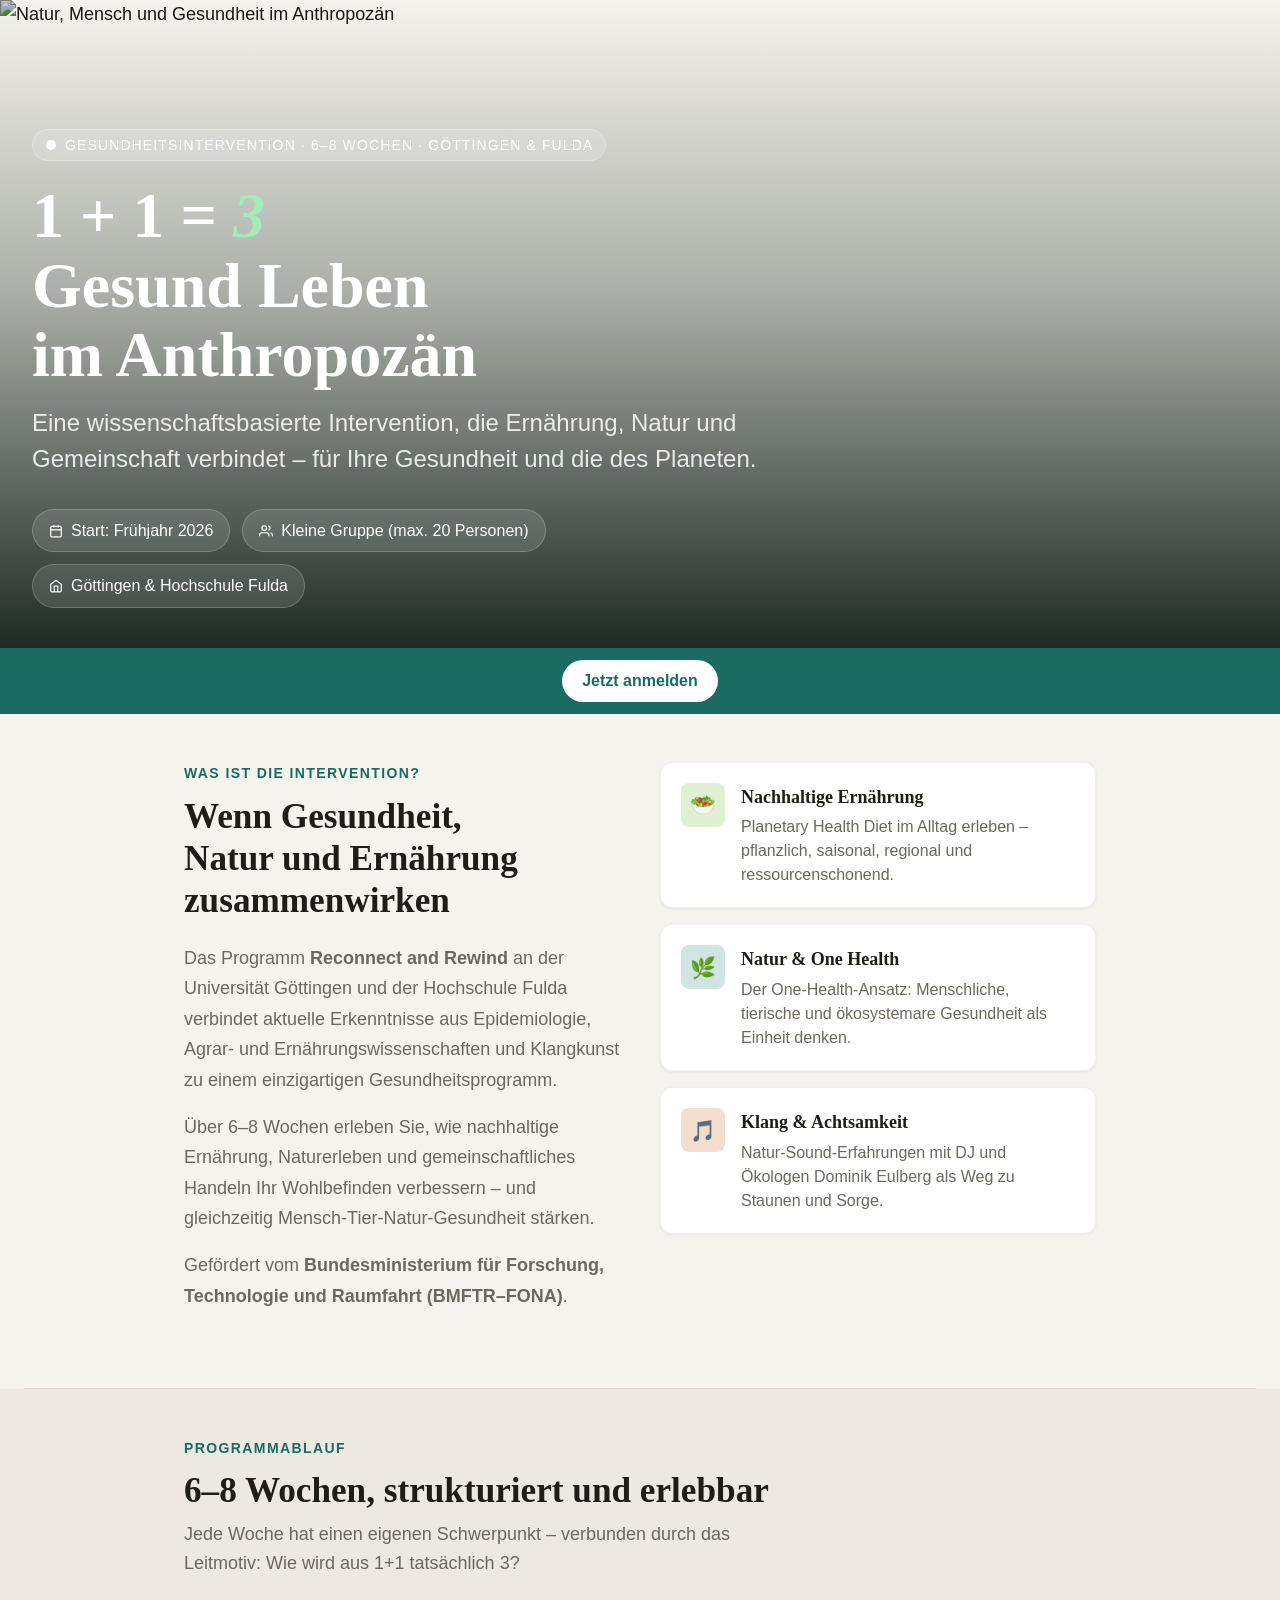
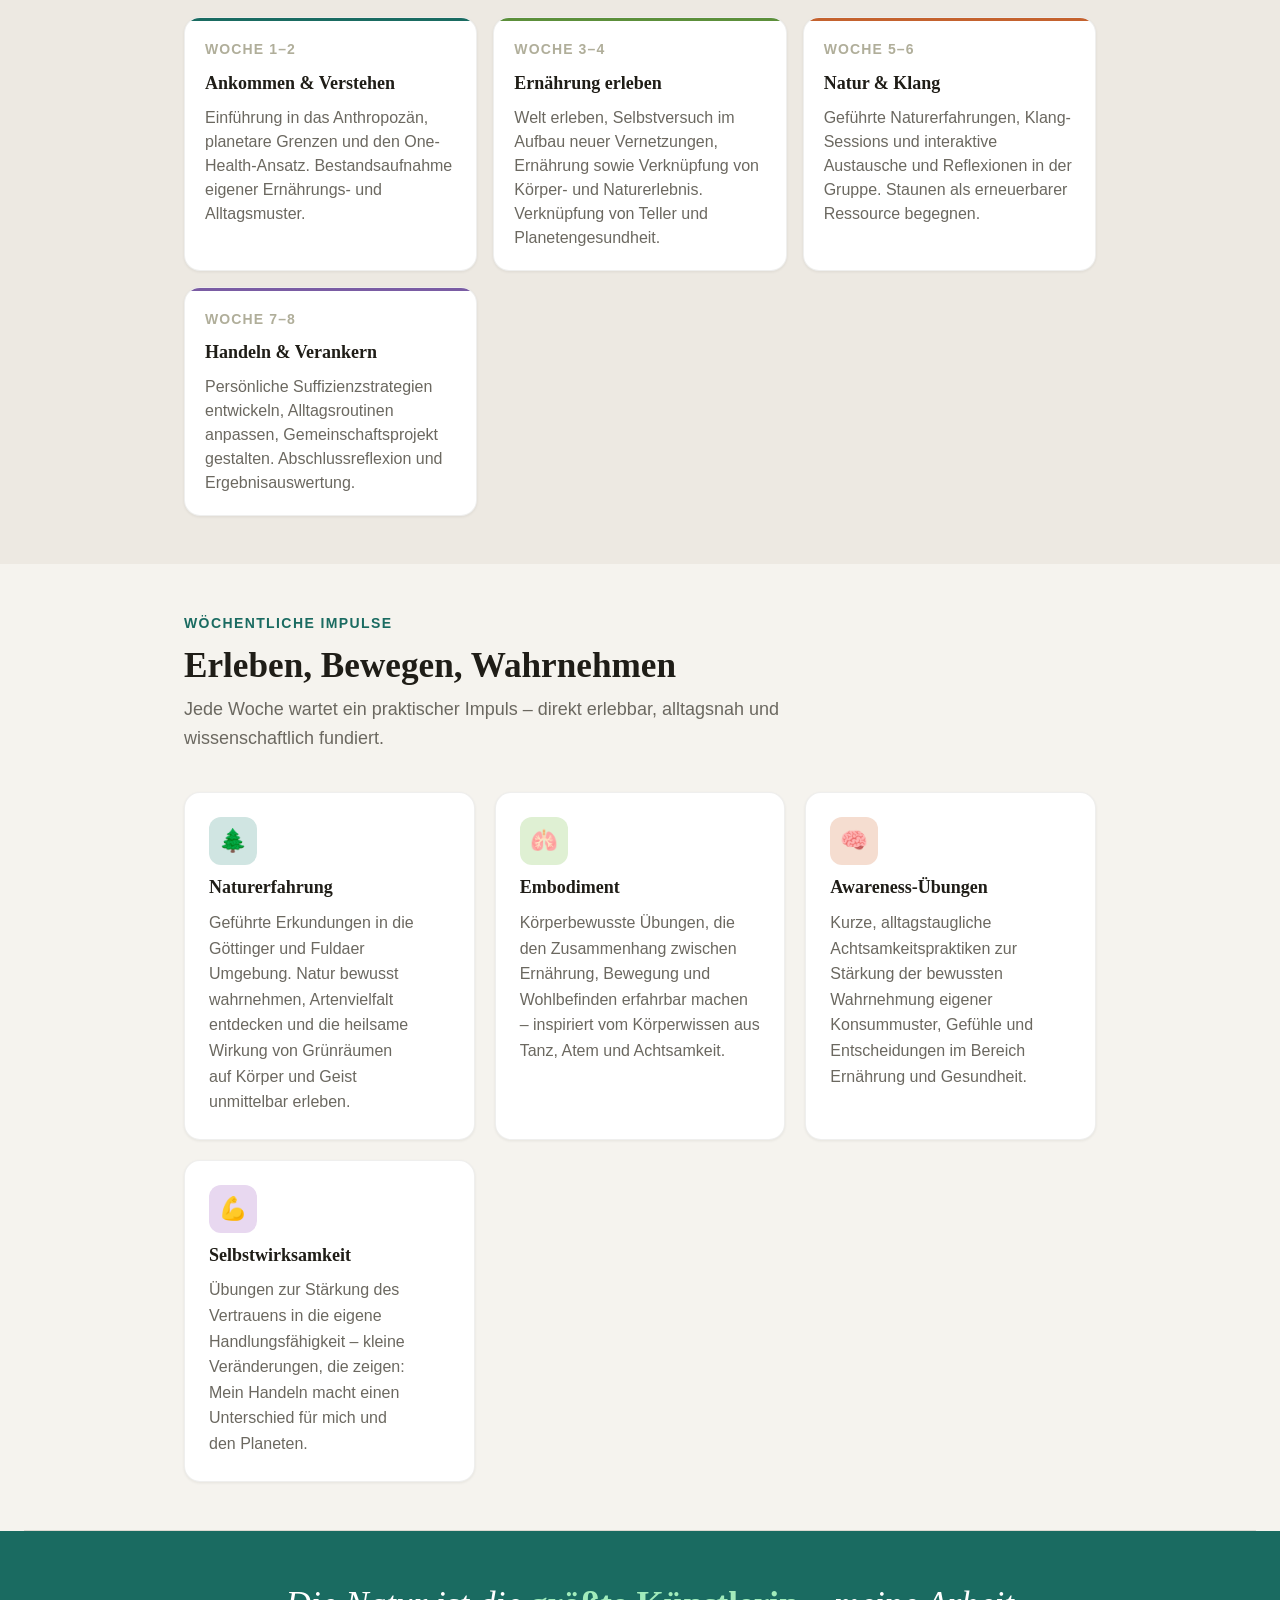
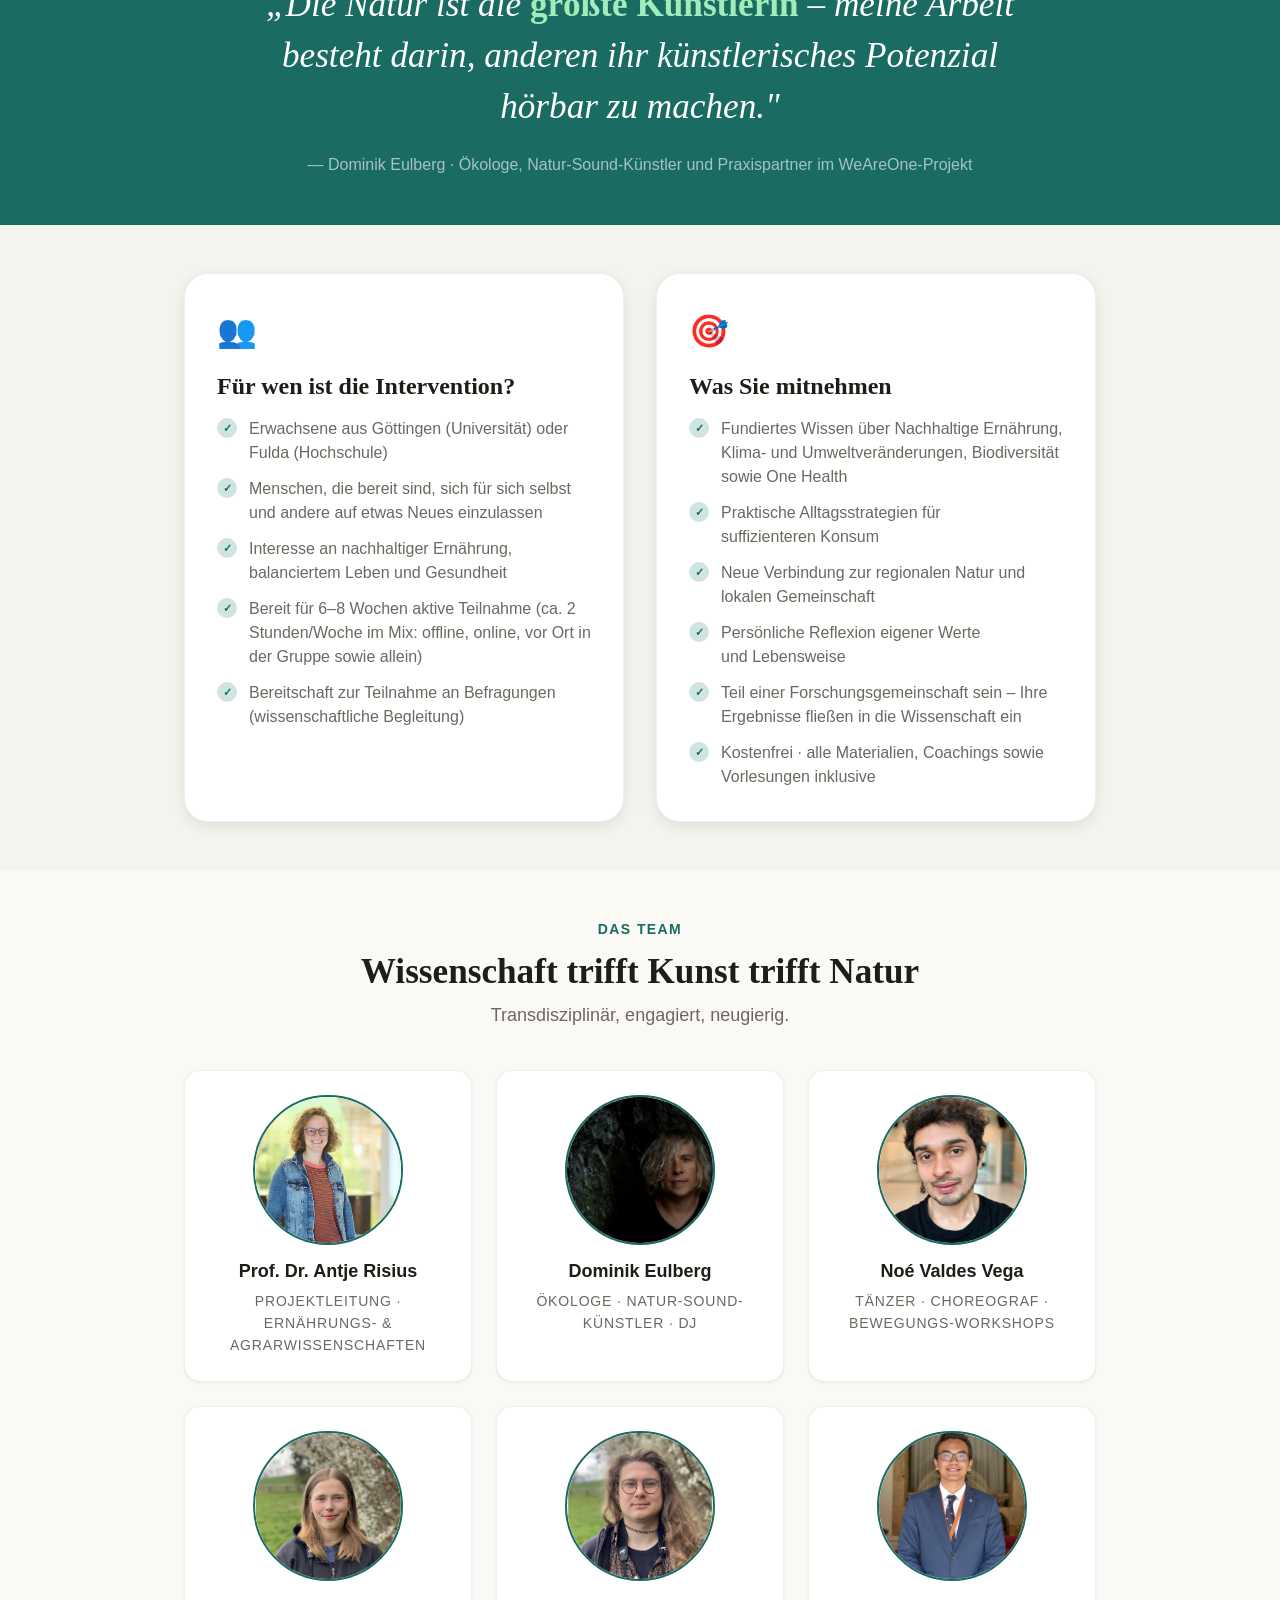
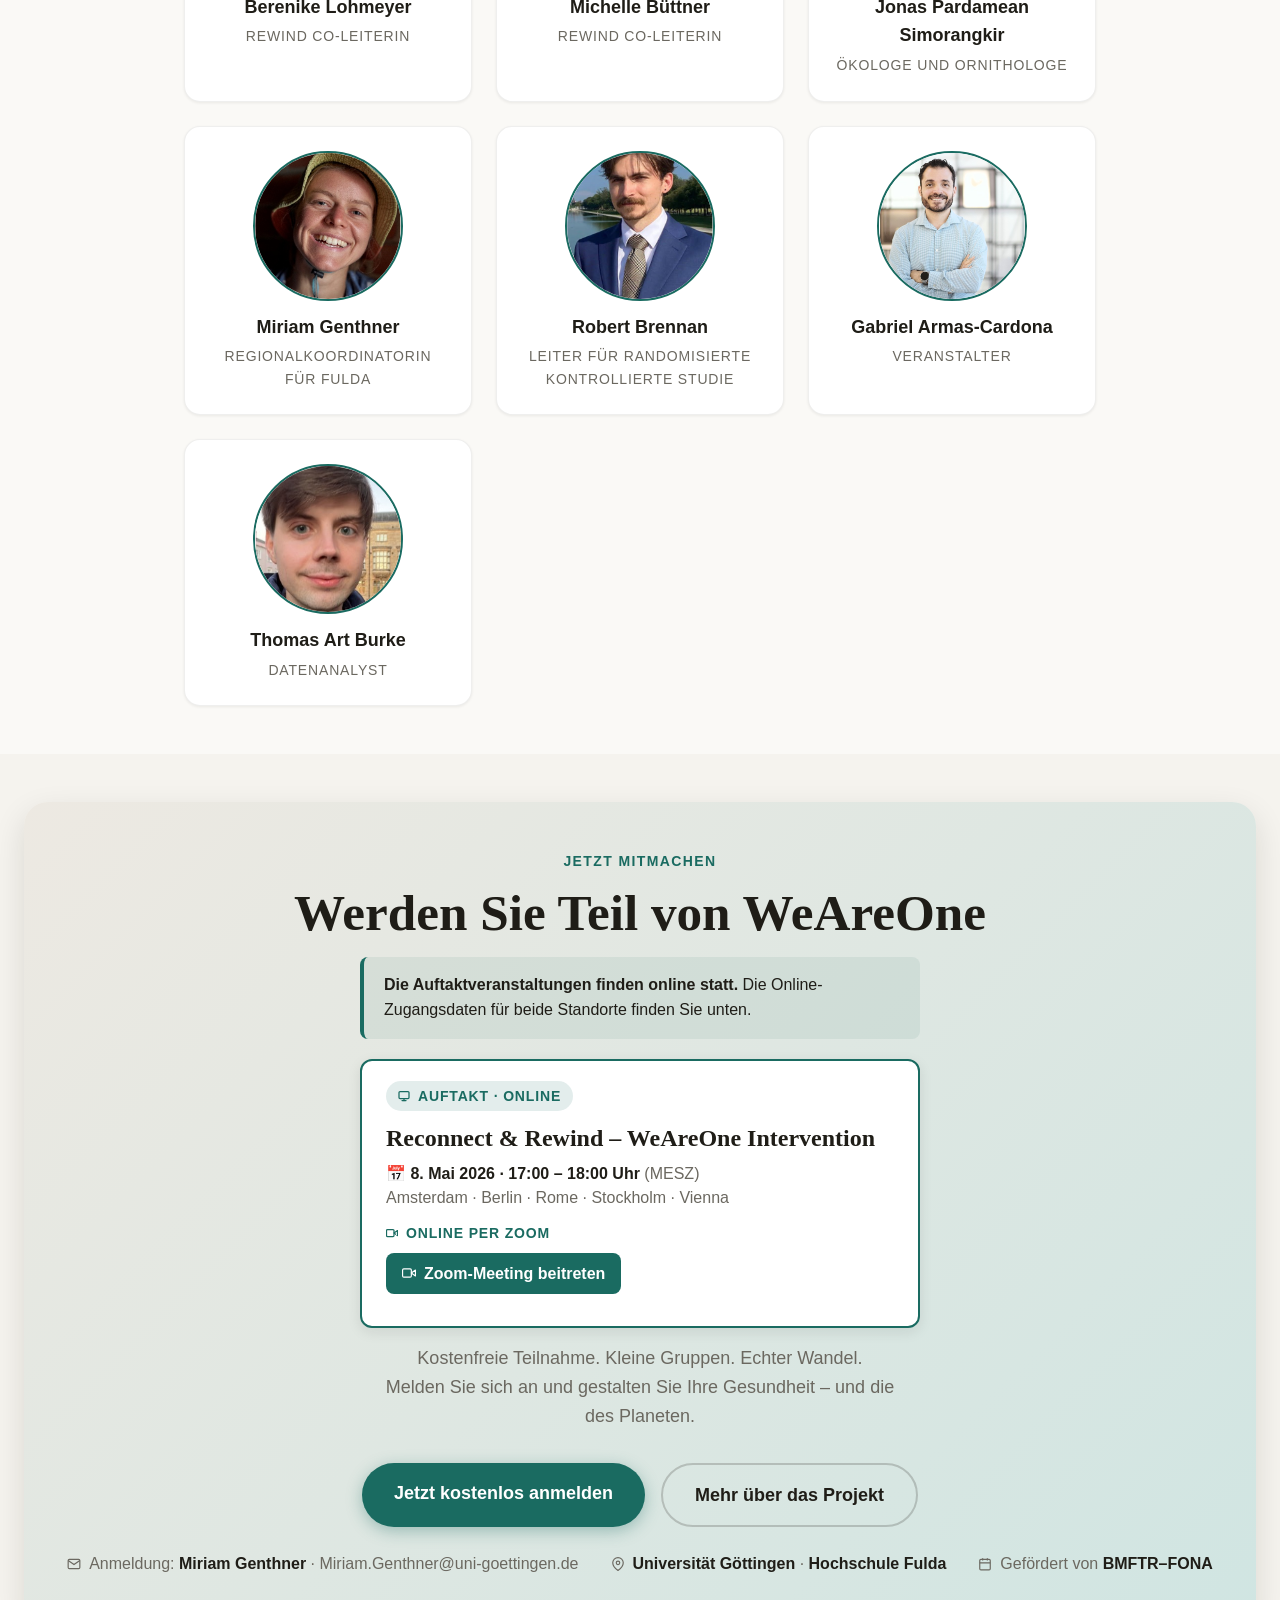
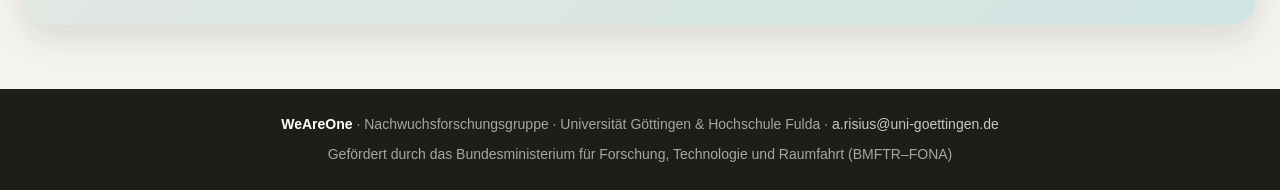
==== commit da8164fb: "add jonas picture" ====
--- a/index.html
+++ b/index.html
@@ -235,10 +235,7 @@
         <div class="team-name"><a href="https://noevaldesvega.com/" target="_blank" rel="noopener noreferrer" style="color: inherit; text-decoration: none;">Noé Valdes Vega</a></div>
         <div class="team-role">Tänzer · Choreograf · Bewegungs-Workshops</div>
       </div>
-      <div></div>
-    </div>
-    <div class="team-grid">
-      <div class="team-card">
+     <div class="team-card">
         <div class="team-avatar">
           <img src="files/berenike.png" alt="Berenike Lohmeyer" />
         </div>
@@ -254,14 +251,18 @@
       </div>
       <div class="team-card">
         <div class="team-avatar">
+          <img src="files/jonas.jpg" alt="Jonas Pardamean Simorangkir" />
+        </div>
+        <div class="team-name">Jonas Pardamean Simorangkir</div>
+        <div class="team-role">Ökologe und Ornithologe</div>
+      </div>
+      <div class="team-card">
+        <div class="team-avatar">
           <img src="files/Miriam.jpg" alt="Miriam Genthner" />
         </div>
         <div class="team-name">Miriam Genthner</div>
         <div class="team-role">Regionalkoordinatorin für Fulda</div>
       </div>
-      <div></div>
-  </div>
-      <div class="team-grid">
       <div class="team-card">
         <div class="team-avatar">
           <img src="files/Robert.png" alt="Robert Brennan" />
@@ -283,6 +284,7 @@
         <div class="team-name">Thomas Art Burke</div>
         <div class="team-role">Datenanalyst</div>
       </div>
+    </div>
 </section>
 
 <!-- CTA -->
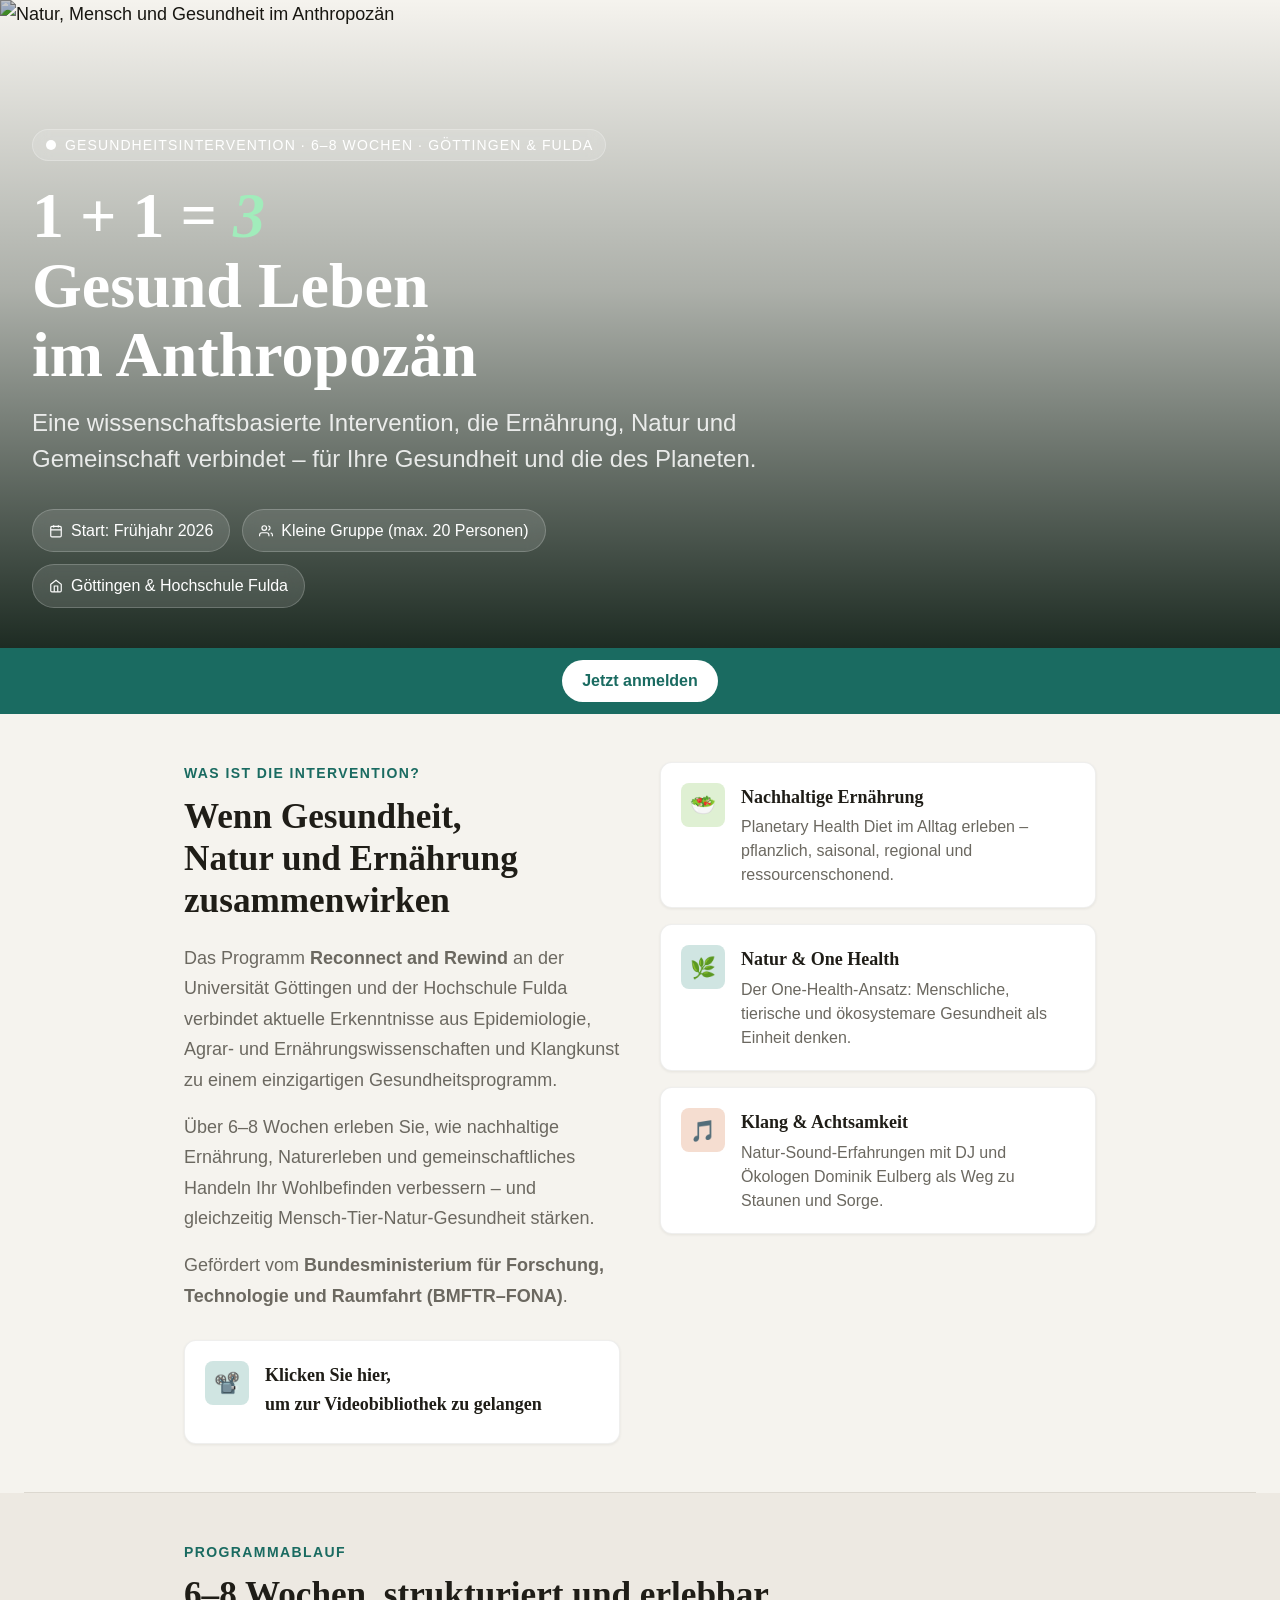
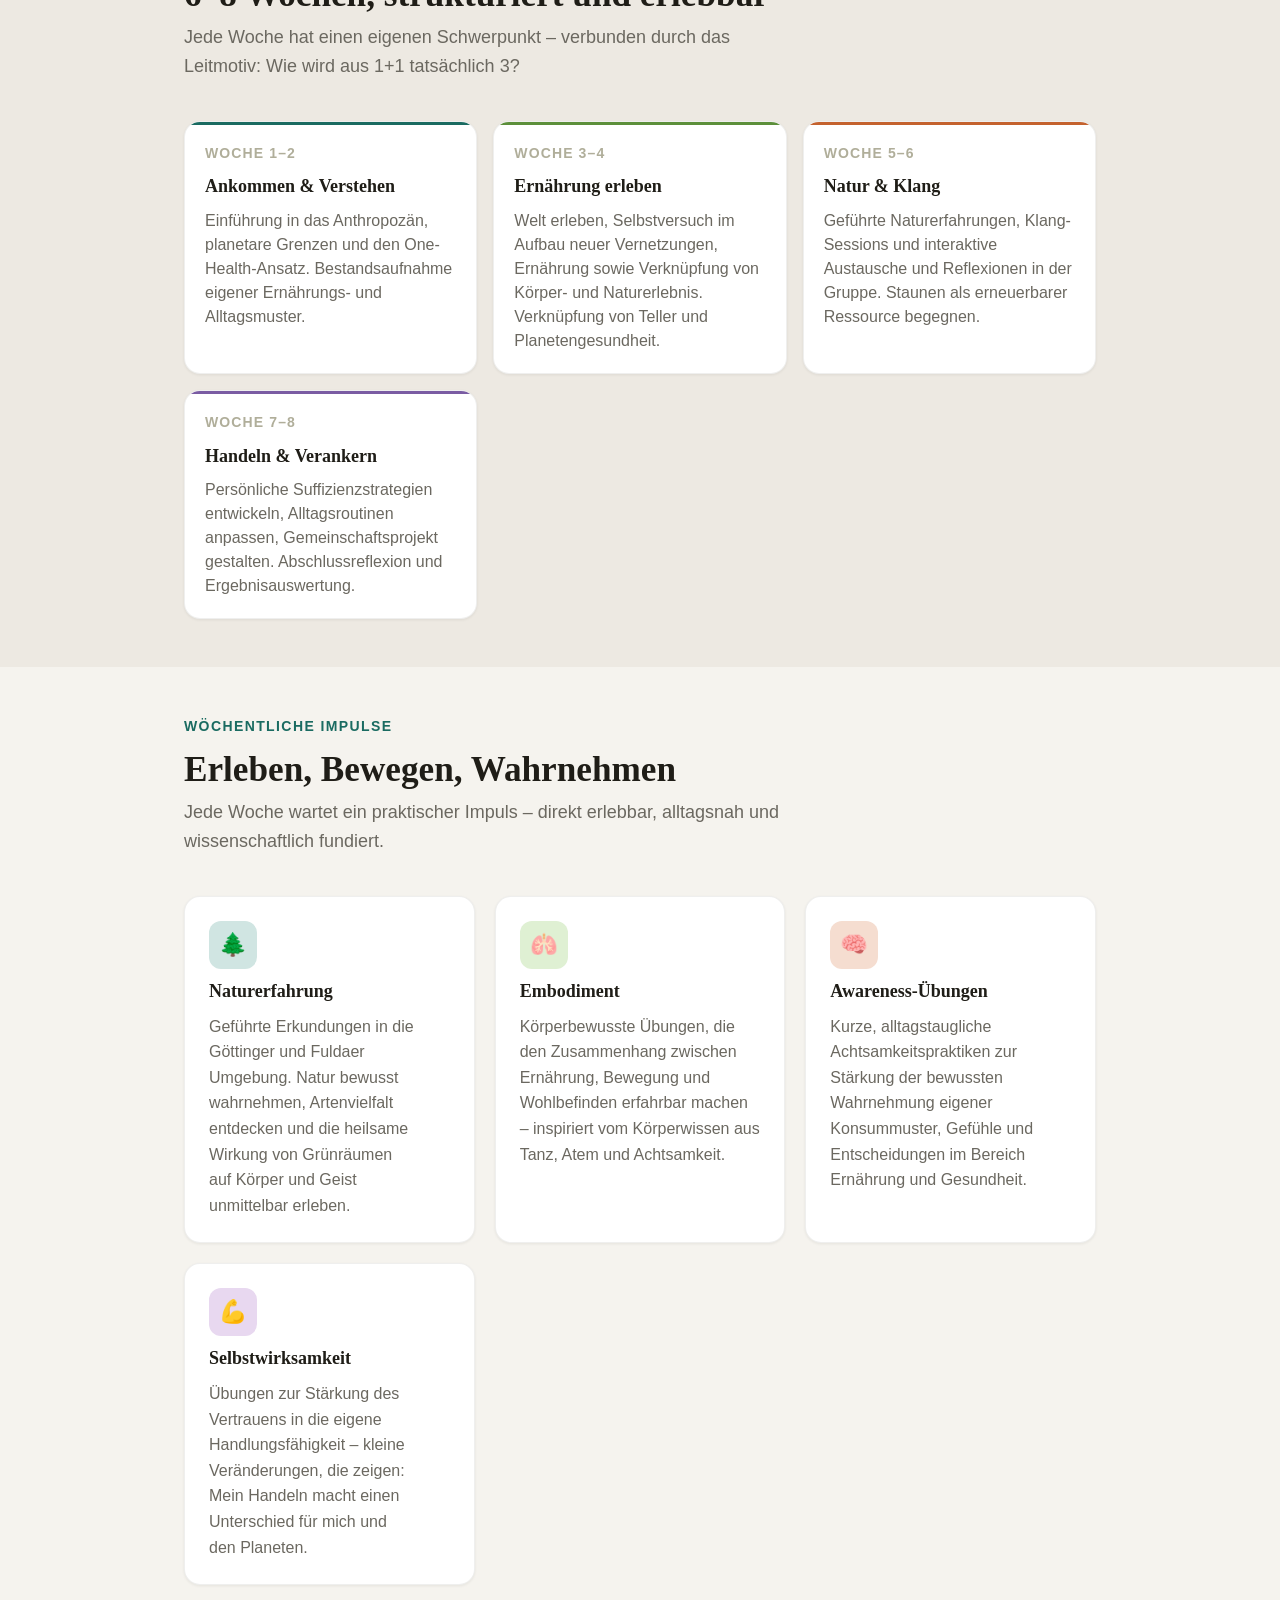
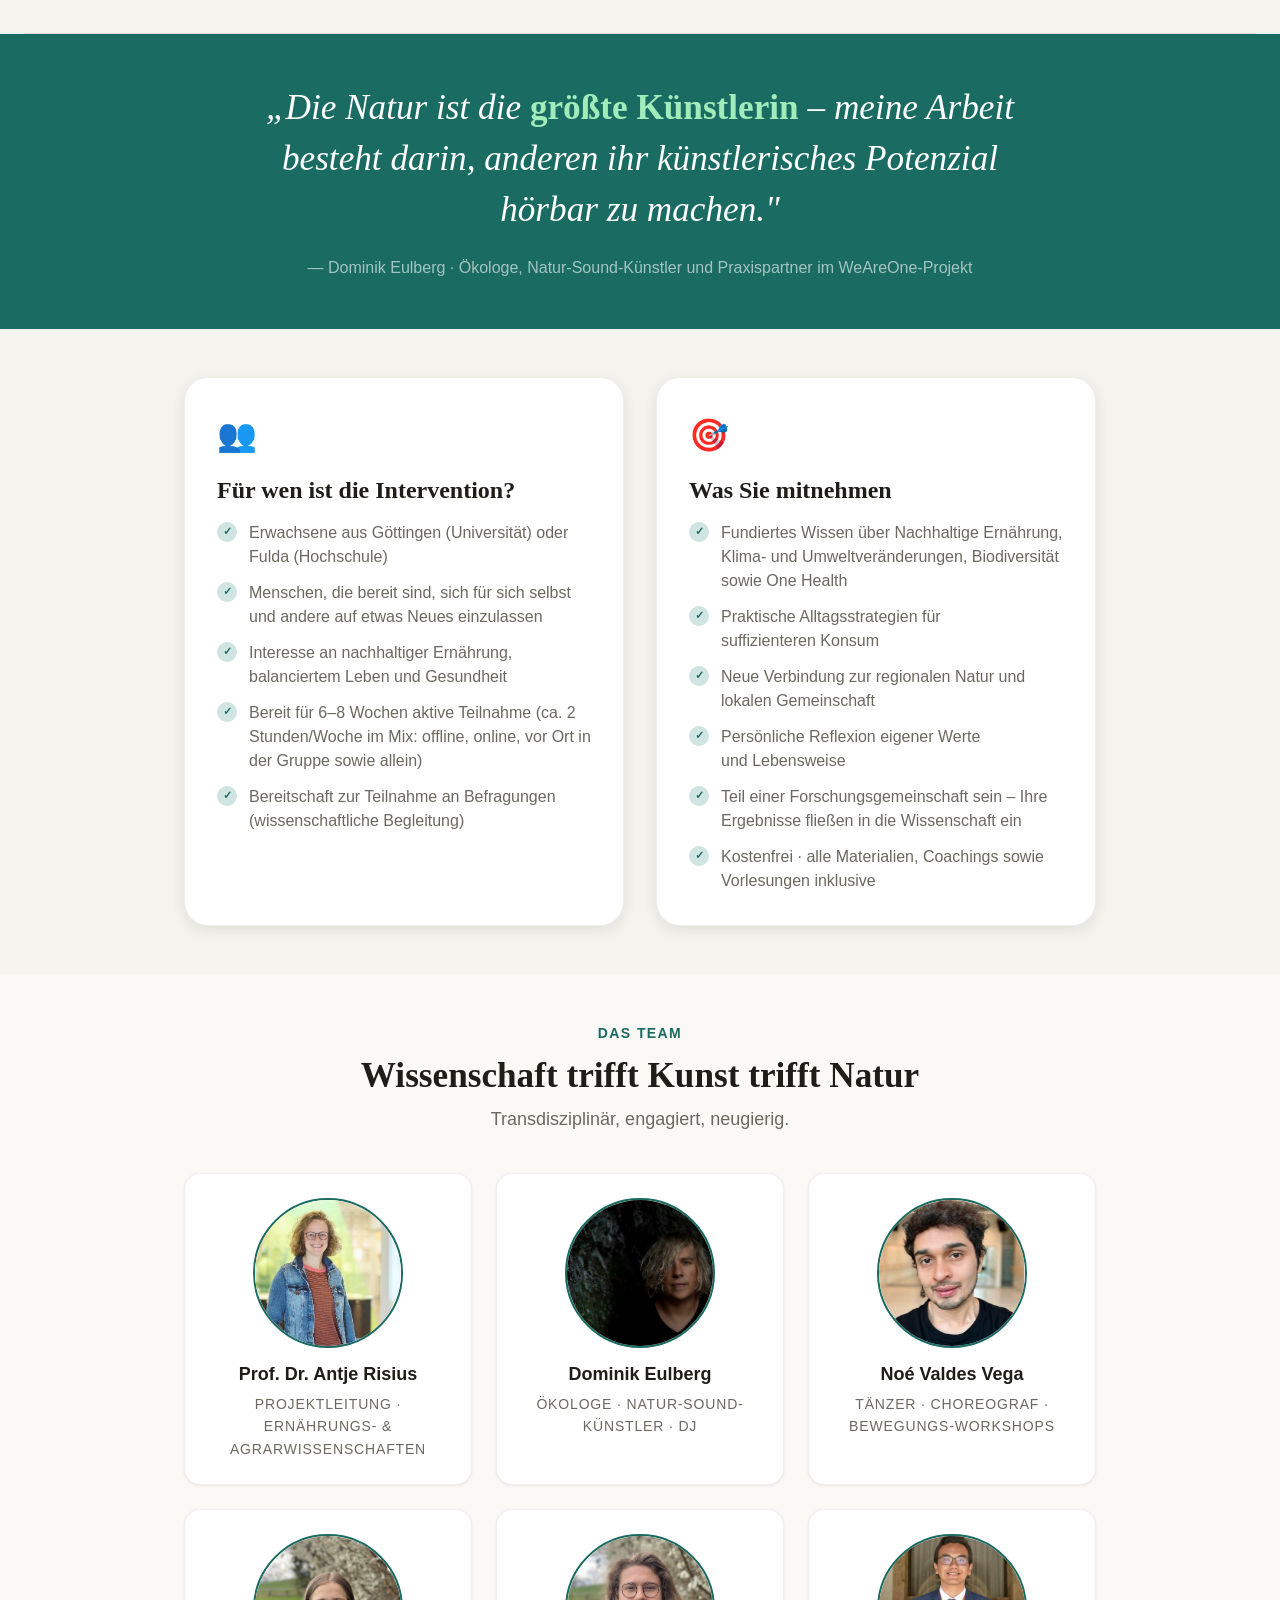
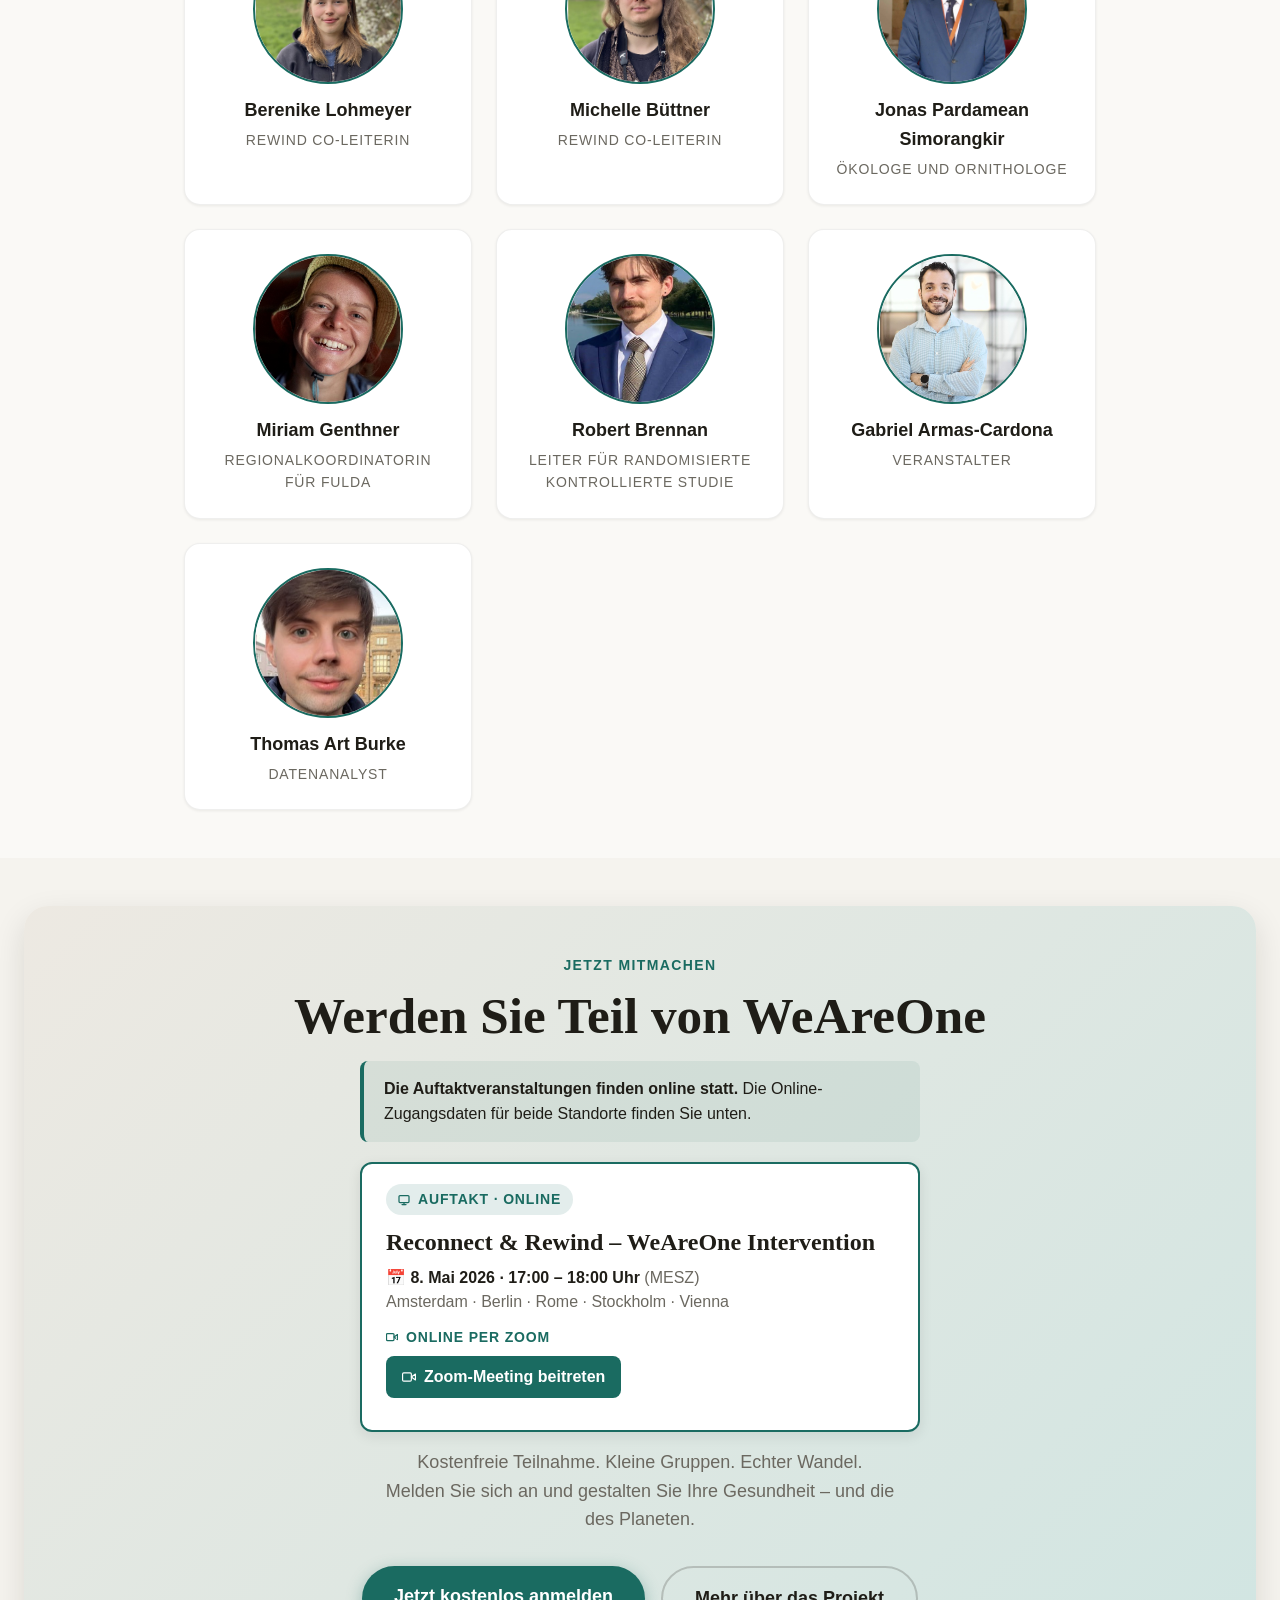
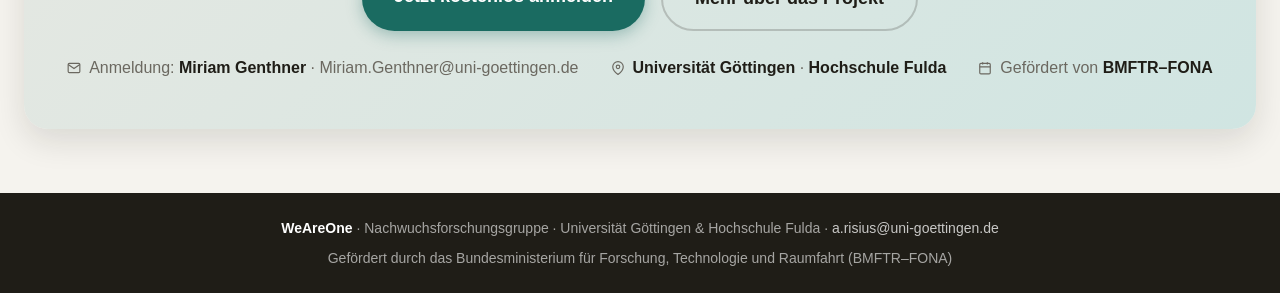
==== commit 25f564ba: "content page" ====
--- a/index.html
+++ b/index.html
@@ -68,8 +68,13 @@
         <p class="intro-body" style="margin-top: var(--space-4);">
           Gefördert vom <strong>Bundesministerium für Forschung, Technologie und Raumfahrt (BMFTR–FONA)</strong>.
         </p>
-        <br>
-        <!----<h2 class="intro-heading"><a href="content.html" target="_blank" rel="noopener noreferrer" style="color: inherit; text-decoration: none;">Clicken Sie hier für Videos!</a></h2>-->
+        <br>      
+        <div class="pillars">
+          <div class="pillar">
+            <div class="pillar-icon teal">📽️</div>
+            <div class="pillar-title"><a href="content.html" target="_blank" rel="noopener noreferrer" style="color: inherit; text-decoration: none;"><strong>Klicken Sie hier, <br>um zur Videobibliothek zu gelangen</strong></a></div>
+          </div>
+        </div>
       </div>
       <div class="pillars">
         <div class="pillar">
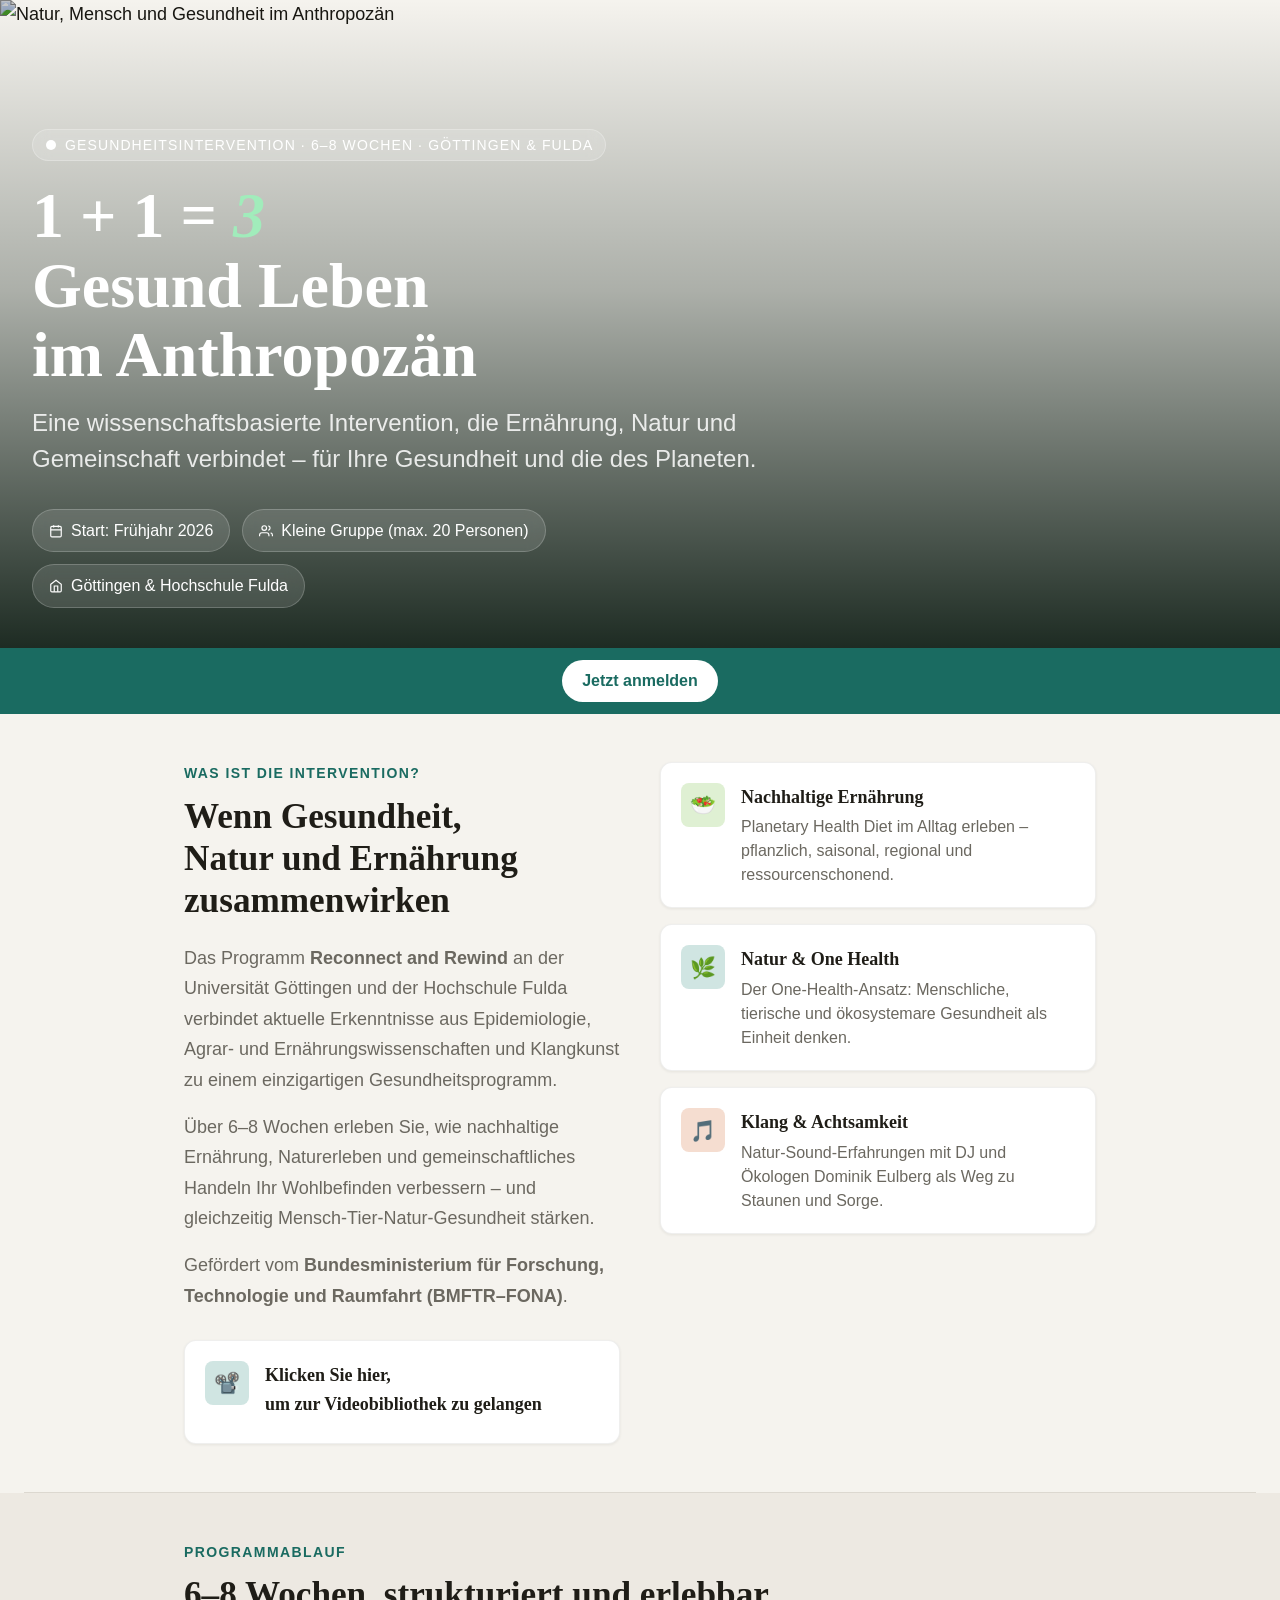
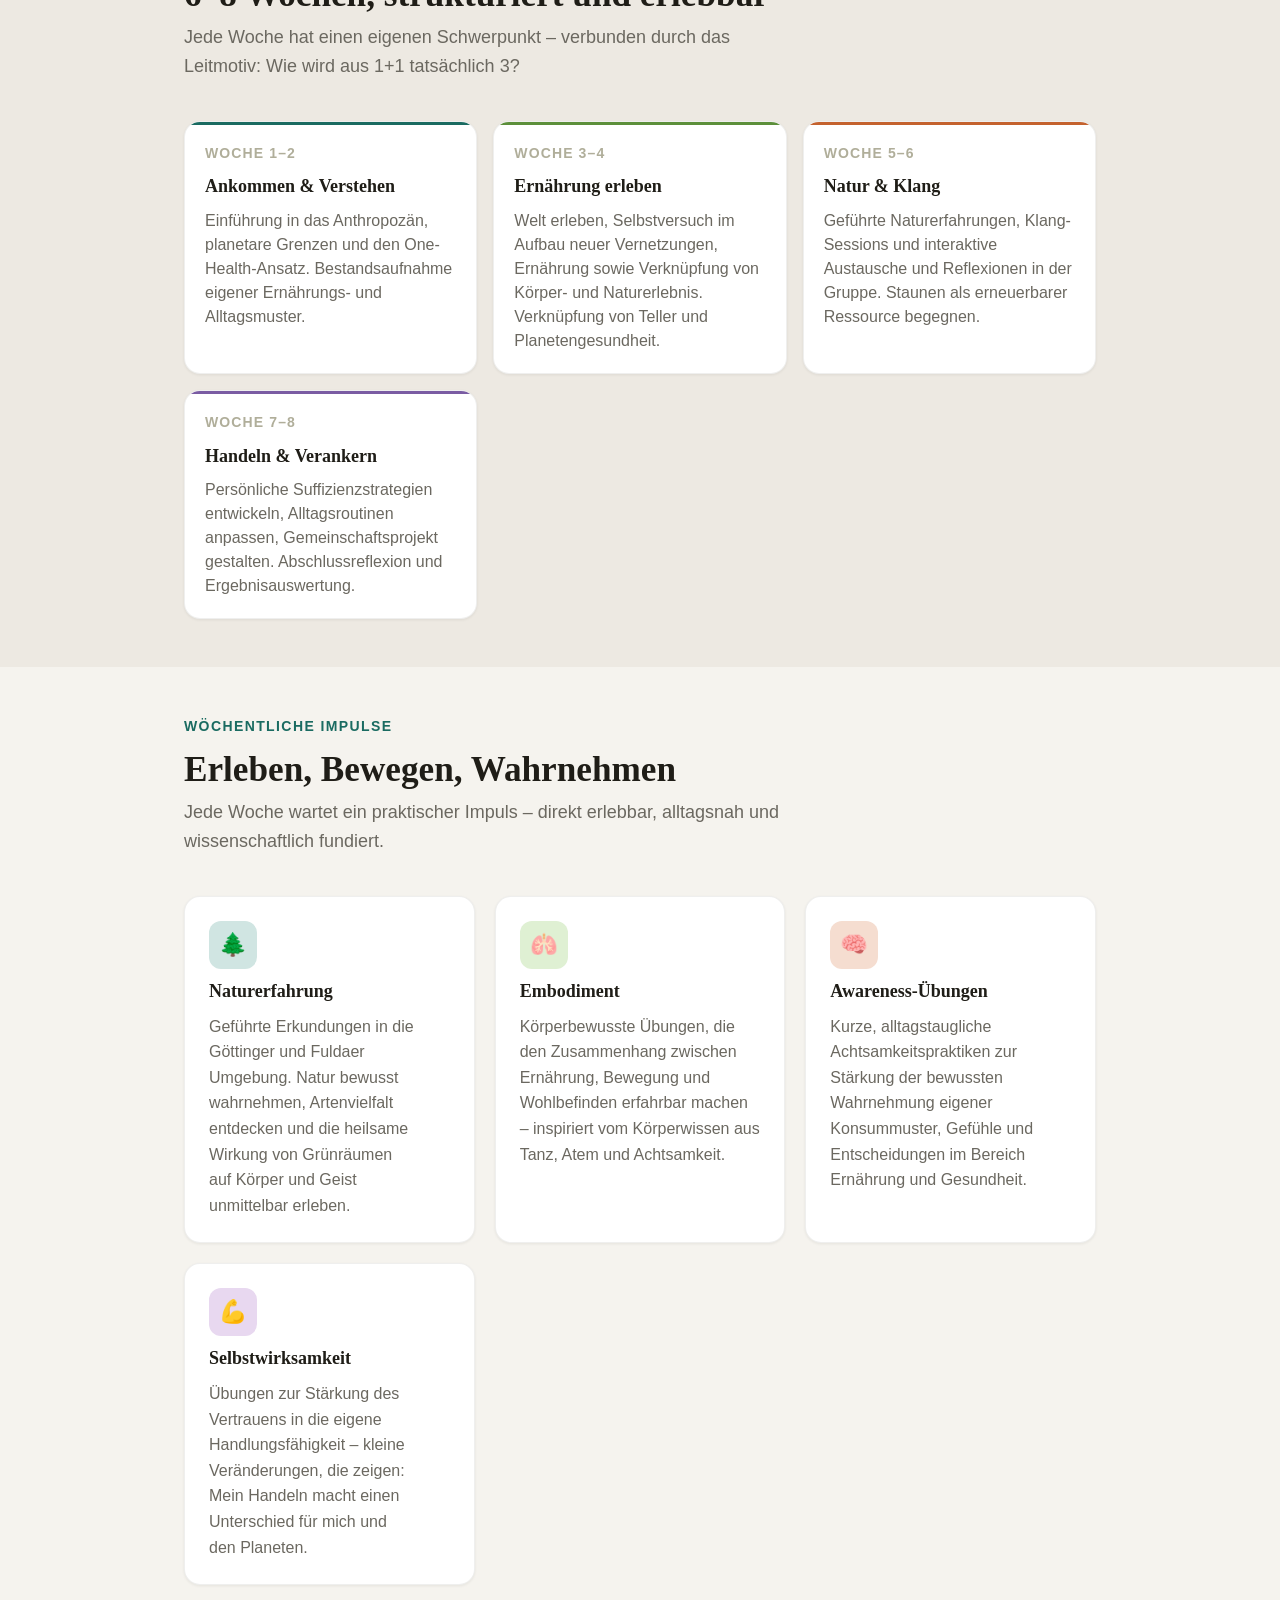
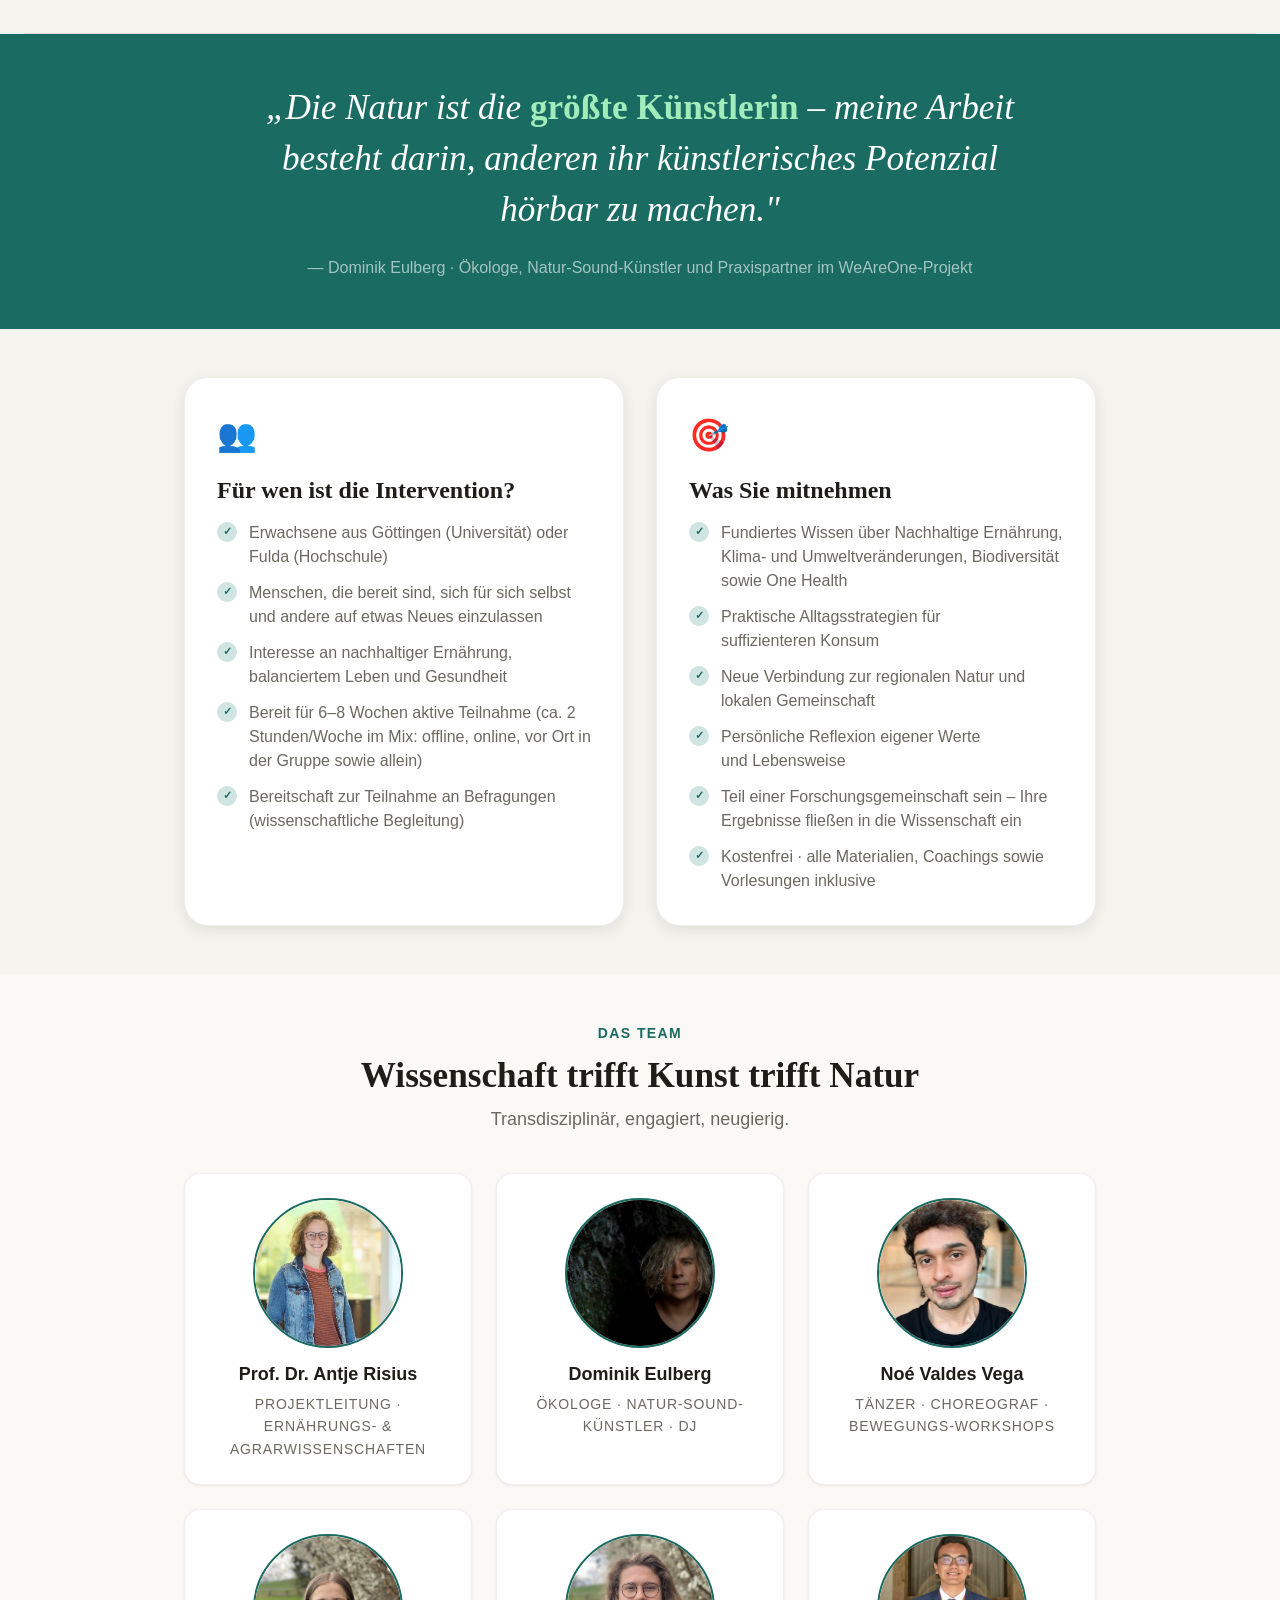
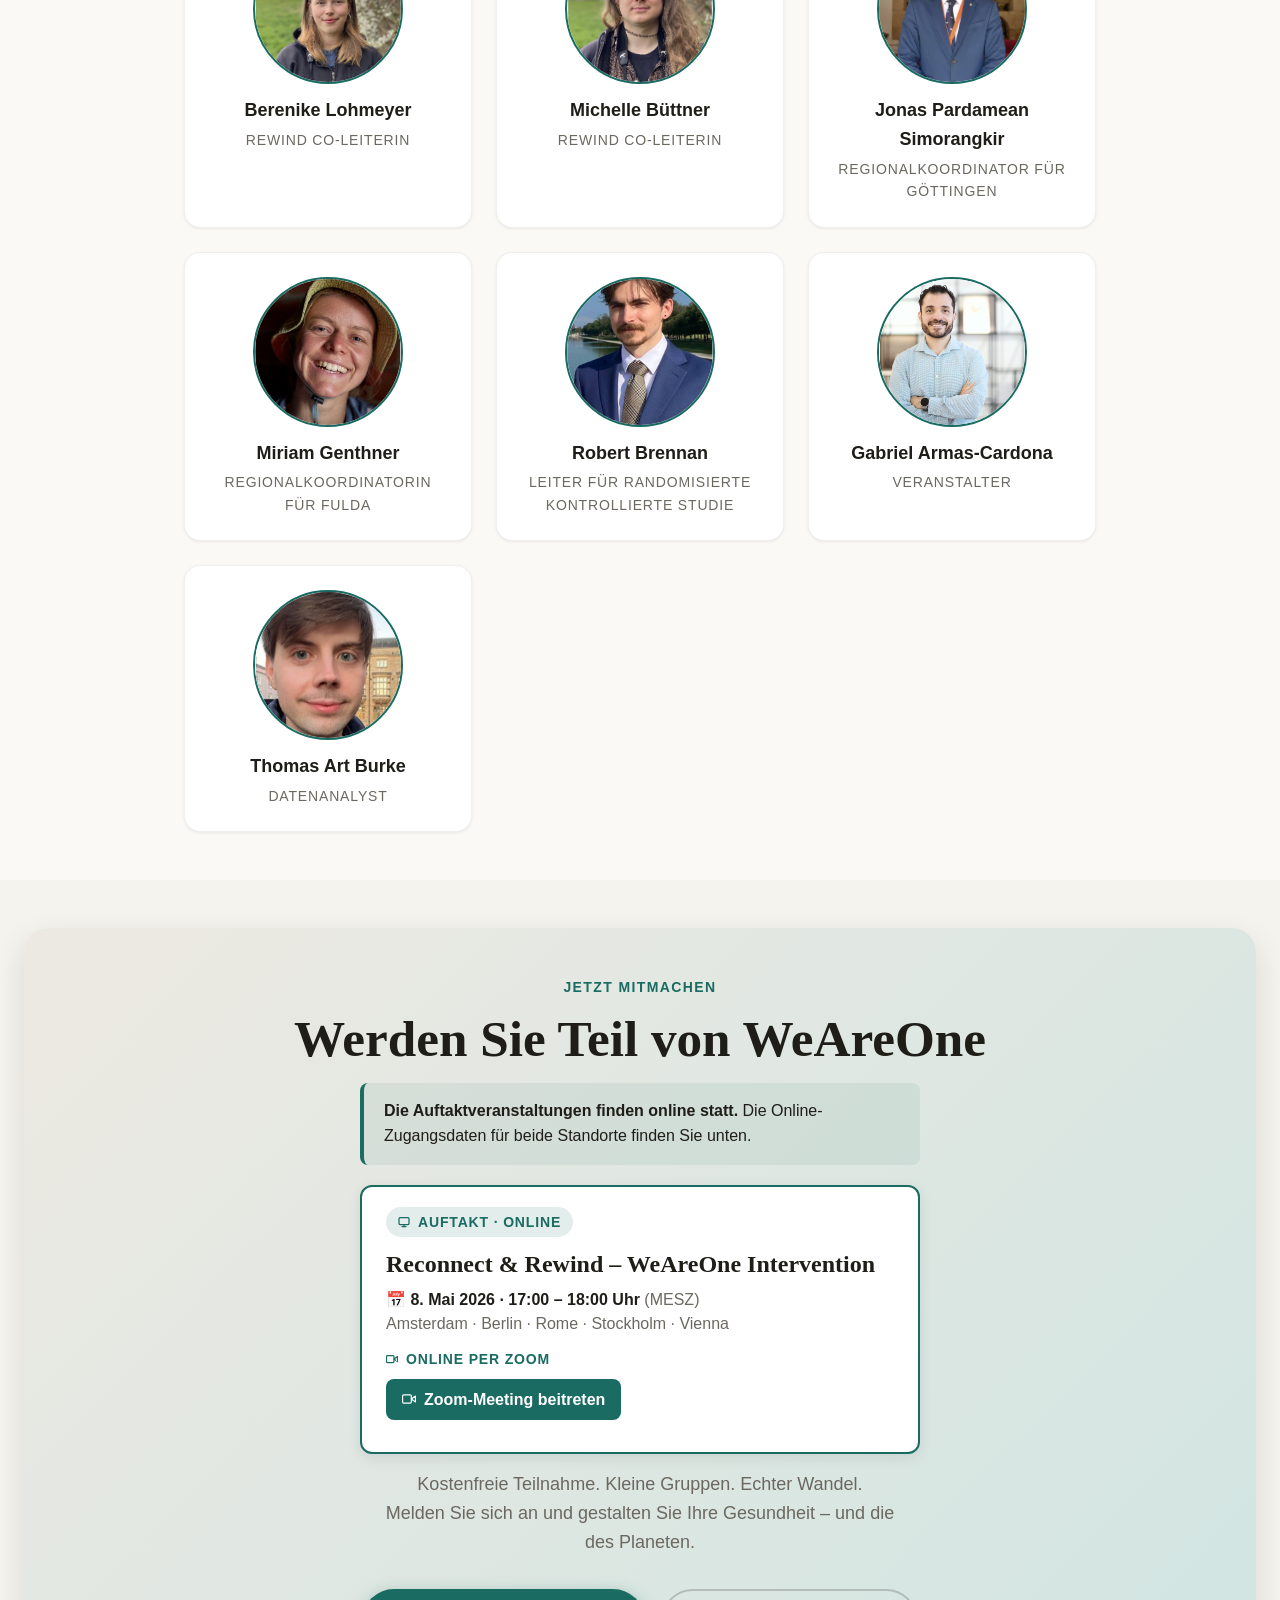
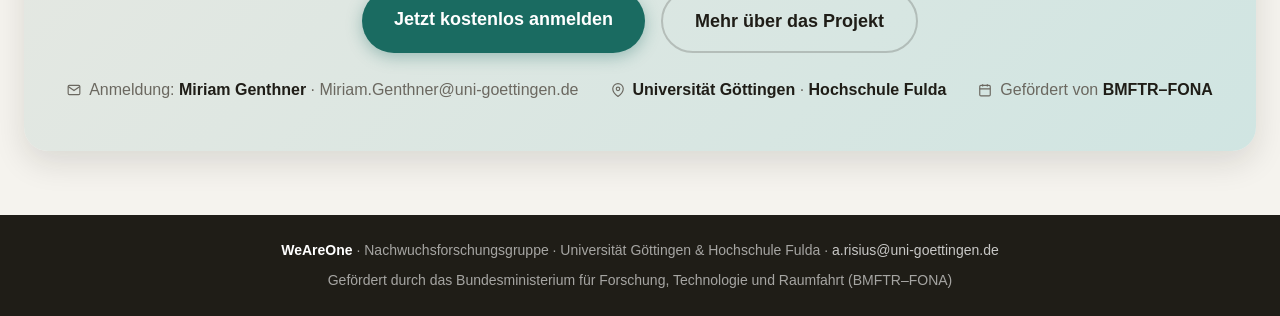
==== commit df7db17b: "jonas title change" ====
--- a/index.html
+++ b/index.html
@@ -259,7 +259,7 @@
           <img src="files/jonas.jpg" alt="Jonas Pardamean Simorangkir" />
         </div>
         <div class="team-name">Jonas Pardamean Simorangkir</div>
-        <div class="team-role">Ökologe und Ornithologe</div>
+        <div class="team-role">Regionalkoordinator für Göttingen</div>
       </div>
       <div class="team-card">
         <div class="team-avatar">
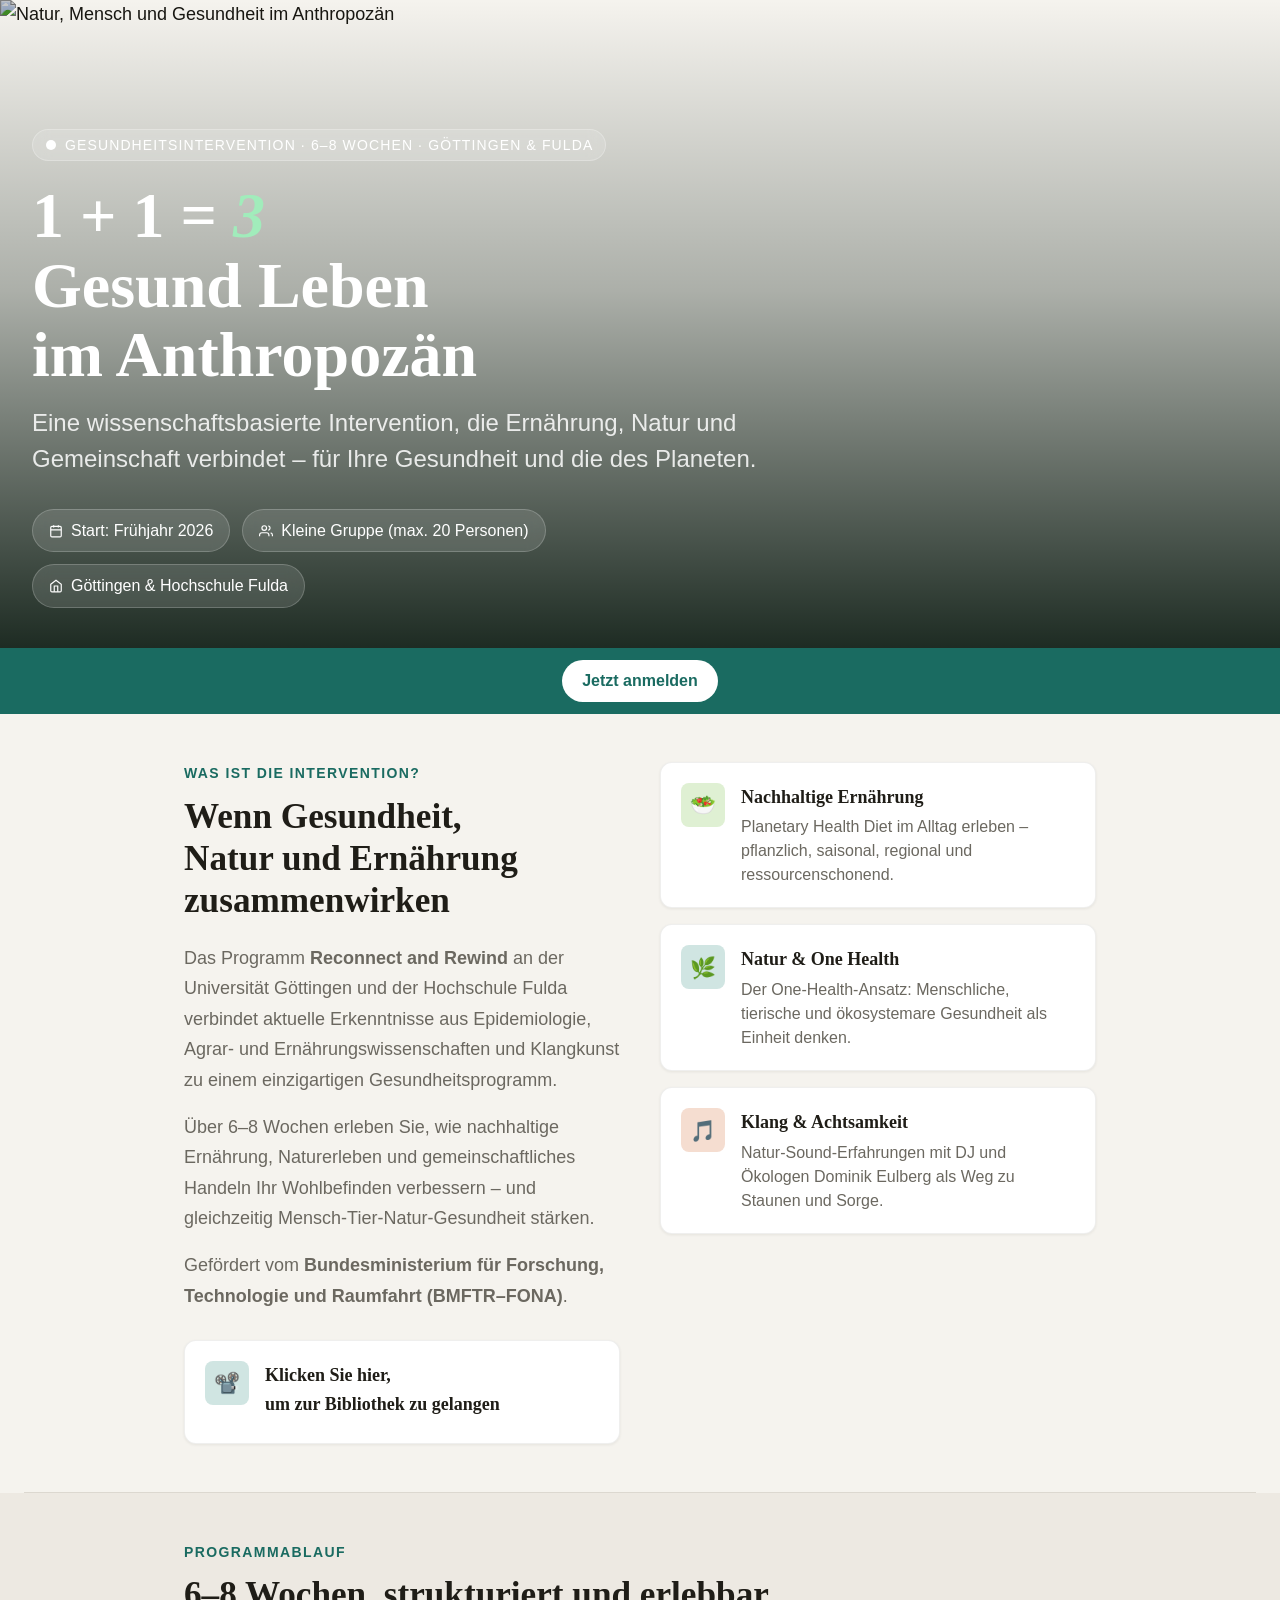
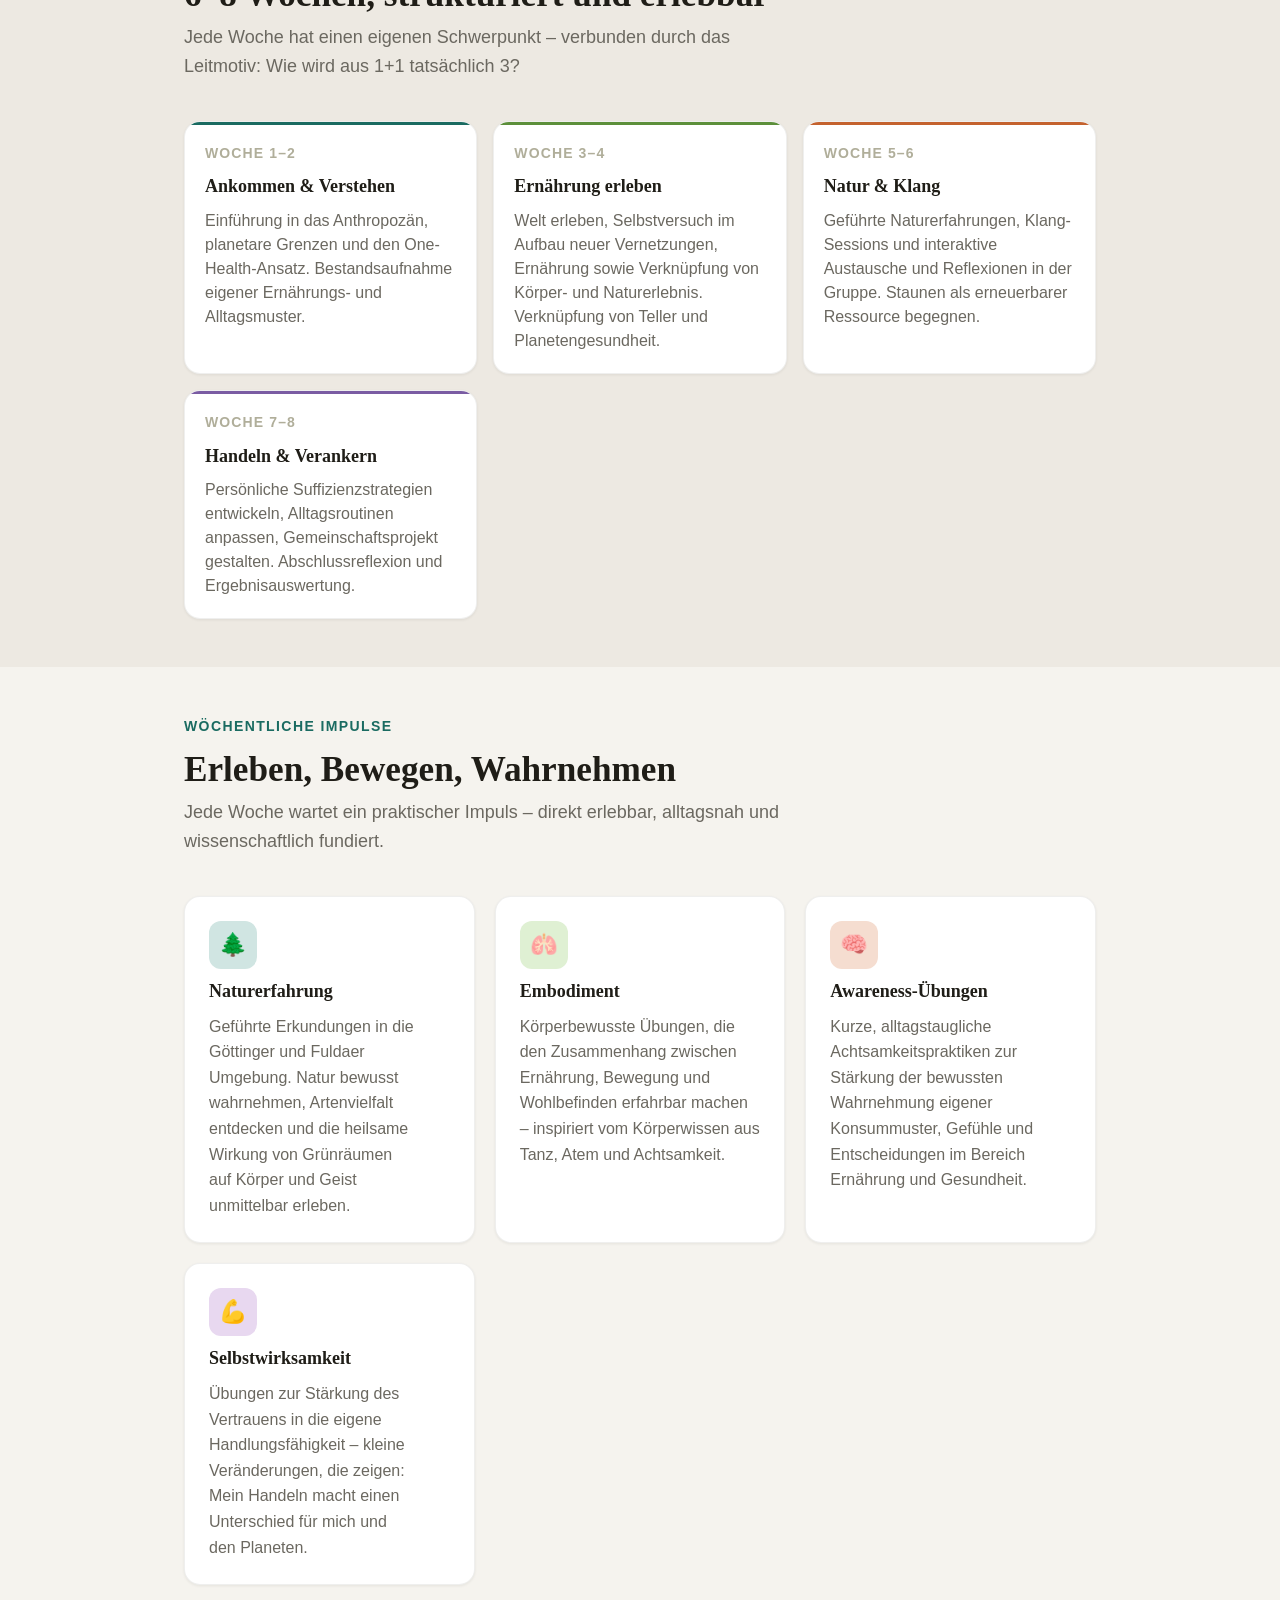
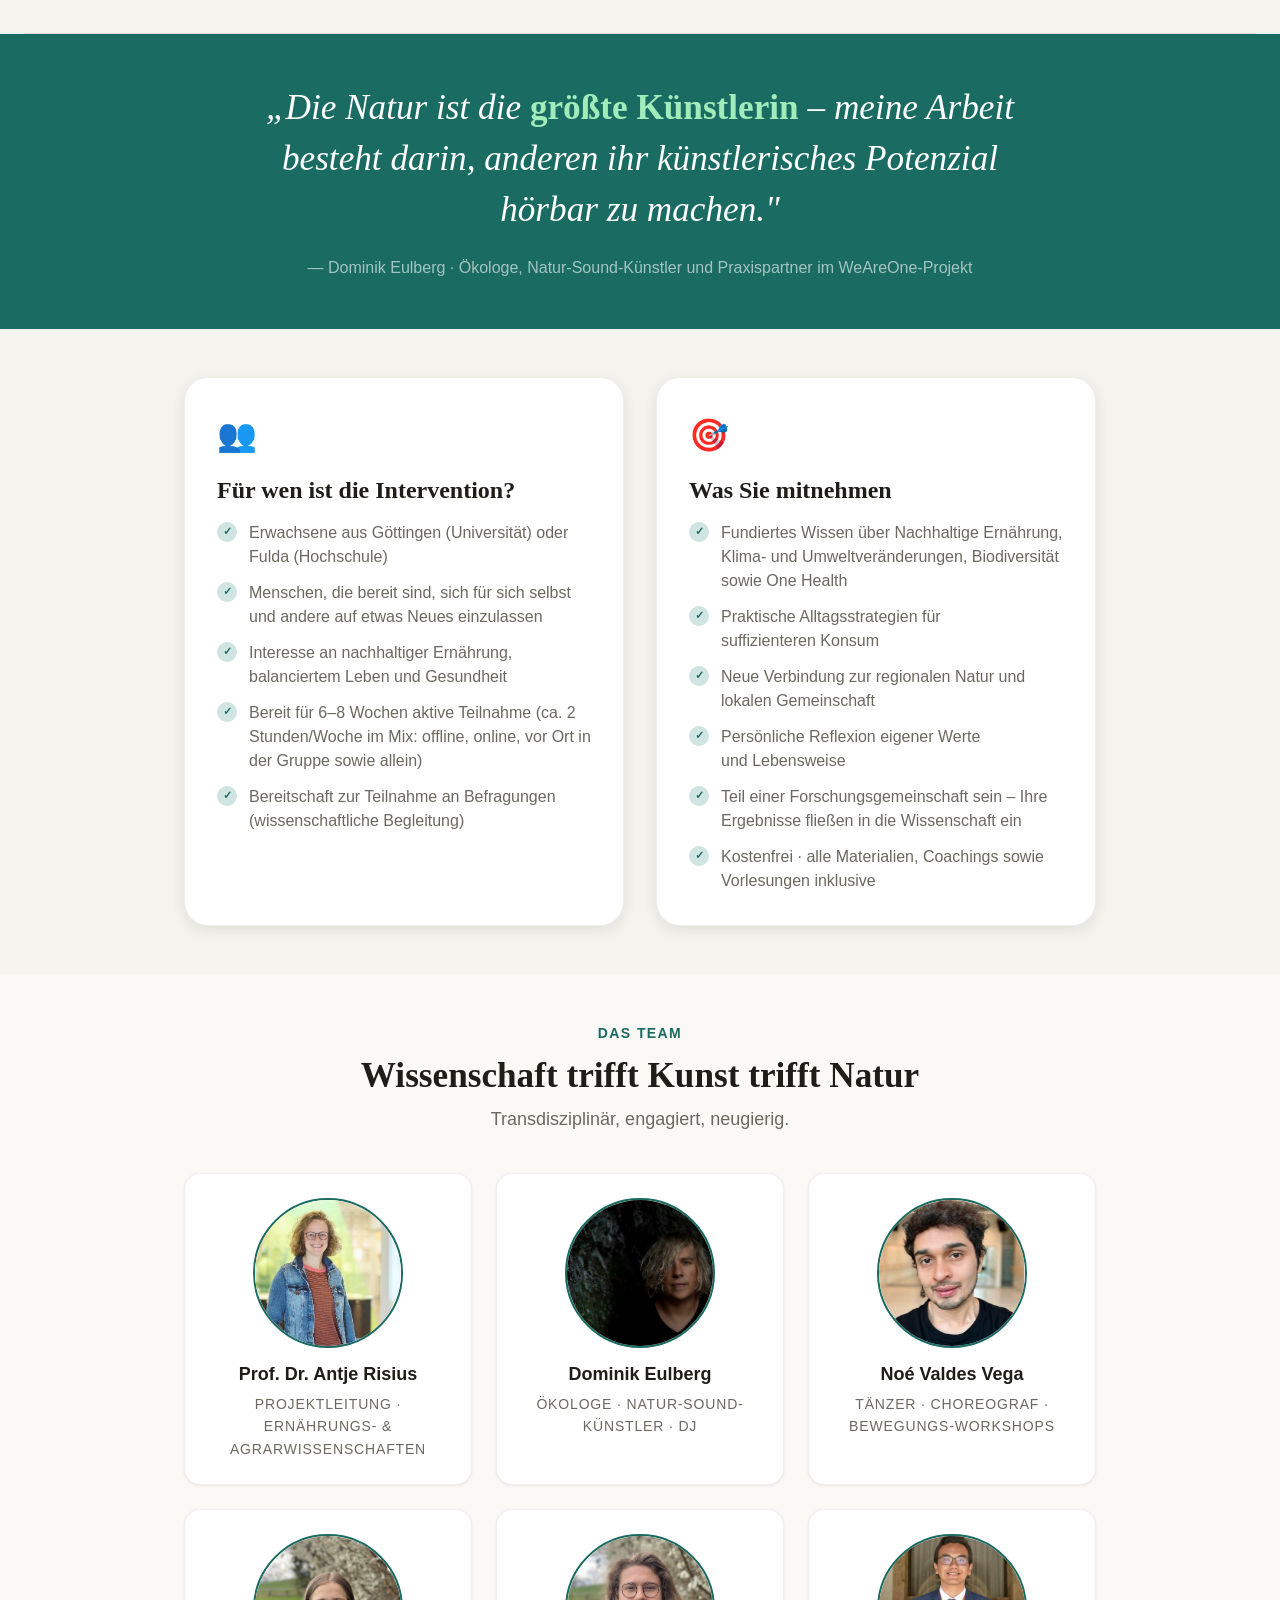
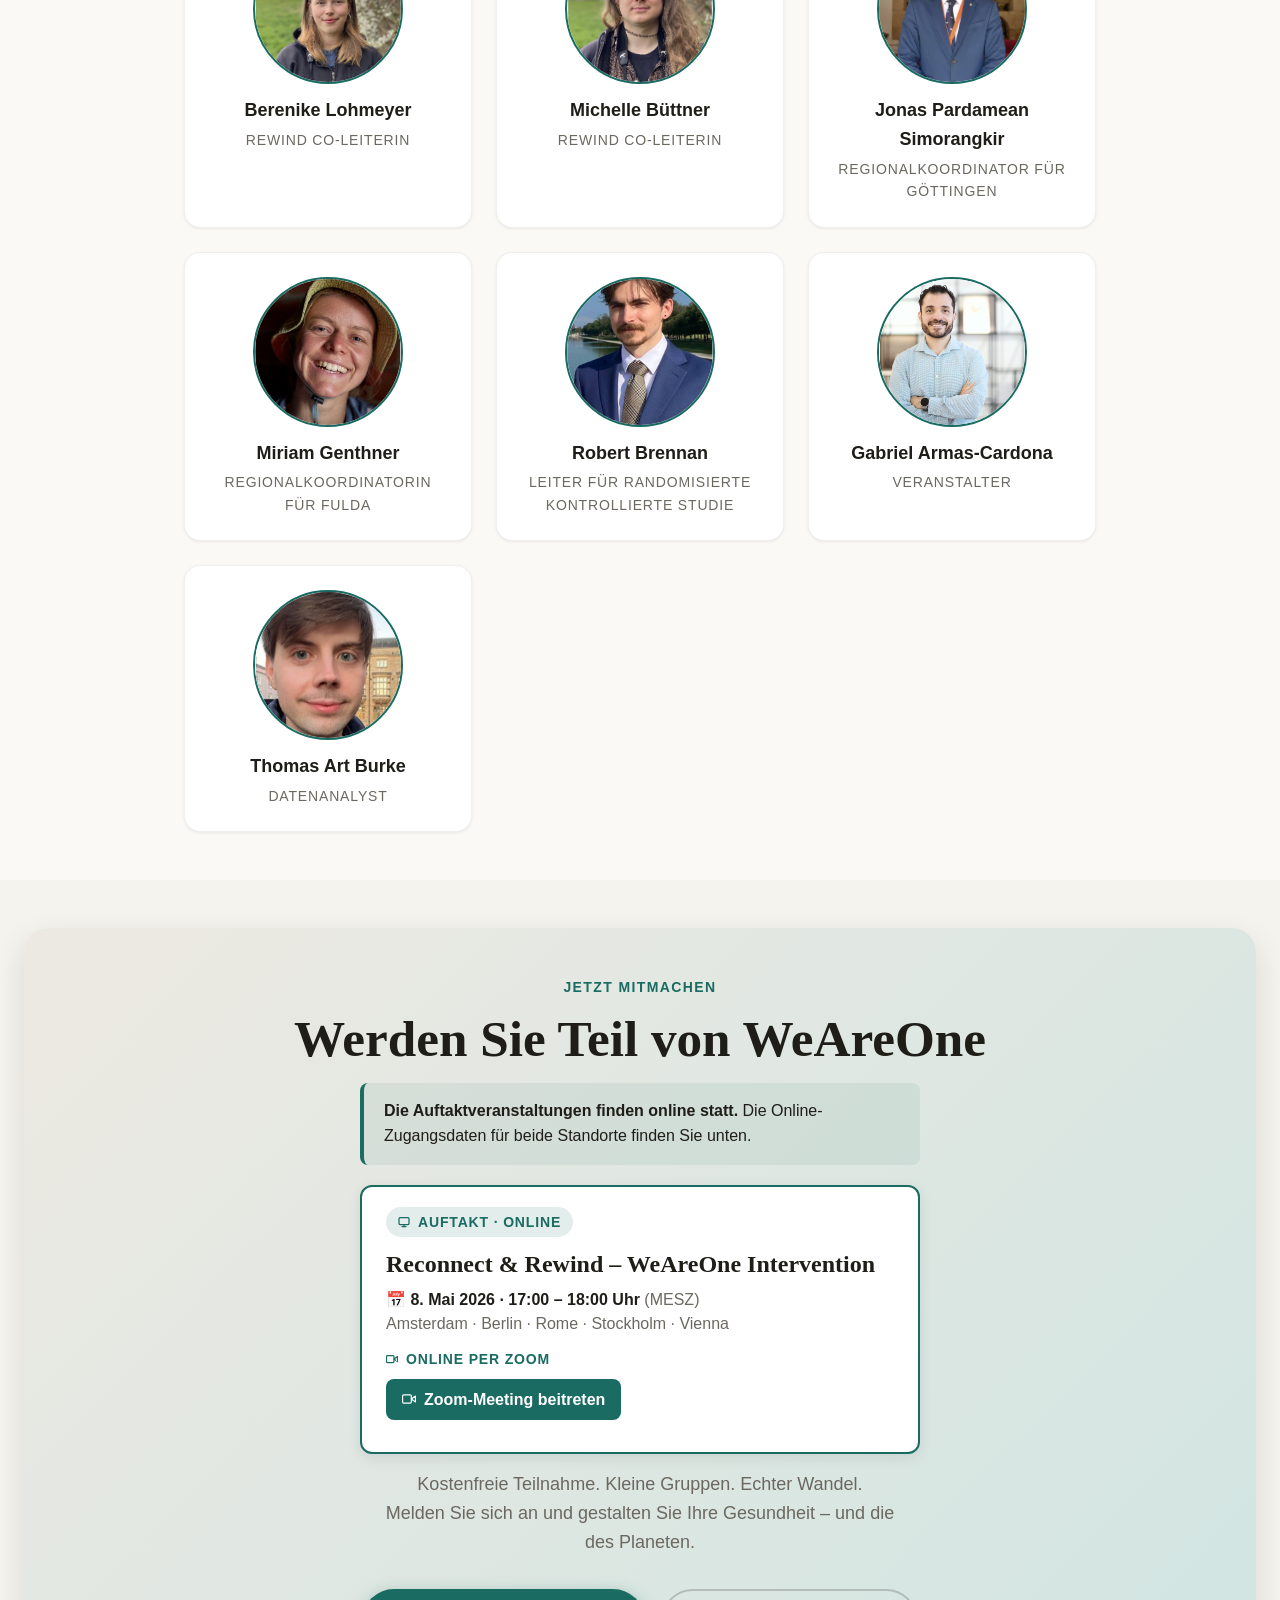
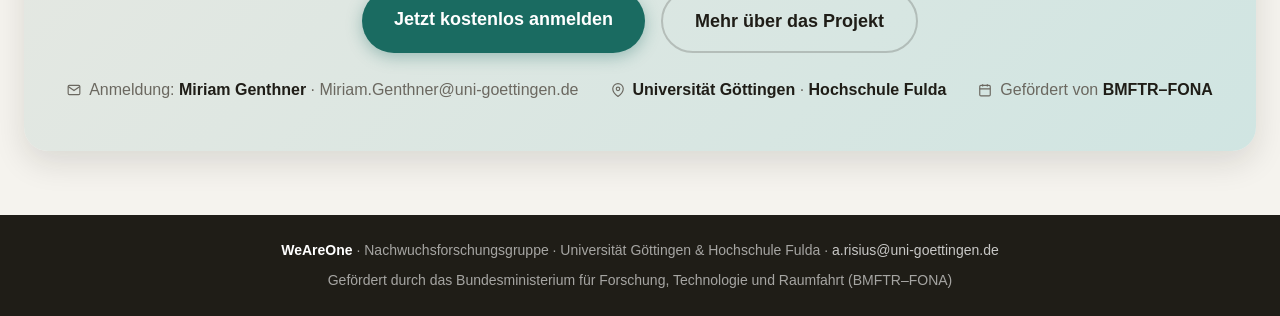
==== commit 3476a68d: "minor change to bibliothek" ====
--- a/index.html
+++ b/index.html
@@ -72,7 +72,7 @@
         <div class="pillars">
           <div class="pillar">
             <div class="pillar-icon teal">📽️</div>
-            <div class="pillar-title"><a href="content.html" target="_blank" rel="noopener noreferrer" style="color: inherit; text-decoration: none;"><strong>Klicken Sie hier, <br>um zur Videobibliothek zu gelangen</strong></a></div>
+            <div class="pillar-title"><a href="content.html" target="_blank" rel="noopener noreferrer" style="color: inherit; text-decoration: none;"><strong>Klicken Sie hier, <br>um zur Bibliothek zu gelangen</strong></a></div>
           </div>
         </div>
       </div>
